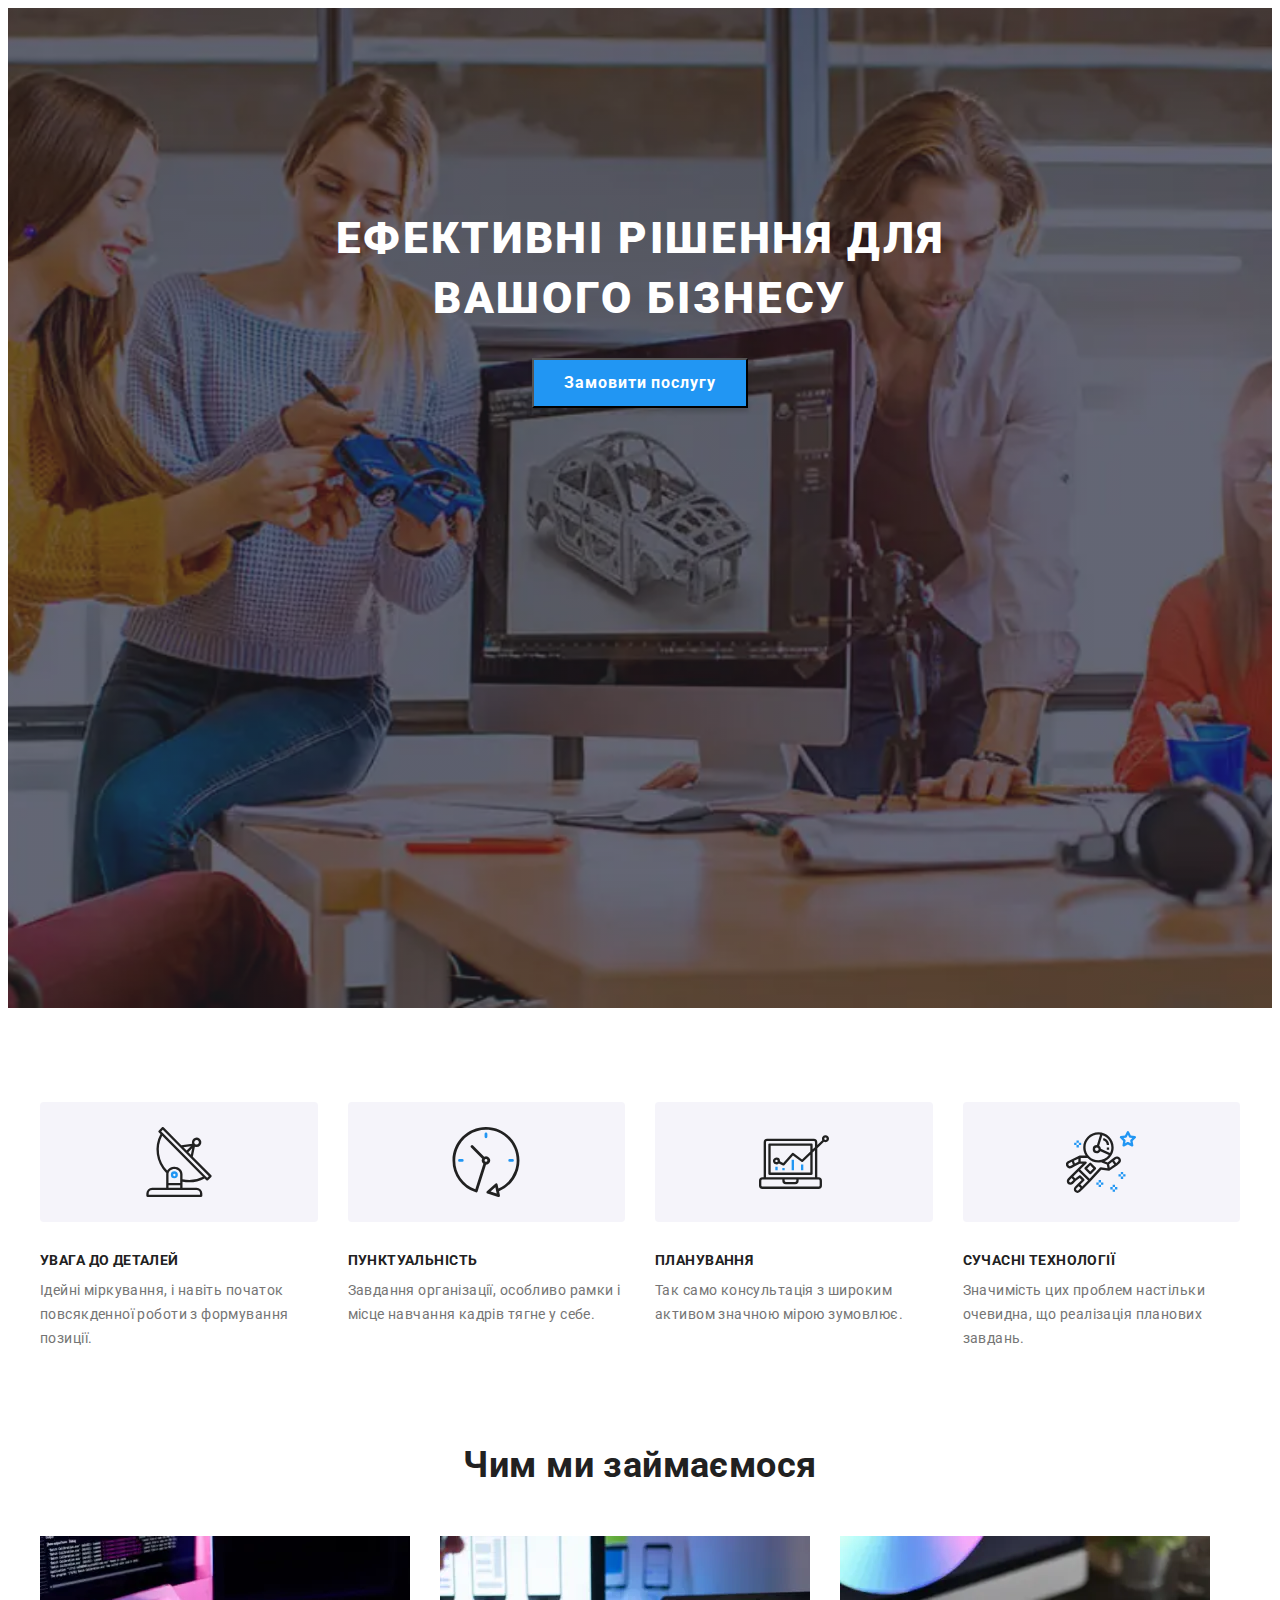
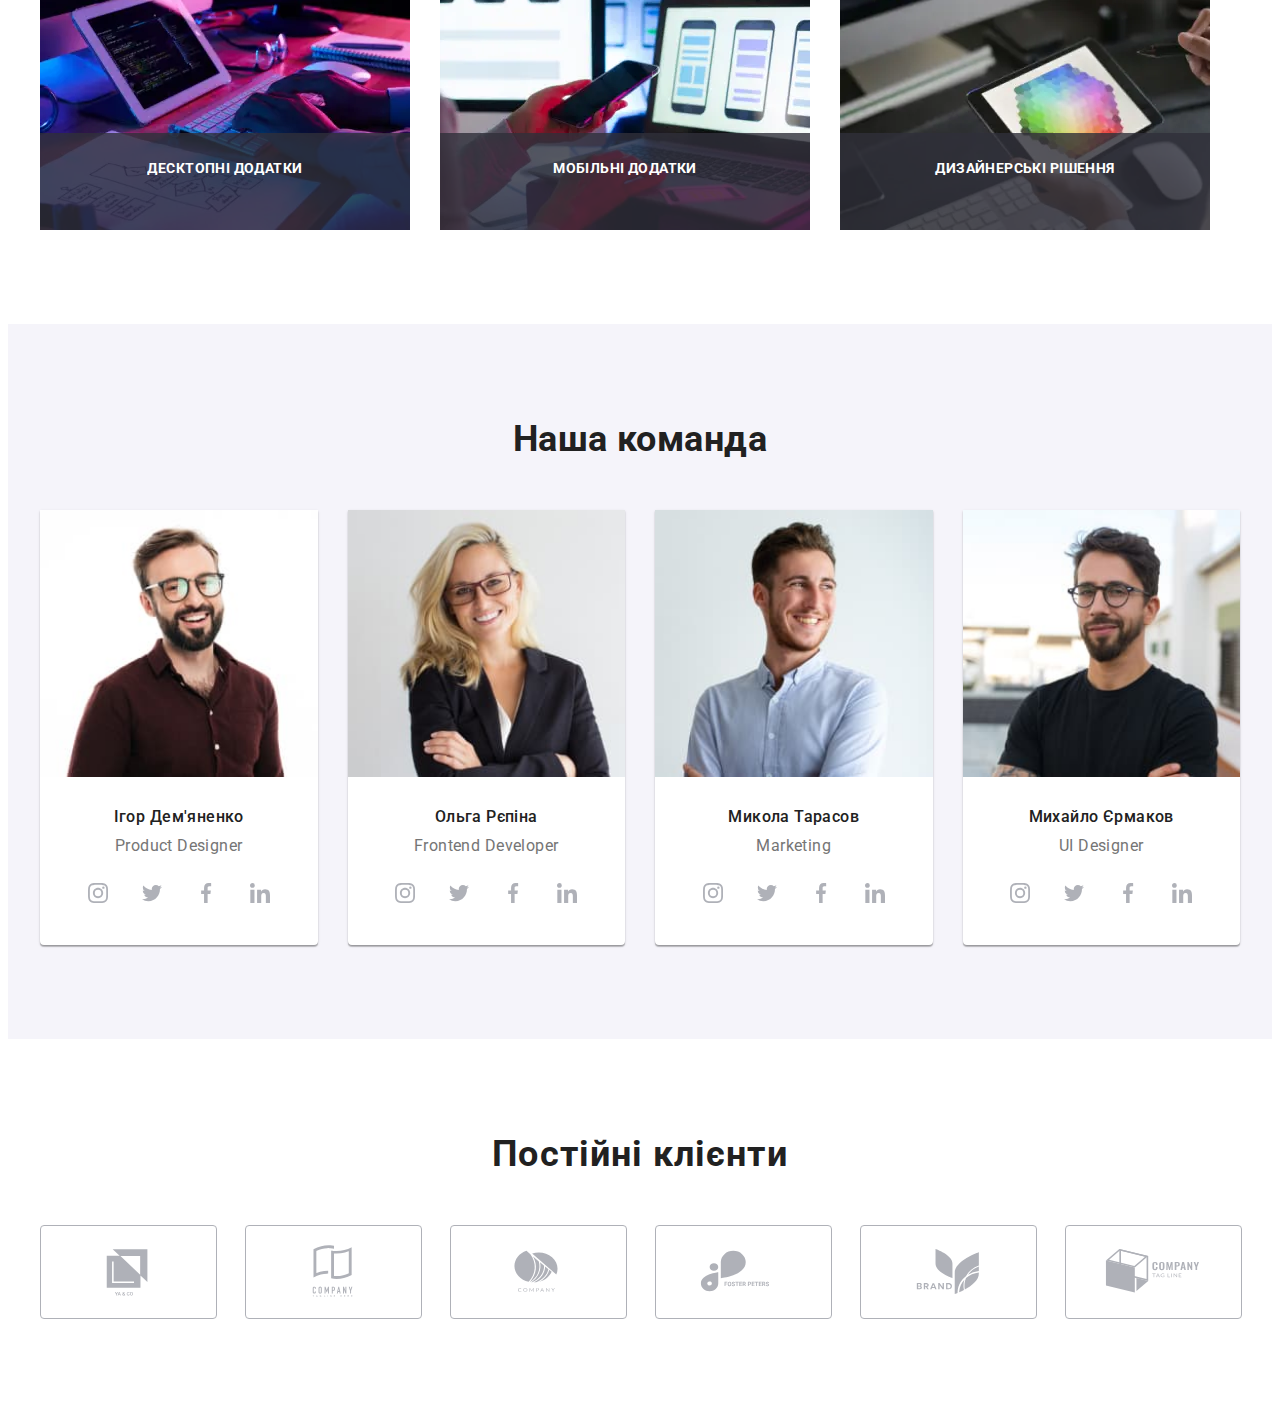
==== index.html @ 81ecdebb "3" ====
<!DOCTYPE html>
<html lang="uk">

<head>
  <meta charset="UTF-8">
  <meta http-equiv="X-UA-Compatible" content="IE=edge">
  <meta name="viewport" content="width=device-width, initial-scale=1.0">
  <meta name="description" content="Рішення для бізнесу в Інтернет">
  <title>Web Studio</title>
  <link rel="preconnect" href="https://fonts.googleapis.com">
  <link rel="preconnect" href="https://fonts.gstatic.com" crossorigin>
  <link href="https://fonts.googleapis.com/css2?family=Raleway:wght@700&family=Roboto:wght@400;500;700;900&display=swap"
    rel="stylesheet">
  <link rel="stylesheet" href="https://cdnjs.cloudflare.com/ajax/libs/modern-normalize/1.1.0/modern-normalize.min.css"
    integrity="sha512-wpPYUAdjBVSE4KJnH1VR1HeZfpl1ub8YT/NKx4PuQ5NmX2tKuGu6U/JRp5y+Y8XG2tV+wKQpNHVUX03MfMFn9Q=="
    crossorigin="anonymous" referrerpolicy="no-referrer">
  <!-- <link rel="stylesheet" href="./css/main.css"> -->
  <link rel="stylesheet" href="./css/main.min.css">
</head>

<body>
  <!--   <header class="hdr"> TODO -->
  <main>
    <!-- hero section -->
    <section class="hero">
      <div class="container">
        <h1 class="hero__title">Ефективні рішення для<br> вашого бізнесу</h1>
        <button type="button" class="btn hero__btn" data-modal-open>
          Замовити послугу</button>
      </div>
    </section>

    <!-- Особливості - profile section -->
    <section class="profile">
      <div class="container">
        <h2 class="visually-hidden">Особливості</h2>
        <ul class="profile-list">
          <li class="attention profile__item">
            <h3 class="profile__title">УВАГА ДО ДЕТАЛЕЙ</h3>
            <p class="profile__description">
              Ідейні міркування, і навіть початок повсякденної роботи з
              формування позиції.
            </p>
          </li>
          <li class="punctuality profile__item">
            <h3 class="profile__title">ПУНКТУАЛЬНІСТЬ</h3>
            <p class="profile__description">
              Завдання організації, особливо рамки і місце навчання кадрів тягне
              у себе.
            </p>
          </li>
          <li class="planning profile__item">
            <h3 class="profile__title">ПЛАНУВАННЯ</h3>
            <p class="profile__description">
              Так само консультація з широким активом значною мірою зумовлює.
            </p>
          </li>
          <li class="technology profile__item">
            <h3 class="profile__title">СУЧАСНІ ТЕХНОЛОГІЇ</h3>
            <p class="profile__description">
              Значимість цих проблем настільки очевидна, що реалізація планових
              завдань.
            </p>
          </li>
        </ul>
      </div>
    </section>

    <!-- Чим ми займаємося - competence section -displayed on desktop only -->
    <section class="competence">
      <div class="container">
        <h2 class="section-title">Чим ми займаємося</h2>
        <ul class="section-list">
          <li class="competence__item">
            <picture>
              <source srcset="./images/competence/desktop370x294.webp 1x,
                ./images/competence/desktop370x294@2x.webp 2x" type="image/webp">
              <source srcset="./images/competence/desktop370x294.jpg 1x,
                ./images/competence/desktop370x294@2x.jpg 2x" type="image/jpeg">
              <img src="./images/competence/desktop370x294.jpg" alt="Розробка десктопного додатку" width="370">
            </picture>
            <h3 class="competence__title">Десктопні додатки</h3>
          </li>

          <li class="competence__item">
            <picture>
              <source srcset="./images/competence/mobile370x294.webp 1x,
                      ./images/competence/mobile370x294@2x.webp 2x" type="image/webp">
              <source srcset="./images/competence/mobile370x294.jpg 1x,
                      ./images/competence/mobile370x294@2x.jpg 2x" type="image/jpeg">
              <img src="./images/competence/mobile370x294.jpg" alt="Тестування мобільного додатку" width="370">
            </picture>
            <h3 class="competence__title">Мобільні додатки</h3>
          </li>

          <li class="competence__item">
            <!-- TODO picture? -->
            <picture>
              <source srcset="./images/competence/design370x294.webp 1x,
                                  ./images/competence/design370x294@2x.webp 2x" type="image/webp">
              <source srcset="./images/competence/design370x294.jpg 1x,
                                  ./images/competence/design370x294@2x.jpg 2x" type="image/jpeg">
              <img src="./images/competence/design370x294.jpg" alt="Розробка дизайну" width="370">
            </picture>
            <h3 class="competence__title">Дизайнерські рішення</h3>
          </li>
        </ul>
      </div>
    </section>

    <!-- Наша команда - team section -->
    <section class="team">
      <div class="container">
        <h2 class="section-title">Наша команда</h2>
        <ul class="section-list">
          <li class="team__card">
            <picture>
              <source srcset="./images/team/team1-270x260.jpg 1x,
                        ./images/team/team1-270x260@2x.jpg 2x" media="(min-width: 1200px)">
              <source srcset="./images/team/team1-354x374.jpg 1x,
                        ./images/team/team1-354x374@2x.jpg 2x" media="(min-width:768px)">
              <source srcset="./images/team/team1-450x460.jpgx,
                        ./images/team/team1-450x460@2x.jpg 2x" media="(max-width:767px)">
              <img src="./images/team/team1-450x460@2x.jpg" width=450 alt="член команди 1">
            </picture>

            <p class="team__name">Ігор Дем'яненко</p>
            <p lang="en" class="team__position">Product Designer</p>
            <ul class="soc-list soc-list--centered">
              <li class="soc-list__item">
                <a class="soc-list__link" href="#">
                  <svg class="soc-list__icon" width="20" height="20">
                    <use href="./images/icons.svg#icon-instagram"></use>
                  </svg>
                </a>
              </li>
              <li class="soc-list__item">
                <a class="soc-list__link" href="#"><svg class="soc-list__icon" width="20" height="20">
                    <use href="./images/icons.svg#icon-twitter"></use>
                  </svg></a>
              </li>
              <li class="soc-list__item">
                <a class="soc-list__link" href="#"><svg class="soc-list__icon" width="20" height="20">
                    <use href="./images/icons.svg#icon-facebook"></use>
                  </svg></a>
              </li>
              <li class="soc-list__item">
                <a class="soc-list__link" href="#"><svg class="soc-list__icon" width="20" height="20">
                    <use href="./images/icons.svg#icon-linkedin"></use>
                  </svg></a>
              </li>
            </ul>
          </li>

          <li class="team__card">
            <picture>
              <source srcset="./images/team/team2-270x260.jpg 1x,
                        ./images/team/team2-270x260@2x.jpg2x" media="(min-width: 1200px)">
              <source srcset="./images/team/team2-354x374.jpg1x,
                        ./images/team/team2-354x374@2x.jpgia=" (min-width:768px)">
              <source srcset="./images/team/team2-450x460.jpg 1x,
                        ./images/team/team2-450x460@2x.jpg 2x" media="(max-width:767px)">
              <img src="./images/team/team2-450x460@2x.jpg" width=450 alt="член команди 2">
            </picture>

            <p class="team__name">Ольга Рєпіна</p>
            <p lang="en" class="team__position">Frontend Developer</p>
            <ul class="soc-list soc-list--centered">
              <li class="soc-list__item">
                <a class="soc-list__link" href="#">
                  <svg class="soc-list__icon" width="20" height="20">
                    <use href="./images/icons.svg#icon-instagram"></use>
                  </svg>
                </a>
              </li>
              <li class="soc-list__item">
                <a class="soc-list__link" href="#"><svg class="soc-list__icon" width="20" height="20">
                    <use href="./images/icons.svg#icon-twitter"></use>
                  </svg></a>
              </li>
              <li class="soc-list__item">
                <a class="soc-list__link" href="#"><svg class="soc-list__icon" width="20" height="20">
                    <use href="./images/icons.svg#icon-facebook"></use>
                  </svg></a>
              </li>
              <li class="soc-list__item">
                <a class="soc-list__link" href="#"><svg class="soc-list__icon" width="20" height="20">
                    <use href="./images/icons.svg#icon-linkedin"></use>
                  </svg></a>
              </li>
            </ul>
          </li>

          <li class="team__card">
            <picture>
              <source srcset="./images/team/team3-270x260.jpg,
                        ./images/team/team3-270x260@2x.jpg 2x" media="(min-width: 1200px)">
              <source srcset="./images/team/team3-354x374.jpg 1x,
                        ./images/team/team3-354x374@2x.jpg 2x" media="(min-width:768px)">
              <source srcset="./images/team/team3-450x460.jpg 1x,
                        ./images/team/team3-450x460@2x.jpg 2x" media="(max-width:767px)">
              <img src="./images/team/team3-450x460@2x.jpg" width=450 alt="член команди 3">
            </picture>

            <p class="team__name">Микола Тарасов</p>
            <p lang="en" class="team__position">Marketing</p>
            <ul class="soc-list soc-list--centered">
              <li class="soc-list__item">
                <a class="soc-list__link" href="#">
                  <svg class="soc-list__icon" width="20" height="20">
                    <use href="./images/icons.svg#icon-instagram"></use>
                  </svg>
                </a>
              </li>
              <li class="soc-list__item">
                <a class="soc-list__link" href="#"><svg class="soc-list__icon" width="20" height="20">
                    <use href="./images/icons.svg#icon-twitter"></use>
                  </svg></a>
              </li>
              <li class="soc-list__item">
                <a class="soc-list__link" href="#"><svg class="soc-list__icon" width="20" height="20">
                    <use href="./images/icons.svg#icon-facebook"></use>
                  </svg></a>
              </li>
              <li class="soc-list__item">
                <a class="soc-list__link" href="#"><svg class="soc-list__icon" width="20" height="20">
                    <use href="./images/icons.svg#icon-linkedin"></use>
                  </svg></a>
              </li>
            </ul>
          </li>

            <li class="team__card">
              <picture>
                <source srcset="./images/team/team4-270x260.jpg,
                                    ./images/team/team4-270x260@2x.jpg 2x" media="(min-width: 1200px)">
                <source srcset="./images/team/team4-354x374.jpg 1x,
                                    ./images/team/team4-354x374@2x.jpg 2x" media="(min-width:768px)">
                <source srcset="./images/team/team4-450x460.jpg 1x,
                                    ./images/team/team4-450x460@2x.jpg 2x" media="(max-width:767px)">
                <img src="./images/team/team4-450x460@2x.jpg" width=450 alt="член команди 4">
              </picture>

            <p class="team__name">Михайло Єрмаков</p>
            <p lang="en" class="team__position">UI Designer</p>
            <ul class="soc-list soc-list--centered">
              <li class="soc-list__item">
                <a class="soc-list__link" href="#">
                  <svg class="soc-list__icon" width="20" height="20">
                    <use href="./images/icons.svg#icon-instagram"></use>
                  </svg>
                </a>
              </li>
              <li class="soc-list__item">
                <a class="soc-list__link" href="#"><svg class="soc-list__icon" width="20" height="20">
                    <use href="./images/icons.svg#icon-twitter"></use>
                  </svg></a>
              </li>
              <li class="soc-list__item">
                <a class="soc-list__link" href="#"><svg class="soc-list__icon" width="20" height="20">
                    <use href="./images/icons.svg#icon-facebook"></use>
                  </svg></a>
              </li>
              <li class="soc-list__item">
                <a class="soc-list__link" href="#"><svg class="soc-list__icon" width="20" height="20">
                    <use href="./images/icons.svg#icon-linkedin"></use>
                  </svg></a>
              </li>
            </ul>
          </li>
        </ul>
      </div>
    </section>

    <!-- Постійні клієнти - client section -->
    <section class="clients">
      <div class="container">
        <h2 class="clients__title">Постійні клієнти</h2>
        <ul class="clients__list">
          <li class="clients__item"><a class="clients__link" href="#">
              <svg class="clients__icon">
                <use href="./images/icons.svg#icon-logo-1"></use>
              </svg></a></li>
          <li class="clients__item"><a class="clients__link" href="#">
              <svg class="clients__icon">
                <use href="./images/icons.svg#icon-logo-2"></use>
              </svg></a></li>
          <li class="clients__item"><a class="clients__link" href="#">
              <svg class="clients__icon">
                <use href="./images/icons.svg#icon-logo-3"></use>
              </svg></a></li>
          <li class="clients__item"><a class="clients__link" href="#">
              <svg class="clients__icon">
                <use href="./images/icons.svg#icon-logo-4"></use>
              </svg></a></li>
          <li class="clients__item"><a class="clients__link" href="#">
              <svg class="clients__icon">
                <use href="./images/icons.svg#icon-logo-5"></use>
              </svg></a></li>
          <li class="clients__item"><a class="clients__link" href="#">
              <svg class="clients__icon">
                <use href="./images/icons.svg#icon-logo-6"></use>
              </svg></a></li>
        </ul>
      </div>
    </section>

  </main>
</body>

</html>
---- css/main.css ----
@charset "UTF-8";
h1,
h2,
h3,
h4,
h5,
h6,
p {
  margin: 0;
}

img {
  display: block;
  max-width: 100%;
  height: auto;
}

ul {
  list-style: none;
  margin: 0;
  padding: 0;
}

a {
  text-decoration: none;
}

button {
  font-family: inherit;
  cursor: pointer;
  display: block;
  margin: 0 auto;
}

body {
  background-color: var(--color-white);
  color: var(--color-primary);
  font-family: Roboto, sans-serif;
  font-size: 14px;
  line-height: 1.7142857143;
  letter-spacing: 0.03em;
}

.section-title {
  color: var(--color-secondary);
  text-align: center;
  margin-bottom: 30px;
  font-size: 28px;
  line-height: 1.1717857143;
}
@media screen and (min-width: 768px) {
  .section-title {
    font-size: 36px;
    line-height: 1.1666666667;
    margin-bottom: 50px;
  }
}

.section-list {
  display: flex;
  gap: 30px;
  flex-direction: column;
}
@media screen and (min-width: 768px) {
  .section-list {
    flex-direction: row;
    flex-wrap: wrap;
  }
}

:root {
  --hero-grad: linear-gradient(
      rgba(47, 48, 58, 0.4),
      rgba(47, 48, 58, 0.4)
    );
  --width-phone: 480px;
  --width-tablet:768px;
  --width-desktop:1200px;
  --color-primary: #757575;
  --color-secondary: #212121;
  --color-accent: #2196f3;
  --color-white: #ffffff;
  --color-black: #000000;
  --color-ftr-text: rgba(255, 255, 255, 0.6);
  --color-background: #f5f5f5;
  --color-background-secondary: #f5f4fa; /*btns */
  --color-background-black: #2f303a;
  --color-border: #eeeeee;
  --color-fill-inactive: #afb1b8;
  --border-request-form__field: 1px solid rgba(33, 33, 33, 0.2);
  --border-email-input: 1px solid #ffffff4d;
  --shadow-static-triple: 0px 2px 1px 0px #00000033, 0px 1px 1px 0px #00000024,
    0px 1px 3px 0px #0000001f;
  --card-shadow: 1px 4px 6px 0px #00000029, 0px 4px 4px 0px #0000000f,
    0px 1px 1px 0px #0000001f;
  --shadow-btn-triple: 0px 2px 2px 0px #0000001f, 0px 1px 2px 0px #00000014,
    0px 3px 1px 0px #0000001a;
  --btn-shadow: 0px 4px 4px 0px #00000026;
  --btn-shadow-test: 0px 40px 4px 0px #ff000026;
  /* net values */
  --card-columns: 3;
  --card-gap: 30px;
  /* animation */
  --anim-timing: 250ms cubic-bezier(0.4, 0, 0.2, 1) 0ms;
  --anim-timing-test: 2050ms cubic-bezier(0.4, 0, 0.2, 1) 1000ms;
}

.visually-hidden {
  position: absolute;
  width: 1px;
  height: 1px;
  margin: -1px;
  border: 0;
  padding: 0;
  white-space: nowrap;
  -webkit-clip-path: inset(100%);
          clip-path: inset(100%);
  clip: rect(0 0 0 0);
  overflow: hidden;
}

/*
Спочатку модальне вікно і бекдроп приховані за допомогою класу is-hidden на бекдропі, в
селекторі якого використовуються властивості visibility, opacity і pointer-events.
*/
.is-hidden {
  visibility: hidden;
  opacity: 0;
  pointer-events: none;
}

.container {
  width: 100%;
  min-width: 320px;
  padding: 0 15px;
  margin: 0 auto;
}
@media screen and (min-width: 480px) {
  .container {
    width: 480px;
  }
}
@media screen and (min-width: 768px) {
  .container {
    width: 768px;
  }
}
@media screen and (min-width: 1200px) {
  .container {
    width: 1200px;
  }
}

.competence {
  display: none;
}
@media screen and (min-width: 1200px) {
  .competence {
    display: block;
    padding-bottom: 94px;
  }
}

.competence__item {
  width: 370px;
  position: relative;
}

/* = В секції Чим ми займаємось текст з фоном спозиційований
поверх зображення. */
.competence__title {
  position: absolute;
  width: inherit;
  height: 70px;
  padding-top: 27px;
  bottom: 0px;
  background-color: rgba(47, 48, 58, 0.8);
  font-size: 14px;
  line-height: 1.1721428571;
  color: #ffffff;
  text-align: center;
  text-transform: uppercase;
}

.card {
  height: 404px;
  width: 370px;
  transition: box-shadow var(--anim-timing);
}
.card:hover {
  box-shadow: var(--card-shadow);
}

/* =   Синій оверлей з текстом на картках сторінки Портфоліо з'являється
при ховері в будь-якому місці картки. оверлей  виїжджає знизу */
.card__wrap {
  position: relative;
  overflow: hidden;
}

.card__overlay {
  width: 100%;
  height: 100%;
  padding: 63px 24px;
  background-color: rgba(33, 150, 243, 0.9);
  color: #ffffff;
  font-weight: 400;
  font-size: 18px;
  line-height: 1.5555555556;
  position: absolute;
  top: 100%;
  transition: top var(--anim-timing);
}
.card:hover .card__overlay {
  top: 0px;
}

.card__description {
  padding: 20px 24px 19px;
  border-bottom: 1px solid var(--color-border);
  border-left: 1px solid var(--color-border);
  border-right: 1px solid var(--color-border);
}

.card__title {
  font-weight: 700;
  font-size: 18px;
  line-height: 2;
  letter-spacing: 0.06;
  color: var(--color-secondary);
  margin-bottom: 4px;
}

.card__subtitle {
  font-size: 16px;
  line-height: 1.875;
  color: var(--color-primary);
}

.cardset {
  display: flex;
  flex-wrap: wrap;
  margin-top: calc(-1 * var(--card-gap));
  margin-left: calc(-1 * var(--card-gap));
}

.cardset__item {
  margin-left: var(--card-gap);
  margin-top: var(--card-gap);
  flex-basis: calc(100% / var(--card-columns) - var(--card-gap) * (var(--card-columns) - 1));
}

.soc-list {
  display: flex;
  gap: 10px;
}
.soc-list--centered {
  justify-content: center;
}
.soc-list__item {
  width: 44px;
  height: 44px;
}
.soc-list__link {
  width: 100%;
  height: 100%;
  border-radius: 50%;
  display: flex;
  align-items: center;
  justify-content: center;
  gap: 10px;
  background-color: transparent;
  transition: background-color var(--anim-timing);
}
.soc-list__link--bkg-dark {
  background-color: rgba(255, 255, 255, 0.1);
}
.soc-list__link:focus, .soc-list__link:hover {
  background-color: var(--color-accent);
}
.soc-list__icon {
  fill: var(--color-fill-inactive);
  transition: fill var(--anim-timing);
}
.soc-list__link:focus .soc-list__icon, .soc-list__link:hover .soc-list__icon {
  fill: #fff;
}

/* фон - Велике зображення з ефектом затемнення (під хедером).
не розтягується ширше свого оригінального розміру 1600рх.
Затемнення - багатошаровий фон з градієнтом  */
.hero {
  width: 100%;
  height: 400px;
  min-width: 320px;
  padding: 118px 0;
  margin: 0 auto;
  background-repeat: no-repeat;
  background-position: center;
  background-size: cover;
  background-image: var(--hero-grad), url("../images/hero/Hero480.jpg");
  background-image: var(--hero-grad), url("../images/hero/Hero480.webp");
}
@media (min-device-pixel-ratio: 2), (-webkit-min-device-pixel-ratio: 2), (min-resolution: 192dpi), (min-resolution: 2dppx) {
  .hero {
    background-image: var(--hero-grad), url("../images/hero/Hero480@2x.jpg");
    background-image: var(--hero-grad), url("../images/hero/Hero480@2x.webp");
  }
}
@media screen and (min-width: 480px) {
  .hero {
    background-image: var(--hero-grad), url("../images/hero/Hero768.jpg");
    background-image: var(--hero-grad), url("../images/hero/Hero768.webp");
  }
}
@media screen and (min-width: 480px) and (min-device-pixel-ratio: 2), screen and (min-width: 480px) and (-webkit-min-device-pixel-ratio: 2), screen and (min-width: 480px) and (min-resolution: 192dpi), screen and (min-width: 480px) and (min-resolution: 2dppx) {
  .hero {
    background-image: var(--hero-grad), url("../images/hero/Hero768@2x.jpg");
    background-image: var(--hero-grad), url("../images/hero/Hero768@2x.webp");
  }
}
@media screen and (min-width: 768px) {
  .hero {
    background-image: var(--hero-grad), url("../images/hero/Hero1600.jpg");
    background-image: var(--hero-grad), url("../images/hero/Hero1600.webp");
  }
}
@media screen and (min-width: 768px) and (min-device-pixel-ratio: 2), screen and (min-width: 768px) and (-webkit-min-device-pixel-ratio: 2), screen and (min-width: 768px) and (min-resolution: 192dpi), screen and (min-width: 768px) and (min-resolution: 2dppx) {
  .hero {
    background-image: var(--hero-grad), url("../images/hero/Hero1600@2x.jpg");
    background-image: var(--hero-grad), url("../images/hero/Hero1600@2x.webp");
  }
}
@media screen and (min-width: 1200px) {
  .hero {
    padding: 200px 0;
    max-width: 1600px;
    height: 600px;
  }
}

.hero__title {
  font-weight: 900;
  font-size: 26px;
  line-height: 1.6153846154;
  letter-spacing: 0.06em;
  color: var(--color-white);
  text-transform: uppercase;
  text-align: center;
  margin-bottom: 30px;
}
@media screen and (min-width: 1200px) {
  .hero__title {
    font-weight: 900;
    font-size: 44px;
    line-height: 1.3636363636;
    letter-spacing: 0.06em;
  }
}

.hero__btn {
  width: 216px;
  height: 50px;
  color: var(--color-white);
  background-color: var(--color-accent);
  box-shadow: var(--btn-shadow);
  font-weight: 700;
  font-size: 16px;
  line-height: 1.875;
  letter-spacing: 0.06em;
}

.profile {
  padding: 60px 0;
}
@media screen and (min-width: 1200px) {
  .profile {
    padding: 94px 0;
  }
}

.profile-list {
  display: flex;
  gap: 30px;
  flex-direction: column;
}
@media screen and (min-width: 768px) {
  .profile-list {
    flex-direction: row;
    flex-wrap: wrap;
  }
}

.profile__item {
  width: 100%;
}
.profile__item::before {
  display: block;
  content: "";
  height: 120px;
  width: 100%;
  margin-bottom: 30px;
  border-radius: 4px;
  background-color: var(--color-background-secondary);
  background-repeat: no-repeat;
  background-position: center;
}
@media screen and (min-width: 768px) {
  .profile__item {
    flex-basis: calc((100% - 30px) / 2);
  }
  .profile__item:nth-last-child(-n+2) > .profile__description {
    min-height: 50px;
  }
}
@media screen and (min-width: 1200px) {
  .profile__item {
    flex-basis: calc((100% - 90px) / 4);
  }
}

.profile__title {
  font-size: 14px;
  line-height: 1.1428571429;
  text-transform: uppercase;
  margin-bottom: 10px;
  color: var(--color-secondary);
}
@media screen and (max-width: 767px) {
  .profile__title {
    text-align: center;
  }
}

@media screen and (max-width: 767px) {
  .profile__description {
    min-height: 50px;
  }
}

.attention.profile__item::before {
  background-image: url("../images/profile/antenna.svg");
}

.punctuality.profile__item::before {
  background-image: url("../images/profile/clock.svg");
}

.planning.profile__item::before {
  background-image: url("../images/profile/diagram.svg");
}

.technology.profile__item::before {
  background-image: url("../images/profile/astronaut.svg");
}

.team {
  background-color: var(--color-background-secondary);
  padding: 60px 0;
}
@media screen and (min-width: 1200px) {
  .team {
    padding: 94px 0;
  }
}

.team__card {
  background-color: var(--color-white);
  font-size: 16px;
  line-height: 1.1875;
  text-align: center;
  padding-bottom: 30px;
  border-radius: 0px 0px 4px 4px;
  box-shadow: var(--shadow-static-triple);
}
@media screen and (min-width: 768px) {
  .team__card {
    flex-basis: calc((100% - 30px) / 2);
  }
}
@media screen and (min-width: 1200px) {
  .team__card {
    flex-basis: calc((100% - 90px) / 4);
  }
}

.team__name {
  color: var(--color-secondary);
  font-weight: 500;
  margin-bottom: 10px;
  margin-top: 30px;
}

.team__position {
  margin-bottom: 16px;
}

.clients {
  padding: 60px 0;
}
@media screen and (min-width: 1200px) {
  .clients {
    padding: 94px 0;
  }
}

.clients__title {
  color: var(--color-secondary);
  text-align: center;
  font-size: 28px;
  line-height: 1.1717857143;
  letter-spacing: 0.03em;
  margin-bottom: 30px;
}
@media screen and (min-width: 1200px) {
  .clients__title {
    font-size: 36px;
    line-height: 1.1666666667;
    letter-spacing: 0.03em;
    margin-bottom: 50px;
  }
}

.clients__list {
  display: flex;
  gap: 30px;
  flex-wrap: wrap;
}

.clients__item {
  flex-basis: calc((100% - 30px) / 2);
}
@media screen and (min-width: 768px) {
  .clients__item {
    flex-basis: calc((100% - 60px) / 3);
  }
}
@media screen and (min-width: 1200px) {
  .clients__item {
    flex-basis: calc((100% - 150px) / 6);
  }
}

.clients__link {
  width: 100%;
  height: 92px;
  display: flex;
  align-items: center;
  justify-content: center;
  border-radius: 4px;
  border: 1px solid var(--color-fill-inactive);
  transition: border-color var(--anim-timing);
}
.clients__link:focus, .clients__link:hover {
  border-color: var(--color-accent);
}

.clients__icon {
  height: 60px;
  width: 106px;
  fill: var(--color-fill-inactive);
  transition: fill var(--anim-timing);
}
.client__link:focus .clients__icon, .client__link:hover .clients__icon {
  fill: var(--color-accent);
}
---- css/main.min.css ----
h1,h2,h3,h4,h5,h6,p{margin:0}img{display:block;max-width:100%;height:auto}ul{list-style:none;margin:0;padding:0}a{text-decoration:none}button{font-family:inherit;cursor:pointer;display:block;margin:0 auto}body{background-color:var(--color-white);color:var(--color-primary);font-family:Roboto,sans-serif;font-size:14px;line-height:1.7142857143;letter-spacing:.03em}.section-title{color:var(--color-secondary);text-align:center;margin-bottom:30px;font-size:28px;line-height:1.1717857143}@media screen and (min-width: 768px){.section-title{font-size:36px;line-height:1.1666666667;margin-bottom:50px}}.section-list{display:flex;gap:30px;flex-direction:column}@media screen and (min-width: 768px){.section-list{flex-direction:row;flex-wrap:wrap}}:root{--hero-grad: linear-gradient( rgba(47, 48, 58, 0.4), rgba(47, 48, 58, 0.4) );--width-phone: 480px;--width-tablet:768px;--width-desktop:1200px;--color-primary: #757575;--color-secondary: #212121;--color-accent: #2196f3;--color-white: #ffffff;--color-black: #000000;--color-ftr-text: rgba(255, 255, 255, 0.6);--color-background: #f5f5f5;--color-background-secondary: #f5f4fa;--color-background-black: #2f303a;--color-border: #eeeeee;--color-fill-inactive: #afb1b8;--border-request-form__field: 1px solid rgba(33, 33, 33, 0.2);--border-email-input: 1px solid #ffffff4d;--shadow-static-triple: 0px 2px 1px 0px #00000033, 0px 1px 1px 0px #00000024, 0px 1px 3px 0px #0000001f;--card-shadow: 1px 4px 6px 0px #00000029, 0px 4px 4px 0px #0000000f, 0px 1px 1px 0px #0000001f;--shadow-btn-triple: 0px 2px 2px 0px #0000001f, 0px 1px 2px 0px #00000014, 0px 3px 1px 0px #0000001a;--btn-shadow: 0px 4px 4px 0px #00000026;--btn-shadow-test: 0px 40px 4px 0px #ff000026;--card-columns: 3;--card-gap: 30px;--anim-timing: 250ms cubic-bezier(0.4, 0, 0.2, 1) 0ms;--anim-timing-test: 2050ms cubic-bezier(0.4, 0, 0.2, 1) 1000ms}.visually-hidden{position:absolute;width:1px;height:1px;margin:-1px;border:0;padding:0;white-space:nowrap;-webkit-clip-path:inset(100%);clip-path:inset(100%);clip:rect(0 0 0 0);overflow:hidden}.is-hidden{visibility:hidden;opacity:0;pointer-events:none}.container{width:100%;min-width:320px;padding:0 15px;margin:0 auto}@media screen and (min-width: 480px){.container{width:480px}}@media screen and (min-width: 768px){.container{width:768px}}@media screen and (min-width: 1200px){.container{width:1200px}}.competence{display:none}@media screen and (min-width: 1200px){.competence{display:block;padding-bottom:94px}}.competence__item{width:370px;position:relative}.competence__title{position:absolute;width:inherit;height:70px;padding-top:27px;bottom:0px;background-color:rgba(47,48,58,.8);font-size:14px;line-height:1.1721428571;color:#fff;text-align:center;text-transform:uppercase}.card{height:404px;width:370px;transition:box-shadow var(--anim-timing)}.card:hover{box-shadow:var(--card-shadow)}.card__wrap{position:relative;overflow:hidden}.card__overlay{width:100%;height:100%;padding:63px 24px;background-color:rgba(33,150,243,.9);color:#fff;font-weight:400;font-size:18px;line-height:1.5555555556;position:absolute;top:100%;transition:top var(--anim-timing)}.card:hover .card__overlay{top:0px}.card__description{padding:20px 24px 19px;border-bottom:1px solid var(--color-border);border-left:1px solid var(--color-border);border-right:1px solid var(--color-border)}.card__title{font-weight:700;font-size:18px;line-height:2;letter-spacing:.06;color:var(--color-secondary);margin-bottom:4px}.card__subtitle{font-size:16px;line-height:1.875;color:var(--color-primary)}.cardset{display:flex;flex-wrap:wrap;margin-top:calc(-1*var(--card-gap));margin-left:calc(-1*var(--card-gap))}.cardset__item{margin-left:var(--card-gap);margin-top:var(--card-gap);flex-basis:calc(100%/var(--card-columns) - var(--card-gap)*(var(--card-columns) - 1))}.soc-list{display:flex;gap:10px}.soc-list--centered{justify-content:center}.soc-list__item{width:44px;height:44px}.soc-list__link{width:100%;height:100%;border-radius:50%;display:flex;align-items:center;justify-content:center;gap:10px;background-color:rgba(0,0,0,0);transition:background-color var(--anim-timing)}.soc-list__link--bkg-dark{background-color:rgba(255,255,255,.1)}.soc-list__link:focus,.soc-list__link:hover{background-color:var(--color-accent)}.soc-list__icon{fill:var(--color-fill-inactive);transition:fill var(--anim-timing)}.soc-list__link:focus .soc-list__icon,.soc-list__link:hover .soc-list__icon{fill:#fff}.hero{width:100%;height:400px;min-width:320px;padding:118px 0;margin:0 auto;background-repeat:no-repeat;background-position:center;background-size:cover;background-image:var(--hero-grad),url("../images/hero/Hero480.jpg");background-image:var(--hero-grad),url("../images/hero/Hero480.webp")}@media(min-device-pixel-ratio: 2),(-webkit-min-device-pixel-ratio: 2),(min-resolution: 192dpi),(min-resolution: 2dppx){.hero{background-image:var(--hero-grad),url("../images/hero/Hero480@2x.jpg");background-image:var(--hero-grad),url("../images/hero/Hero480@2x.webp")}}@media screen and (min-width: 480px){.hero{background-image:var(--hero-grad),url("../images/hero/Hero768.jpg");background-image:var(--hero-grad),url("../images/hero/Hero768.webp")}}@media screen and (min-width: 480px)and (min-device-pixel-ratio: 2),screen and (min-width: 480px)and (-webkit-min-device-pixel-ratio: 2),screen and (min-width: 480px)and (min-resolution: 192dpi),screen and (min-width: 480px)and (min-resolution: 2dppx){.hero{background-image:var(--hero-grad),url("../images/hero/Hero768@2x.jpg");background-image:var(--hero-grad),url("../images/hero/Hero768@2x.webp")}}@media screen and (min-width: 768px){.hero{background-image:var(--hero-grad),url("../images/hero/Hero1600.jpg");background-image:var(--hero-grad),url("../images/hero/Hero1600.webp")}}@media screen and (min-width: 768px)and (min-device-pixel-ratio: 2),screen and (min-width: 768px)and (-webkit-min-device-pixel-ratio: 2),screen and (min-width: 768px)and (min-resolution: 192dpi),screen and (min-width: 768px)and (min-resolution: 2dppx){.hero{background-image:var(--hero-grad),url("../images/hero/Hero1600@2x.jpg");background-image:var(--hero-grad),url("../images/hero/Hero1600@2x.webp")}}@media screen and (min-width: 1200px){.hero{padding:200px 0;max-width:1600px;height:600px}}.hero__title{font-weight:900;font-size:26px;line-height:1.6153846154;letter-spacing:.06em;color:var(--color-white);text-transform:uppercase;text-align:center;margin-bottom:30px}@media screen and (min-width: 1200px){.hero__title{font-weight:900;font-size:44px;line-height:1.3636363636;letter-spacing:.06em}}.hero__btn{width:216px;height:50px;color:var(--color-white);background-color:var(--color-accent);box-shadow:var(--btn-shadow);font-weight:700;font-size:16px;line-height:1.875;letter-spacing:.06em}.profile{padding:60px 0}@media screen and (min-width: 1200px){.profile{padding:94px 0}}.profile-list{display:flex;gap:30px;flex-direction:column}@media screen and (min-width: 768px){.profile-list{flex-direction:row;flex-wrap:wrap}}.profile__item{width:100%}.profile__item::before{display:block;content:"";height:120px;width:100%;margin-bottom:30px;border-radius:4px;background-color:var(--color-background-secondary);background-repeat:no-repeat;background-position:center}@media screen and (min-width: 768px){.profile__item{flex-basis:calc((100% - 30px)/2)}.profile__item:nth-last-child(-n+2)>.profile__description{min-height:50px}}@media screen and (min-width: 1200px){.profile__item{flex-basis:calc((100% - 90px)/4)}}.profile__title{font-size:14px;line-height:1.1428571429;text-transform:uppercase;margin-bottom:10px;color:var(--color-secondary)}@media screen and (max-width: 767px){.profile__title{text-align:center}}@media screen and (max-width: 767px){.profile__description{min-height:50px}}.attention.profile__item::before{background-image:url("../images/profile/antenna.svg")}.punctuality.profile__item::before{background-image:url("../images/profile/clock.svg")}.planning.profile__item::before{background-image:url("../images/profile/diagram.svg")}.technology.profile__item::before{background-image:url("../images/profile/astronaut.svg")}.team{background-color:var(--color-background-secondary);padding:60px 0}@media screen and (min-width: 1200px){.team{padding:94px 0}}.team__card{background-color:var(--color-white);font-size:16px;line-height:1.1875;text-align:center;padding-bottom:30px;border-radius:0px 0px 4px 4px;box-shadow:var(--shadow-static-triple)}@media screen and (min-width: 768px){.team__card{flex-basis:calc((100% - 30px)/2)}}@media screen and (min-width: 1200px){.team__card{flex-basis:calc((100% - 90px)/4)}}.team__name{color:var(--color-secondary);font-weight:500;margin-bottom:10px;margin-top:30px}.team__position{margin-bottom:16px}.clients{padding:60px 0}@media screen and (min-width: 1200px){.clients{padding:94px 0}}.clients__title{color:var(--color-secondary);text-align:center;font-size:28px;line-height:1.1717857143;letter-spacing:.03em;margin-bottom:30px}@media screen and (min-width: 1200px){.clients__title{font-size:36px;line-height:1.1666666667;letter-spacing:.03em;margin-bottom:50px}}.clients__list{display:flex;gap:30px;flex-wrap:wrap}.clients__item{flex-basis:calc((100% - 30px)/2)}@media screen and (min-width: 768px){.clients__item{flex-basis:calc((100% - 60px)/3)}}@media screen and (min-width: 1200px){.clients__item{flex-basis:calc((100% - 150px)/6)}}.clients__link{width:100%;height:92px;display:flex;align-items:center;justify-content:center;border-radius:4px;border:1px solid var(--color-fill-inactive);transition:border-color var(--anim-timing)}.clients__link:focus,.clients__link:hover{border-color:var(--color-accent)}.clients__icon{height:60px;width:106px;fill:var(--color-fill-inactive);transition:fill var(--anim-timing)}.client__link:focus .clients__icon,.client__link:hover .clients__icon{fill:var(--color-accent)}
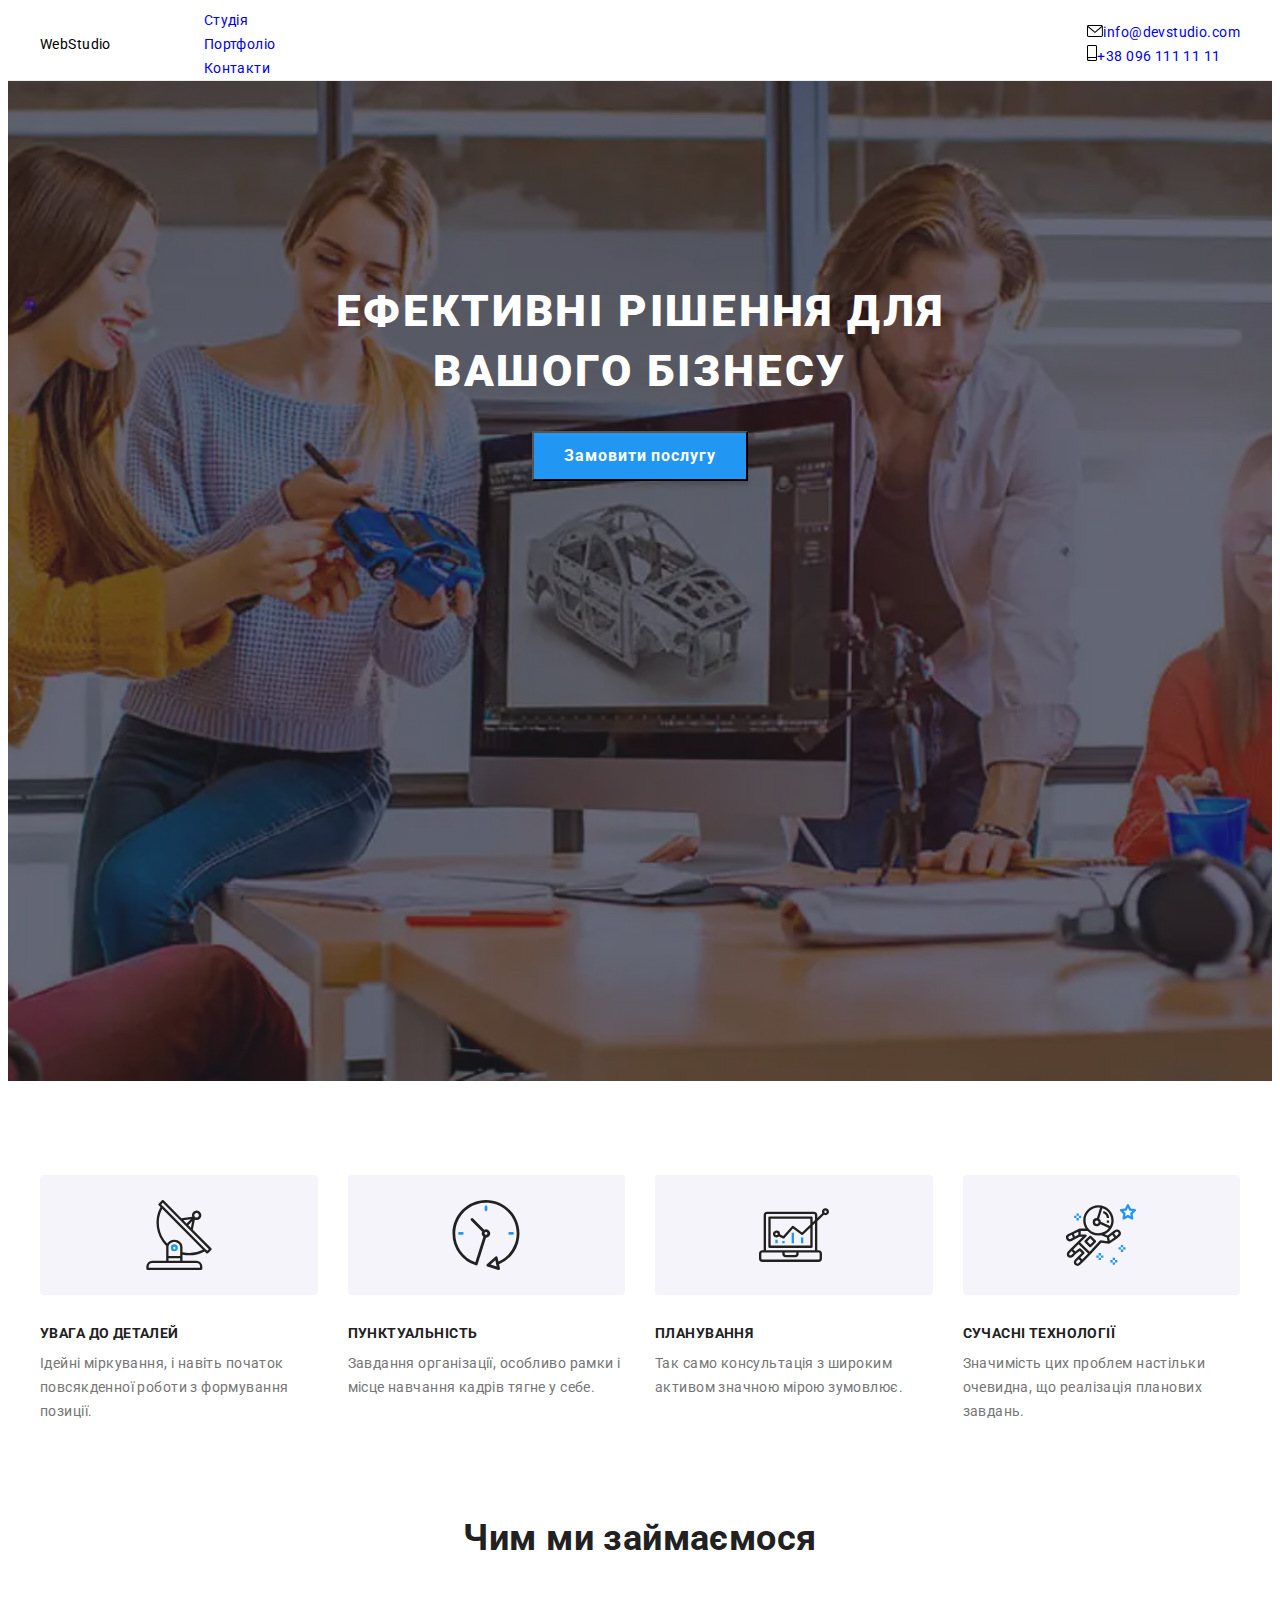
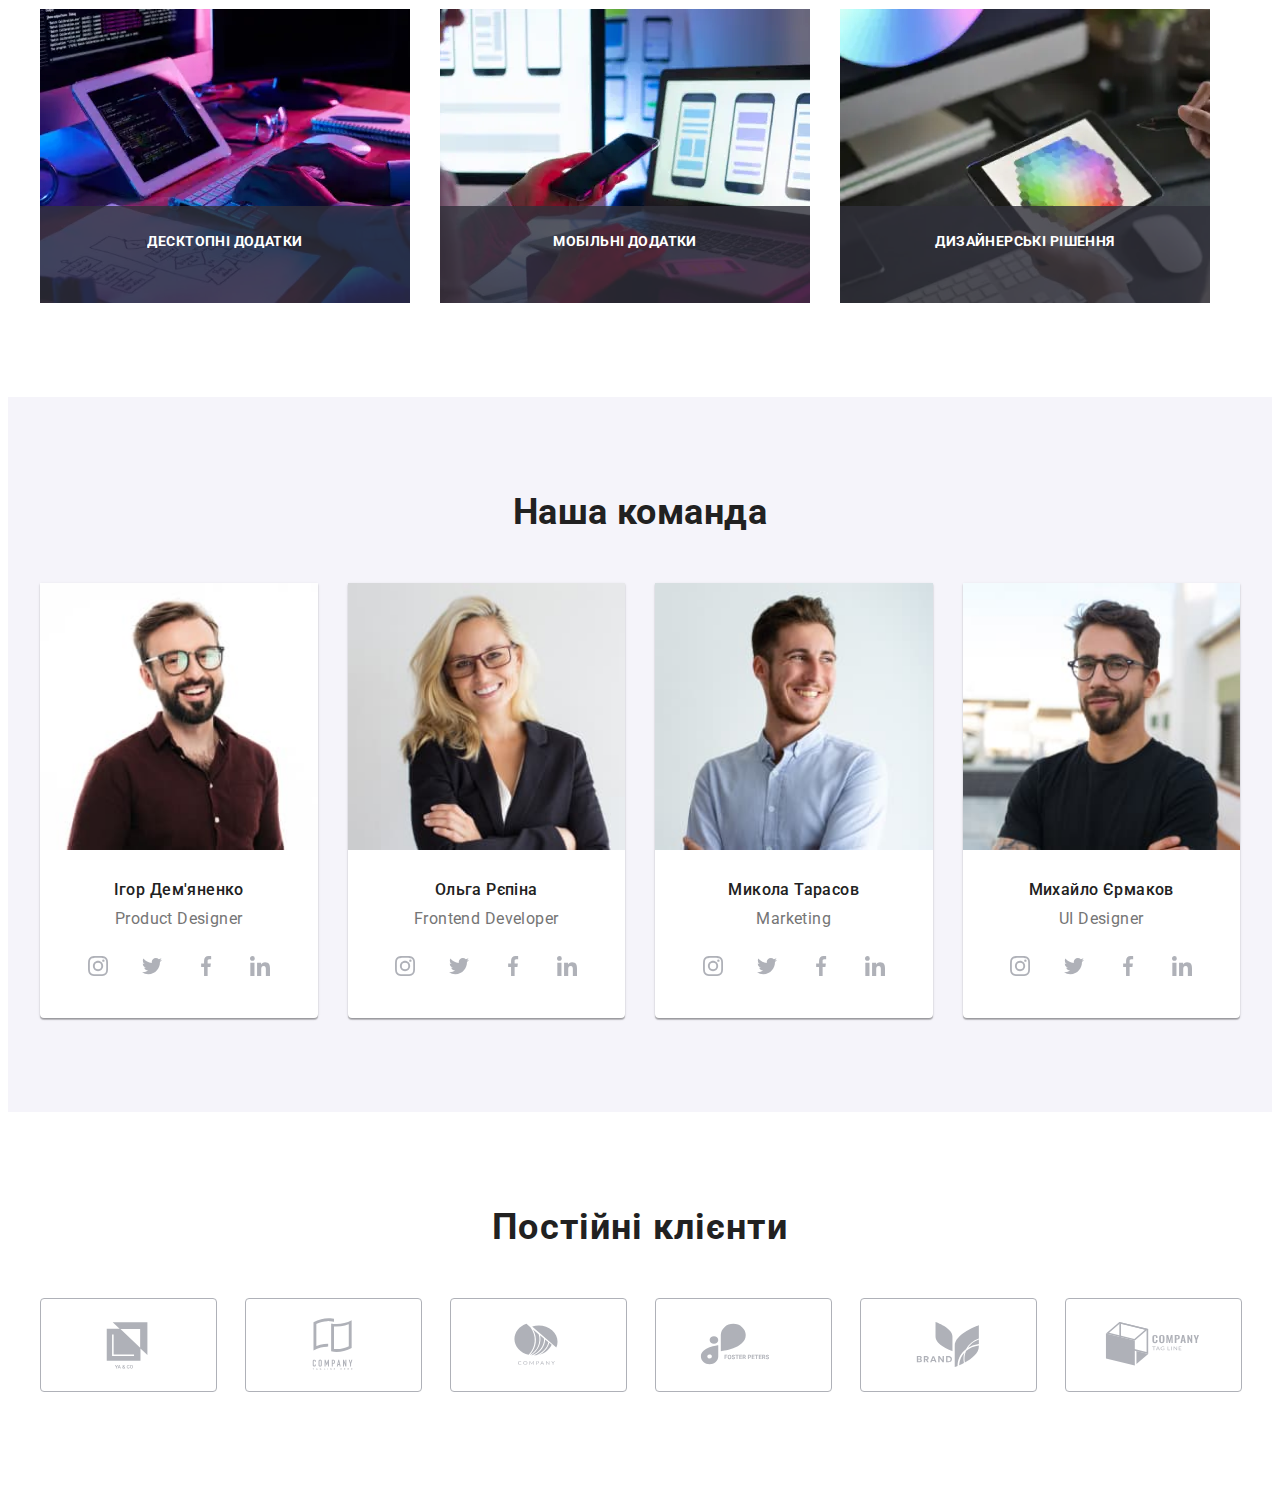
==== commit d65aef23: "4" ====
--- a/index.html
+++ b/index.html
@@ -20,6 +20,41 @@
 
 <body>
   <!--   <header class="hdr"> TODO -->
+  <header class="hdr">
+    <div class="container hdr__container">
+      <a class="logo hdr__logo" href="/"><span class="logo__accent">Web</span>Studio</a>
+
+      <nav class="navigation hdr__navigation">
+        <ul class="navigation__list">
+          <li class="navigation__item">
+            <a class="navigation__link navigation__link--current" href="./index.html">Студія</a>
+          </li>
+          <li class="navigation__item">
+            <a class="navigation__link navigation__link--active" href="./portfolio.html">Портфоліо</a>
+          </li>
+          <li class="navigation__item">
+            <a class="navigation__link navigation__link--active" href="#">Контакти</a>
+          </li>
+        </ul>
+      </nav>
+
+      <ul class="contacts hdr__contacts">
+        <li class="contacts__item">
+          <a class="contacts__link" href="mailto:info@devstudio.com">
+            <svg width="16" height="12" class="contacts__svg">
+              <use href="./images/icons.svg#icon-envelope"></use>
+            </svg>info@devstudio.com</a>
+        </li>
+        <li class="contacts__item">
+          <a class="contacts__link" href="tel:+380961111111">
+            <svg width="10" height="16" class="contacts__svg">
+              <use href="./images/icons.svg#icon-smartphone"></use>
+            </svg>+38 096 111 11 11</a>
+        </li>
+      </ul>
+    </div>
+  </header>
+
   <main>
     <!-- hero section -->
     <section class="hero">
@@ -119,7 +154,7 @@
                         ./images/team/team1-270x260@2x.jpg 2x" media="(min-width: 1200px)">
               <source srcset="./images/team/team1-354x374.jpg 1x,
                         ./images/team/team1-354x374@2x.jpg 2x" media="(min-width:768px)">
-              <source srcset="./images/team/team1-450x460.jpgx,
+              <source srcset="./images/team/team1-450x460.jpg 1x,
                         ./images/team/team1-450x460@2x.jpg 2x" media="(max-width:767px)">
               <img src="./images/team/team1-450x460@2x.jpg" width=450 alt="член команди 1">
             </picture>
@@ -155,11 +190,11 @@
           <li class="team__card">
             <picture>
               <source srcset="./images/team/team2-270x260.jpg 1x,
-                        ./images/team/team2-270x260@2x.jpg2x" media="(min-width: 1200px)">
-              <source srcset="./images/team/team2-354x374.jpg1x,
-                        ./images/team/team2-354x374@2x.jpgia=" (min-width:768px)">
+                        ./images/team/team2-270x260@2x.jpg 2x" media="(min-width: 1200px)">
+              <source srcset="./images/team/team2-354x374.jpg 1x,
+                        ./images/team/team2-354x374@2x.jpg 2x" media="(min-width: 768px)">
               <source srcset="./images/team/team2-450x460.jpg 1x,
-                        ./images/team/team2-450x460@2x.jpg 2x" media="(max-width:767px)">
+                        ./images/team/team2-450x460@2x.jpg 2x" media="(max-width: 767px)">
               <img src="./images/team/team2-450x460@2x.jpg" width=450 alt="член команди 2">
             </picture>
 
@@ -193,12 +228,12 @@
 
           <li class="team__card">
             <picture>
-              <source srcset="./images/team/team3-270x260.jpg,
+              <source srcset="./images/team/team3-270x260.jpg 1x,
                         ./images/team/team3-270x260@2x.jpg 2x" media="(min-width: 1200px)">
               <source srcset="./images/team/team3-354x374.jpg 1x,
-                        ./images/team/team3-354x374@2x.jpg 2x" media="(min-width:768px)">
+                        ./images/team/team3-354x374@2x.jpg 2x" media="(min-width: 768px)">
               <source srcset="./images/team/team3-450x460.jpg 1x,
-                        ./images/team/team3-450x460@2x.jpg 2x" media="(max-width:767px)">
+                        ./images/team/team3-450x460@2x.jpg 2x" media="(max-width: 767px)">
               <img src="./images/team/team3-450x460@2x.jpg" width=450 alt="член команди 3">
             </picture>
 
@@ -230,16 +265,16 @@
             </ul>
           </li>
 
-            <li class="team__card">
-              <picture>
-                <source srcset="./images/team/team4-270x260.jpg,
+          <li class="team__card">
+            <picture>
+              <source srcset="./images/team/team4-270x260.jpg 1x,
                                     ./images/team/team4-270x260@2x.jpg 2x" media="(min-width: 1200px)">
-                <source srcset="./images/team/team4-354x374.jpg 1x,
-                                    ./images/team/team4-354x374@2x.jpg 2x" media="(min-width:768px)">
-                <source srcset="./images/team/team4-450x460.jpg 1x,
-                                    ./images/team/team4-450x460@2x.jpg 2x" media="(max-width:767px)">
-                <img src="./images/team/team4-450x460@2x.jpg" width=450 alt="член команди 4">
-              </picture>
+              <source srcset="./images/team/team4-354x374.jpg 1x,
+                                    ./images/team/team4-354x374@2x.jpg 2x" media="(min-width: 768px)">
+              <source srcset="./images/team/team4-450x460.jpg 1x,
+                                    ./images/team/team4-450x460@2x.jpg 2x" media="(max-width: 767px)">
+              <img src="./images/team/team4-450x460@2x.jpg" width=450 alt="член команди 4">
+            </picture>
 
             <p class="team__name">Михайло Єрмаков</p>
             <p lang="en" class="team__position">UI Designer</p>
--- a/css/main.css
+++ b/css/main.css
@@ -286,6 +286,24 @@
   fill: #fff;
 }
 
+.hdr {
+  border-bottom: 1px solid #ececec;
+}
+.hdr__container {
+  display: flex;
+  align-items: center;
+  /*   display: flex;
+    align-items: center; */
+}
+.hdr__logo {
+  color: var(--color-black);
+  padding: 24px 0;
+  margin-right: 93px;
+}
+.hdr__navigation {
+  margin-right: auto;
+}
+
 /* фон - Велике зображення з ефектом затемнення (під хедером).
 не розтягується ширше свого оригінального розміру 1600рх.
 Затемнення - багатошаровий фон з градієнтом  */
--- a/css/main.min.css
+++ b/css/main.min.css
@@ -1 +1 @@
-h1,h2,h3,h4,h5,h6,p{margin:0}img{display:block;max-width:100%;height:auto}ul{list-style:none;margin:0;padding:0}a{text-decoration:none}button{font-family:inherit;cursor:pointer;display:block;margin:0 auto}body{background-color:var(--color-white);color:var(--color-primary);font-family:Roboto,sans-serif;font-size:14px;line-height:1.7142857143;letter-spacing:.03em}.section-title{color:var(--color-secondary);text-align:center;margin-bottom:30px;font-size:28px;line-height:1.1717857143}@media screen and (min-width: 768px){.section-title{font-size:36px;line-height:1.1666666667;margin-bottom:50px}}.section-list{display:flex;gap:30px;flex-direction:column}@media screen and (min-width: 768px){.section-list{flex-direction:row;flex-wrap:wrap}}:root{--hero-grad: linear-gradient( rgba(47, 48, 58, 0.4), rgba(47, 48, 58, 0.4) );--width-phone: 480px;--width-tablet:768px;--width-desktop:1200px;--color-primary: #757575;--color-secondary: #212121;--color-accent: #2196f3;--color-white: #ffffff;--color-black: #000000;--color-ftr-text: rgba(255, 255, 255, 0.6);--color-background: #f5f5f5;--color-background-secondary: #f5f4fa;--color-background-black: #2f303a;--color-border: #eeeeee;--color-fill-inactive: #afb1b8;--border-request-form__field: 1px solid rgba(33, 33, 33, 0.2);--border-email-input: 1px solid #ffffff4d;--shadow-static-triple: 0px 2px 1px 0px #00000033, 0px 1px 1px 0px #00000024, 0px 1px 3px 0px #0000001f;--card-shadow: 1px 4px 6px 0px #00000029, 0px 4px 4px 0px #0000000f, 0px 1px 1px 0px #0000001f;--shadow-btn-triple: 0px 2px 2px 0px #0000001f, 0px 1px 2px 0px #00000014, 0px 3px 1px 0px #0000001a;--btn-shadow: 0px 4px 4px 0px #00000026;--btn-shadow-test: 0px 40px 4px 0px #ff000026;--card-columns: 3;--card-gap: 30px;--anim-timing: 250ms cubic-bezier(0.4, 0, 0.2, 1) 0ms;--anim-timing-test: 2050ms cubic-bezier(0.4, 0, 0.2, 1) 1000ms}.visually-hidden{position:absolute;width:1px;height:1px;margin:-1px;border:0;padding:0;white-space:nowrap;-webkit-clip-path:inset(100%);clip-path:inset(100%);clip:rect(0 0 0 0);overflow:hidden}.is-hidden{visibility:hidden;opacity:0;pointer-events:none}.container{width:100%;min-width:320px;padding:0 15px;margin:0 auto}@media screen and (min-width: 480px){.container{width:480px}}@media screen and (min-width: 768px){.container{width:768px}}@media screen and (min-width: 1200px){.container{width:1200px}}.competence{display:none}@media screen and (min-width: 1200px){.competence{display:block;padding-bottom:94px}}.competence__item{width:370px;position:relative}.competence__title{position:absolute;width:inherit;height:70px;padding-top:27px;bottom:0px;background-color:rgba(47,48,58,.8);font-size:14px;line-height:1.1721428571;color:#fff;text-align:center;text-transform:uppercase}.card{height:404px;width:370px;transition:box-shadow var(--anim-timing)}.card:hover{box-shadow:var(--card-shadow)}.card__wrap{position:relative;overflow:hidden}.card__overlay{width:100%;height:100%;padding:63px 24px;background-color:rgba(33,150,243,.9);color:#fff;font-weight:400;font-size:18px;line-height:1.5555555556;position:absolute;top:100%;transition:top var(--anim-timing)}.card:hover .card__overlay{top:0px}.card__description{padding:20px 24px 19px;border-bottom:1px solid var(--color-border);border-left:1px solid var(--color-border);border-right:1px solid var(--color-border)}.card__title{font-weight:700;font-size:18px;line-height:2;letter-spacing:.06;color:var(--color-secondary);margin-bottom:4px}.card__subtitle{font-size:16px;line-height:1.875;color:var(--color-primary)}.cardset{display:flex;flex-wrap:wrap;margin-top:calc(-1*var(--card-gap));margin-left:calc(-1*var(--card-gap))}.cardset__item{margin-left:var(--card-gap);margin-top:var(--card-gap);flex-basis:calc(100%/var(--card-columns) - var(--card-gap)*(var(--card-columns) - 1))}.soc-list{display:flex;gap:10px}.soc-list--centered{justify-content:center}.soc-list__item{width:44px;height:44px}.soc-list__link{width:100%;height:100%;border-radius:50%;display:flex;align-items:center;justify-content:center;gap:10px;background-color:rgba(0,0,0,0);transition:background-color var(--anim-timing)}.soc-list__link--bkg-dark{background-color:rgba(255,255,255,.1)}.soc-list__link:focus,.soc-list__link:hover{background-color:var(--color-accent)}.soc-list__icon{fill:var(--color-fill-inactive);transition:fill var(--anim-timing)}.soc-list__link:focus .soc-list__icon,.soc-list__link:hover .soc-list__icon{fill:#fff}.hero{width:100%;height:400px;min-width:320px;padding:118px 0;margin:0 auto;background-repeat:no-repeat;background-position:center;background-size:cover;background-image:var(--hero-grad),url("../images/hero/Hero480.jpg");background-image:var(--hero-grad),url("../images/hero/Hero480.webp")}@media(min-device-pixel-ratio: 2),(-webkit-min-device-pixel-ratio: 2),(min-resolution: 192dpi),(min-resolution: 2dppx){.hero{background-image:var(--hero-grad),url("../images/hero/Hero480@2x.jpg");background-image:var(--hero-grad),url("../images/hero/Hero480@2x.webp")}}@media screen and (min-width: 480px){.hero{background-image:var(--hero-grad),url("../images/hero/Hero768.jpg");background-image:var(--hero-grad),url("../images/hero/Hero768.webp")}}@media screen and (min-width: 480px)and (min-device-pixel-ratio: 2),screen and (min-width: 480px)and (-webkit-min-device-pixel-ratio: 2),screen and (min-width: 480px)and (min-resolution: 192dpi),screen and (min-width: 480px)and (min-resolution: 2dppx){.hero{background-image:var(--hero-grad),url("../images/hero/Hero768@2x.jpg");background-image:var(--hero-grad),url("../images/hero/Hero768@2x.webp")}}@media screen and (min-width: 768px){.hero{background-image:var(--hero-grad),url("../images/hero/Hero1600.jpg");background-image:var(--hero-grad),url("../images/hero/Hero1600.webp")}}@media screen and (min-width: 768px)and (min-device-pixel-ratio: 2),screen and (min-width: 768px)and (-webkit-min-device-pixel-ratio: 2),screen and (min-width: 768px)and (min-resolution: 192dpi),screen and (min-width: 768px)and (min-resolution: 2dppx){.hero{background-image:var(--hero-grad),url("../images/hero/Hero1600@2x.jpg");background-image:var(--hero-grad),url("../images/hero/Hero1600@2x.webp")}}@media screen and (min-width: 1200px){.hero{padding:200px 0;max-width:1600px;height:600px}}.hero__title{font-weight:900;font-size:26px;line-height:1.6153846154;letter-spacing:.06em;color:var(--color-white);text-transform:uppercase;text-align:center;margin-bottom:30px}@media screen and (min-width: 1200px){.hero__title{font-weight:900;font-size:44px;line-height:1.3636363636;letter-spacing:.06em}}.hero__btn{width:216px;height:50px;color:var(--color-white);background-color:var(--color-accent);box-shadow:var(--btn-shadow);font-weight:700;font-size:16px;line-height:1.875;letter-spacing:.06em}.profile{padding:60px 0}@media screen and (min-width: 1200px){.profile{padding:94px 0}}.profile-list{display:flex;gap:30px;flex-direction:column}@media screen and (min-width: 768px){.profile-list{flex-direction:row;flex-wrap:wrap}}.profile__item{width:100%}.profile__item::before{display:block;content:"";height:120px;width:100%;margin-bottom:30px;border-radius:4px;background-color:var(--color-background-secondary);background-repeat:no-repeat;background-position:center}@media screen and (min-width: 768px){.profile__item{flex-basis:calc((100% - 30px)/2)}.profile__item:nth-last-child(-n+2)>.profile__description{min-height:50px}}@media screen and (min-width: 1200px){.profile__item{flex-basis:calc((100% - 90px)/4)}}.profile__title{font-size:14px;line-height:1.1428571429;text-transform:uppercase;margin-bottom:10px;color:var(--color-secondary)}@media screen and (max-width: 767px){.profile__title{text-align:center}}@media screen and (max-width: 767px){.profile__description{min-height:50px}}.attention.profile__item::before{background-image:url("../images/profile/antenna.svg")}.punctuality.profile__item::before{background-image:url("../images/profile/clock.svg")}.planning.profile__item::before{background-image:url("../images/profile/diagram.svg")}.technology.profile__item::before{background-image:url("../images/profile/astronaut.svg")}.team{background-color:var(--color-background-secondary);padding:60px 0}@media screen and (min-width: 1200px){.team{padding:94px 0}}.team__card{background-color:var(--color-white);font-size:16px;line-height:1.1875;text-align:center;padding-bottom:30px;border-radius:0px 0px 4px 4px;box-shadow:var(--shadow-static-triple)}@media screen and (min-width: 768px){.team__card{flex-basis:calc((100% - 30px)/2)}}@media screen and (min-width: 1200px){.team__card{flex-basis:calc((100% - 90px)/4)}}.team__name{color:var(--color-secondary);font-weight:500;margin-bottom:10px;margin-top:30px}.team__position{margin-bottom:16px}.clients{padding:60px 0}@media screen and (min-width: 1200px){.clients{padding:94px 0}}.clients__title{color:var(--color-secondary);text-align:center;font-size:28px;line-height:1.1717857143;letter-spacing:.03em;margin-bottom:30px}@media screen and (min-width: 1200px){.clients__title{font-size:36px;line-height:1.1666666667;letter-spacing:.03em;margin-bottom:50px}}.clients__list{display:flex;gap:30px;flex-wrap:wrap}.clients__item{flex-basis:calc((100% - 30px)/2)}@media screen and (min-width: 768px){.clients__item{flex-basis:calc((100% - 60px)/3)}}@media screen and (min-width: 1200px){.clients__item{flex-basis:calc((100% - 150px)/6)}}.clients__link{width:100%;height:92px;display:flex;align-items:center;justify-content:center;border-radius:4px;border:1px solid var(--color-fill-inactive);transition:border-color var(--anim-timing)}.clients__link:focus,.clients__link:hover{border-color:var(--color-accent)}.clients__icon{height:60px;width:106px;fill:var(--color-fill-inactive);transition:fill var(--anim-timing)}.client__link:focus .clients__icon,.client__link:hover .clients__icon{fill:var(--color-accent)}+h1,h2,h3,h4,h5,h6,p{margin:0}img{display:block;max-width:100%;height:auto}ul{list-style:none;margin:0;padding:0}a{text-decoration:none}button{font-family:inherit;cursor:pointer;display:block;margin:0 auto}body{background-color:var(--color-white);color:var(--color-primary);font-family:Roboto,sans-serif;font-size:14px;line-height:1.7142857143;letter-spacing:.03em}.section-title{color:var(--color-secondary);text-align:center;margin-bottom:30px;font-size:28px;line-height:1.1717857143}@media screen and (min-width: 768px){.section-title{font-size:36px;line-height:1.1666666667;margin-bottom:50px}}.section-list{display:flex;gap:30px;flex-direction:column}@media screen and (min-width: 768px){.section-list{flex-direction:row;flex-wrap:wrap}}:root{--hero-grad: linear-gradient( rgba(47, 48, 58, 0.4), rgba(47, 48, 58, 0.4) );--width-phone: 480px;--width-tablet:768px;--width-desktop:1200px;--color-primary: #757575;--color-secondary: #212121;--color-accent: #2196f3;--color-white: #ffffff;--color-black: #000000;--color-ftr-text: rgba(255, 255, 255, 0.6);--color-background: #f5f5f5;--color-background-secondary: #f5f4fa;--color-background-black: #2f303a;--color-border: #eeeeee;--color-fill-inactive: #afb1b8;--border-request-form__field: 1px solid rgba(33, 33, 33, 0.2);--border-email-input: 1px solid #ffffff4d;--shadow-static-triple: 0px 2px 1px 0px #00000033, 0px 1px 1px 0px #00000024, 0px 1px 3px 0px #0000001f;--card-shadow: 1px 4px 6px 0px #00000029, 0px 4px 4px 0px #0000000f, 0px 1px 1px 0px #0000001f;--shadow-btn-triple: 0px 2px 2px 0px #0000001f, 0px 1px 2px 0px #00000014, 0px 3px 1px 0px #0000001a;--btn-shadow: 0px 4px 4px 0px #00000026;--btn-shadow-test: 0px 40px 4px 0px #ff000026;--card-columns: 3;--card-gap: 30px;--anim-timing: 250ms cubic-bezier(0.4, 0, 0.2, 1) 0ms;--anim-timing-test: 2050ms cubic-bezier(0.4, 0, 0.2, 1) 1000ms}.visually-hidden{position:absolute;width:1px;height:1px;margin:-1px;border:0;padding:0;white-space:nowrap;-webkit-clip-path:inset(100%);clip-path:inset(100%);clip:rect(0 0 0 0);overflow:hidden}.is-hidden{visibility:hidden;opacity:0;pointer-events:none}.container{width:100%;min-width:320px;padding:0 15px;margin:0 auto}@media screen and (min-width: 480px){.container{width:480px}}@media screen and (min-width: 768px){.container{width:768px}}@media screen and (min-width: 1200px){.container{width:1200px}}.competence{display:none}@media screen and (min-width: 1200px){.competence{display:block;padding-bottom:94px}}.competence__item{width:370px;position:relative}.competence__title{position:absolute;width:inherit;height:70px;padding-top:27px;bottom:0px;background-color:rgba(47,48,58,.8);font-size:14px;line-height:1.1721428571;color:#fff;text-align:center;text-transform:uppercase}.card{height:404px;width:370px;transition:box-shadow var(--anim-timing)}.card:hover{box-shadow:var(--card-shadow)}.card__wrap{position:relative;overflow:hidden}.card__overlay{width:100%;height:100%;padding:63px 24px;background-color:rgba(33,150,243,.9);color:#fff;font-weight:400;font-size:18px;line-height:1.5555555556;position:absolute;top:100%;transition:top var(--anim-timing)}.card:hover .card__overlay{top:0px}.card__description{padding:20px 24px 19px;border-bottom:1px solid var(--color-border);border-left:1px solid var(--color-border);border-right:1px solid var(--color-border)}.card__title{font-weight:700;font-size:18px;line-height:2;letter-spacing:.06;color:var(--color-secondary);margin-bottom:4px}.card__subtitle{font-size:16px;line-height:1.875;color:var(--color-primary)}.cardset{display:flex;flex-wrap:wrap;margin-top:calc(-1*var(--card-gap));margin-left:calc(-1*var(--card-gap))}.cardset__item{margin-left:var(--card-gap);margin-top:var(--card-gap);flex-basis:calc(100%/var(--card-columns) - var(--card-gap)*(var(--card-columns) - 1))}.soc-list{display:flex;gap:10px}.soc-list--centered{justify-content:center}.soc-list__item{width:44px;height:44px}.soc-list__link{width:100%;height:100%;border-radius:50%;display:flex;align-items:center;justify-content:center;gap:10px;background-color:rgba(0,0,0,0);transition:background-color var(--anim-timing)}.soc-list__link--bkg-dark{background-color:rgba(255,255,255,.1)}.soc-list__link:focus,.soc-list__link:hover{background-color:var(--color-accent)}.soc-list__icon{fill:var(--color-fill-inactive);transition:fill var(--anim-timing)}.soc-list__link:focus .soc-list__icon,.soc-list__link:hover .soc-list__icon{fill:#fff}.hdr{border-bottom:1px solid #ececec}.hdr__container{display:flex;align-items:center}.hdr__logo{color:var(--color-black);padding:24px 0;margin-right:93px}.hdr__navigation{margin-right:auto}.hero{width:100%;height:400px;min-width:320px;padding:118px 0;margin:0 auto;background-repeat:no-repeat;background-position:center;background-size:cover;background-image:var(--hero-grad),url("../images/hero/Hero480.jpg");background-image:var(--hero-grad),url("../images/hero/Hero480.webp")}@media(min-device-pixel-ratio: 2),(-webkit-min-device-pixel-ratio: 2),(min-resolution: 192dpi),(min-resolution: 2dppx){.hero{background-image:var(--hero-grad),url("../images/hero/Hero480@2x.jpg");background-image:var(--hero-grad),url("../images/hero/Hero480@2x.webp")}}@media screen and (min-width: 480px){.hero{background-image:var(--hero-grad),url("../images/hero/Hero768.jpg");background-image:var(--hero-grad),url("../images/hero/Hero768.webp")}}@media screen and (min-width: 480px)and (min-device-pixel-ratio: 2),screen and (min-width: 480px)and (-webkit-min-device-pixel-ratio: 2),screen and (min-width: 480px)and (min-resolution: 192dpi),screen and (min-width: 480px)and (min-resolution: 2dppx){.hero{background-image:var(--hero-grad),url("../images/hero/Hero768@2x.jpg");background-image:var(--hero-grad),url("../images/hero/Hero768@2x.webp")}}@media screen and (min-width: 768px){.hero{background-image:var(--hero-grad),url("../images/hero/Hero1600.jpg");background-image:var(--hero-grad),url("../images/hero/Hero1600.webp")}}@media screen and (min-width: 768px)and (min-device-pixel-ratio: 2),screen and (min-width: 768px)and (-webkit-min-device-pixel-ratio: 2),screen and (min-width: 768px)and (min-resolution: 192dpi),screen and (min-width: 768px)and (min-resolution: 2dppx){.hero{background-image:var(--hero-grad),url("../images/hero/Hero1600@2x.jpg");background-image:var(--hero-grad),url("../images/hero/Hero1600@2x.webp")}}@media screen and (min-width: 1200px){.hero{padding:200px 0;max-width:1600px;height:600px}}.hero__title{font-weight:900;font-size:26px;line-height:1.6153846154;letter-spacing:.06em;color:var(--color-white);text-transform:uppercase;text-align:center;margin-bottom:30px}@media screen and (min-width: 1200px){.hero__title{font-weight:900;font-size:44px;line-height:1.3636363636;letter-spacing:.06em}}.hero__btn{width:216px;height:50px;color:var(--color-white);background-color:var(--color-accent);box-shadow:var(--btn-shadow);font-weight:700;font-size:16px;line-height:1.875;letter-spacing:.06em}.profile{padding:60px 0}@media screen and (min-width: 1200px){.profile{padding:94px 0}}.profile-list{display:flex;gap:30px;flex-direction:column}@media screen and (min-width: 768px){.profile-list{flex-direction:row;flex-wrap:wrap}}.profile__item{width:100%}.profile__item::before{display:block;content:"";height:120px;width:100%;margin-bottom:30px;border-radius:4px;background-color:var(--color-background-secondary);background-repeat:no-repeat;background-position:center}@media screen and (min-width: 768px){.profile__item{flex-basis:calc((100% - 30px)/2)}.profile__item:nth-last-child(-n+2)>.profile__description{min-height:50px}}@media screen and (min-width: 1200px){.profile__item{flex-basis:calc((100% - 90px)/4)}}.profile__title{font-size:14px;line-height:1.1428571429;text-transform:uppercase;margin-bottom:10px;color:var(--color-secondary)}@media screen and (max-width: 767px){.profile__title{text-align:center}}@media screen and (max-width: 767px){.profile__description{min-height:50px}}.attention.profile__item::before{background-image:url("../images/profile/antenna.svg")}.punctuality.profile__item::before{background-image:url("../images/profile/clock.svg")}.planning.profile__item::before{background-image:url("../images/profile/diagram.svg")}.technology.profile__item::before{background-image:url("../images/profile/astronaut.svg")}.team{background-color:var(--color-background-secondary);padding:60px 0}@media screen and (min-width: 1200px){.team{padding:94px 0}}.team__card{background-color:var(--color-white);font-size:16px;line-height:1.1875;text-align:center;padding-bottom:30px;border-radius:0px 0px 4px 4px;box-shadow:var(--shadow-static-triple)}@media screen and (min-width: 768px){.team__card{flex-basis:calc((100% - 30px)/2)}}@media screen and (min-width: 1200px){.team__card{flex-basis:calc((100% - 90px)/4)}}.team__name{color:var(--color-secondary);font-weight:500;margin-bottom:10px;margin-top:30px}.team__position{margin-bottom:16px}.clients{padding:60px 0}@media screen and (min-width: 1200px){.clients{padding:94px 0}}.clients__title{color:var(--color-secondary);text-align:center;font-size:28px;line-height:1.1717857143;letter-spacing:.03em;margin-bottom:30px}@media screen and (min-width: 1200px){.clients__title{font-size:36px;line-height:1.1666666667;letter-spacing:.03em;margin-bottom:50px}}.clients__list{display:flex;gap:30px;flex-wrap:wrap}.clients__item{flex-basis:calc((100% - 30px)/2)}@media screen and (min-width: 768px){.clients__item{flex-basis:calc((100% - 60px)/3)}}@media screen and (min-width: 1200px){.clients__item{flex-basis:calc((100% - 150px)/6)}}.clients__link{width:100%;height:92px;display:flex;align-items:center;justify-content:center;border-radius:4px;border:1px solid var(--color-fill-inactive);transition:border-color var(--anim-timing)}.clients__link:focus,.clients__link:hover{border-color:var(--color-accent)}.clients__icon{height:60px;width:106px;fill:var(--color-fill-inactive);transition:fill var(--anim-timing)}.client__link:focus .clients__icon,.client__link:hover .clients__icon{fill:var(--color-accent)}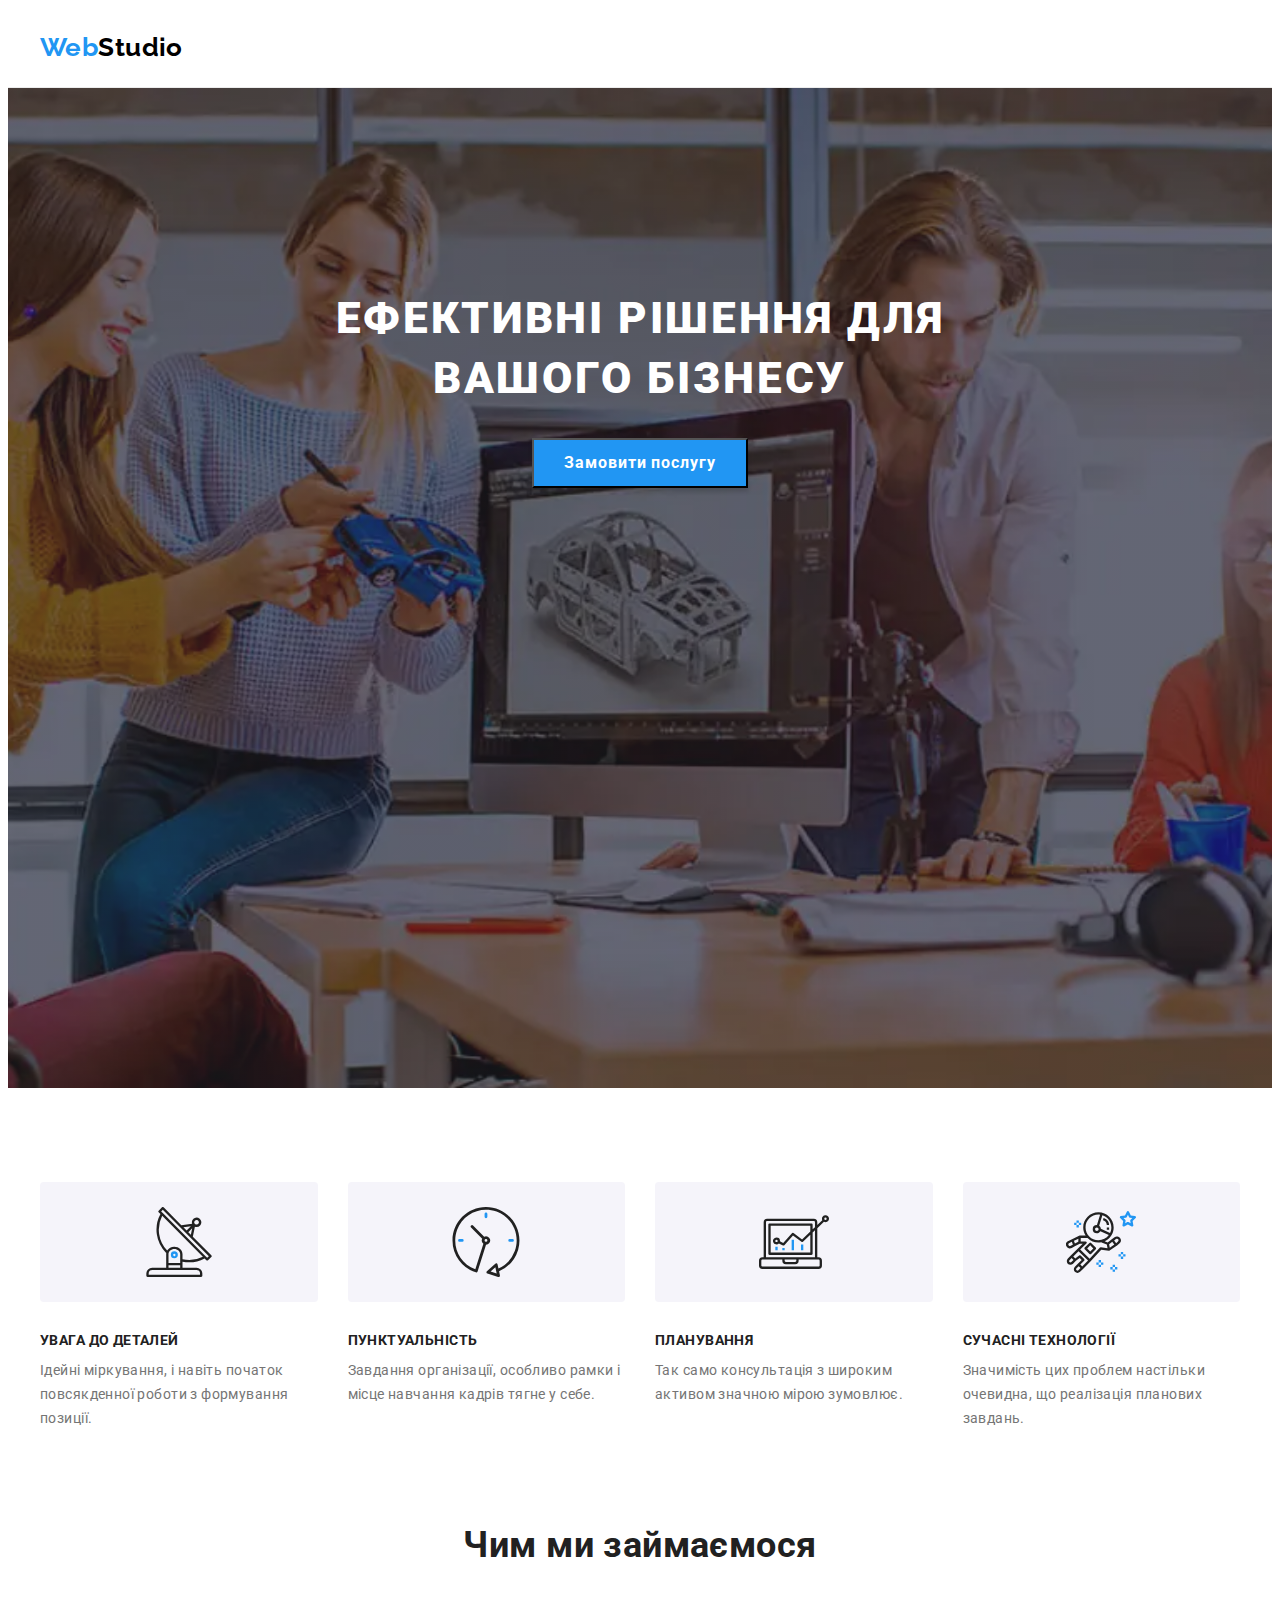
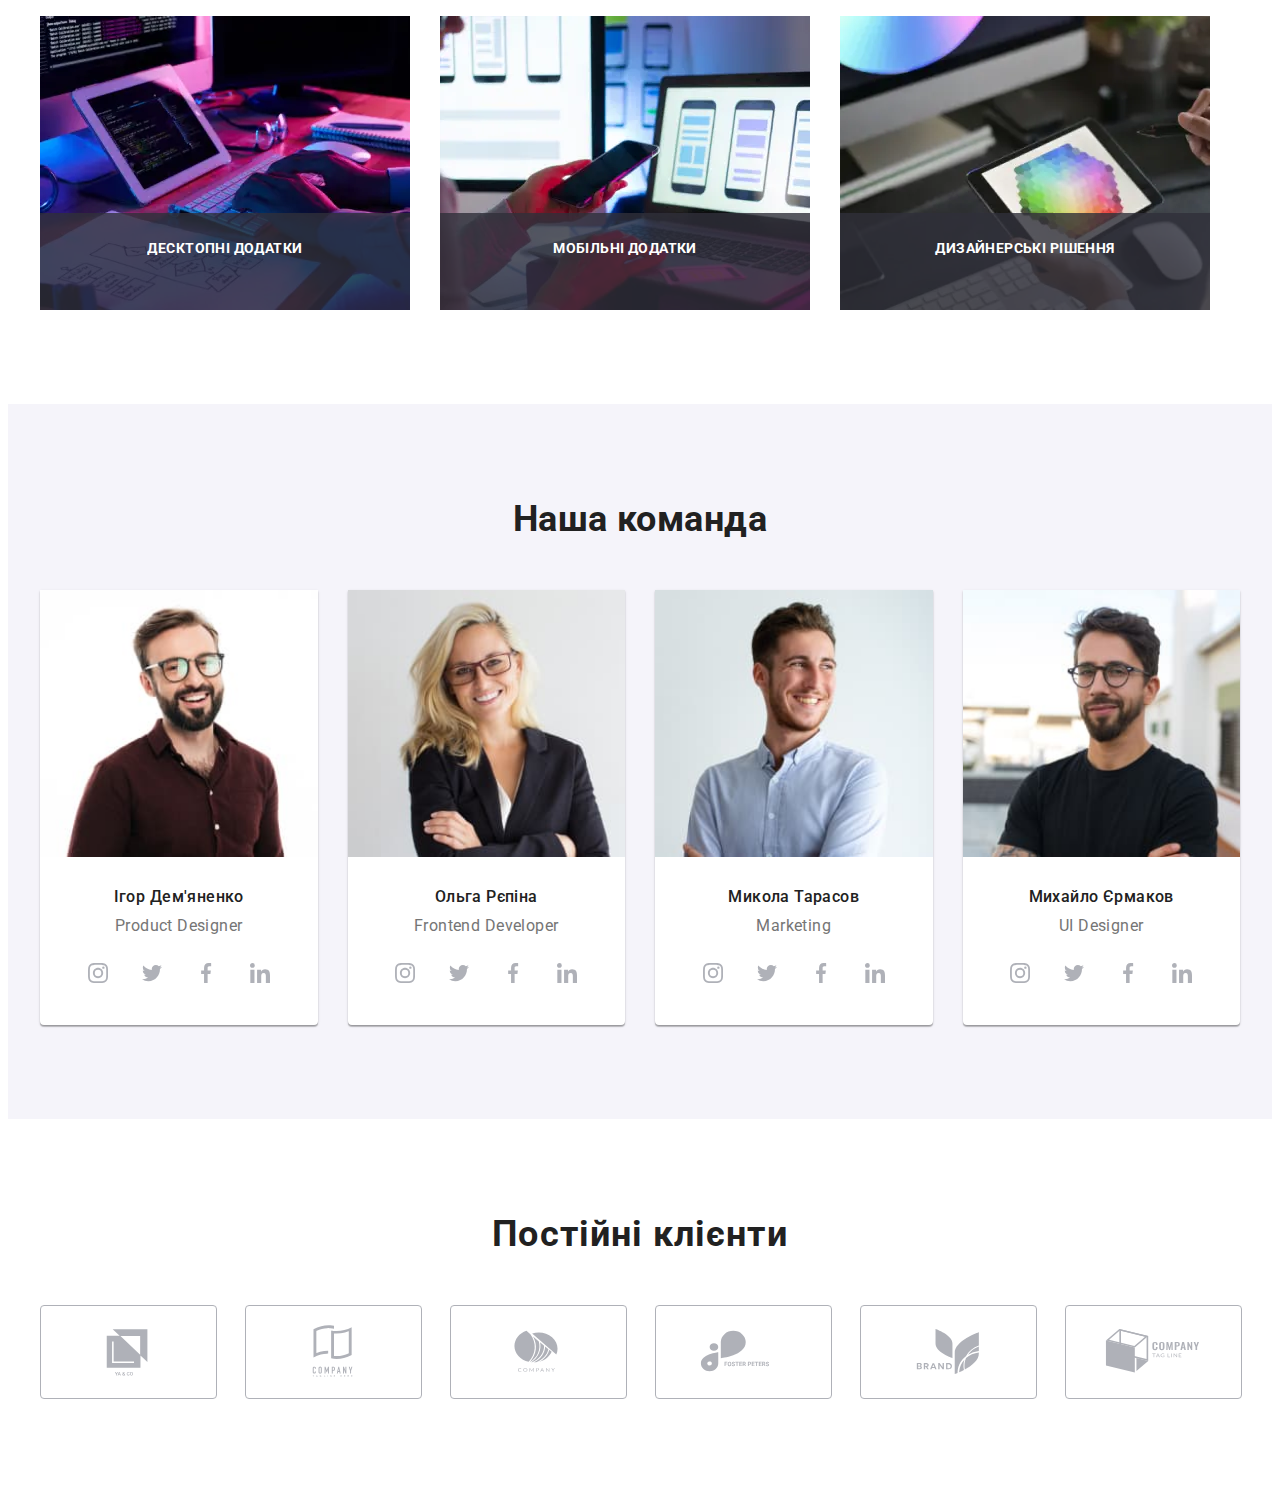
==== commit 943b6a4d: "5" ====
--- a/index.html
+++ b/index.html
@@ -22,9 +22,11 @@
   <!--   <header class="hdr"> TODO -->
   <header class="hdr">
     <div class="container hdr__container">
-      <a class="logo hdr__logo" href="/"><span class="logo__accent">Web</span>Studio</a>
-
-      <nav class="navigation hdr__navigation">
+      <a class="logo hdr__logo" href="/">
+        <span class="logo--accent">Web</span>Studio
+      </a>
+
+      <!-- <nav class="navigation hdr__navigation">
         <ul class="navigation__list">
           <li class="navigation__item">
             <a class="navigation__link navigation__link--current" href="./index.html">Студія</a>
@@ -36,9 +38,9 @@
             <a class="navigation__link navigation__link--active" href="#">Контакти</a>
           </li>
         </ul>
-      </nav>
-
-      <ul class="contacts hdr__contacts">
+      </nav> -->
+
+      <!-- <ul class="contacts hdr__contacts">
         <li class="contacts__item">
           <a class="contacts__link" href="mailto:info@devstudio.com">
             <svg width="16" height="12" class="contacts__svg">
@@ -51,7 +53,7 @@
               <use href="./images/icons.svg#icon-smartphone"></use>
             </svg>+38 096 111 11 11</a>
         </li>
-      </ul>
+      </ul> -->
     </div>
   </header>
 
--- a/css/main.css
+++ b/css/main.css
@@ -1,4 +1,12 @@
 @charset "UTF-8";
+.navigation__list, .contacts {
+  display: flex;
+  padding: auto 0;
+}
+.navigation__list > li:not(:last-child), .contacts > li:not(:last-child) {
+  margin-right: 50px;
+}
+
 h1,
 h2,
 h3,
@@ -66,6 +74,17 @@
     flex-direction: row;
     flex-wrap: wrap;
   }
+}
+
+.logo {
+  font-weight: 700;
+  font-size: 26px;
+  line-height: 1.1923076923;
+  font-family: Raleway;
+  display: inline-block;
+}
+.logo--accent {
+  color: var(--color-accent);
 }
 
 :root {
@@ -182,6 +201,54 @@
   text-transform: uppercase;
 }
 
+/* line height increased to extende link active zone */
+.contacts {
+  font-weight: 500;
+  line-height: 3;
+}
+.contacts__link {
+  color: var(--color-primary);
+  display: flex;
+  align-items: center;
+  justify-content: center;
+  gap: 10px;
+  fill: var(--color-primary);
+  transition: color var(--anim-timing), fill var(--anim-timing);
+}
+.contacts__link:hover, .contacts__link:focus {
+  color: var(--color-accent);
+  fill: var(--color-accent);
+}
+
+.navigation__list {
+  font-weight: 500;
+  line-height: 3;
+  letter-spacing: 0.02em;
+}
+.navigation__link {
+  display: inline-block;
+  color: var(--color-secondary);
+  text-align: center;
+  transition: color var(--anim-timing);
+}
+.navigation__link--current {
+  position: relative;
+  color: var(--color-accent);
+}
+.navigation__link--current::after {
+  content: "";
+  height: 4px;
+  width: 100%;
+  background-color: var(--color-accent);
+  display: block;
+  position: absolute;
+  bottom: -20px;
+}
+.navigation__link--active:hover, .navigation__link--active:focus {
+  color: var(--color-accent);
+  fill: var(--color-accent);
+}
+
 .card {
   height: 404px;
   width: 370px;
@@ -293,7 +360,7 @@
   display: flex;
   align-items: center;
   /*   display: flex;
-    align-items: center; */
+  align-items: center; */
 }
 .hdr__logo {
   color: var(--color-black);
@@ -301,7 +368,12 @@
   margin-right: 93px;
 }
 .hdr__navigation {
+  display: none;
   margin-right: auto;
+}
+
+.contacts.hdr__contacts {
+  display: none;
 }
 
 /* фон - Велике зображення з ефектом затемнення (під хедером).
--- a/css/main.min.css
+++ b/css/main.min.css
@@ -1 +1 @@
-h1,h2,h3,h4,h5,h6,p{margin:0}img{display:block;max-width:100%;height:auto}ul{list-style:none;margin:0;padding:0}a{text-decoration:none}button{font-family:inherit;cursor:pointer;display:block;margin:0 auto}body{background-color:var(--color-white);color:var(--color-primary);font-family:Roboto,sans-serif;font-size:14px;line-height:1.7142857143;letter-spacing:.03em}.section-title{color:var(--color-secondary);text-align:center;margin-bottom:30px;font-size:28px;line-height:1.1717857143}@media screen and (min-width: 768px){.section-title{font-size:36px;line-height:1.1666666667;margin-bottom:50px}}.section-list{display:flex;gap:30px;flex-direction:column}@media screen and (min-width: 768px){.section-list{flex-direction:row;flex-wrap:wrap}}:root{--hero-grad: linear-gradient( rgba(47, 48, 58, 0.4), rgba(47, 48, 58, 0.4) );--width-phone: 480px;--width-tablet:768px;--width-desktop:1200px;--color-primary: #757575;--color-secondary: #212121;--color-accent: #2196f3;--color-white: #ffffff;--color-black: #000000;--color-ftr-text: rgba(255, 255, 255, 0.6);--color-background: #f5f5f5;--color-background-secondary: #f5f4fa;--color-background-black: #2f303a;--color-border: #eeeeee;--color-fill-inactive: #afb1b8;--border-request-form__field: 1px solid rgba(33, 33, 33, 0.2);--border-email-input: 1px solid #ffffff4d;--shadow-static-triple: 0px 2px 1px 0px #00000033, 0px 1px 1px 0px #00000024, 0px 1px 3px 0px #0000001f;--card-shadow: 1px 4px 6px 0px #00000029, 0px 4px 4px 0px #0000000f, 0px 1px 1px 0px #0000001f;--shadow-btn-triple: 0px 2px 2px 0px #0000001f, 0px 1px 2px 0px #00000014, 0px 3px 1px 0px #0000001a;--btn-shadow: 0px 4px 4px 0px #00000026;--btn-shadow-test: 0px 40px 4px 0px #ff000026;--card-columns: 3;--card-gap: 30px;--anim-timing: 250ms cubic-bezier(0.4, 0, 0.2, 1) 0ms;--anim-timing-test: 2050ms cubic-bezier(0.4, 0, 0.2, 1) 1000ms}.visually-hidden{position:absolute;width:1px;height:1px;margin:-1px;border:0;padding:0;white-space:nowrap;-webkit-clip-path:inset(100%);clip-path:inset(100%);clip:rect(0 0 0 0);overflow:hidden}.is-hidden{visibility:hidden;opacity:0;pointer-events:none}.container{width:100%;min-width:320px;padding:0 15px;margin:0 auto}@media screen and (min-width: 480px){.container{width:480px}}@media screen and (min-width: 768px){.container{width:768px}}@media screen and (min-width: 1200px){.container{width:1200px}}.competence{display:none}@media screen and (min-width: 1200px){.competence{display:block;padding-bottom:94px}}.competence__item{width:370px;position:relative}.competence__title{position:absolute;width:inherit;height:70px;padding-top:27px;bottom:0px;background-color:rgba(47,48,58,.8);font-size:14px;line-height:1.1721428571;color:#fff;text-align:center;text-transform:uppercase}.card{height:404px;width:370px;transition:box-shadow var(--anim-timing)}.card:hover{box-shadow:var(--card-shadow)}.card__wrap{position:relative;overflow:hidden}.card__overlay{width:100%;height:100%;padding:63px 24px;background-color:rgba(33,150,243,.9);color:#fff;font-weight:400;font-size:18px;line-height:1.5555555556;position:absolute;top:100%;transition:top var(--anim-timing)}.card:hover .card__overlay{top:0px}.card__description{padding:20px 24px 19px;border-bottom:1px solid var(--color-border);border-left:1px solid var(--color-border);border-right:1px solid var(--color-border)}.card__title{font-weight:700;font-size:18px;line-height:2;letter-spacing:.06;color:var(--color-secondary);margin-bottom:4px}.card__subtitle{font-size:16px;line-height:1.875;color:var(--color-primary)}.cardset{display:flex;flex-wrap:wrap;margin-top:calc(-1*var(--card-gap));margin-left:calc(-1*var(--card-gap))}.cardset__item{margin-left:var(--card-gap);margin-top:var(--card-gap);flex-basis:calc(100%/var(--card-columns) - var(--card-gap)*(var(--card-columns) - 1))}.soc-list{display:flex;gap:10px}.soc-list--centered{justify-content:center}.soc-list__item{width:44px;height:44px}.soc-list__link{width:100%;height:100%;border-radius:50%;display:flex;align-items:center;justify-content:center;gap:10px;background-color:rgba(0,0,0,0);transition:background-color var(--anim-timing)}.soc-list__link--bkg-dark{background-color:rgba(255,255,255,.1)}.soc-list__link:focus,.soc-list__link:hover{background-color:var(--color-accent)}.soc-list__icon{fill:var(--color-fill-inactive);transition:fill var(--anim-timing)}.soc-list__link:focus .soc-list__icon,.soc-list__link:hover .soc-list__icon{fill:#fff}.hdr{border-bottom:1px solid #ececec}.hdr__container{display:flex;align-items:center}.hdr__logo{color:var(--color-black);padding:24px 0;margin-right:93px}.hdr__navigation{margin-right:auto}.hero{width:100%;height:400px;min-width:320px;padding:118px 0;margin:0 auto;background-repeat:no-repeat;background-position:center;background-size:cover;background-image:var(--hero-grad),url("../images/hero/Hero480.jpg");background-image:var(--hero-grad),url("../images/hero/Hero480.webp")}@media(min-device-pixel-ratio: 2),(-webkit-min-device-pixel-ratio: 2),(min-resolution: 192dpi),(min-resolution: 2dppx){.hero{background-image:var(--hero-grad),url("../images/hero/Hero480@2x.jpg");background-image:var(--hero-grad),url("../images/hero/Hero480@2x.webp")}}@media screen and (min-width: 480px){.hero{background-image:var(--hero-grad),url("../images/hero/Hero768.jpg");background-image:var(--hero-grad),url("../images/hero/Hero768.webp")}}@media screen and (min-width: 480px)and (min-device-pixel-ratio: 2),screen and (min-width: 480px)and (-webkit-min-device-pixel-ratio: 2),screen and (min-width: 480px)and (min-resolution: 192dpi),screen and (min-width: 480px)and (min-resolution: 2dppx){.hero{background-image:var(--hero-grad),url("../images/hero/Hero768@2x.jpg");background-image:var(--hero-grad),url("../images/hero/Hero768@2x.webp")}}@media screen and (min-width: 768px){.hero{background-image:var(--hero-grad),url("../images/hero/Hero1600.jpg");background-image:var(--hero-grad),url("../images/hero/Hero1600.webp")}}@media screen and (min-width: 768px)and (min-device-pixel-ratio: 2),screen and (min-width: 768px)and (-webkit-min-device-pixel-ratio: 2),screen and (min-width: 768px)and (min-resolution: 192dpi),screen and (min-width: 768px)and (min-resolution: 2dppx){.hero{background-image:var(--hero-grad),url("../images/hero/Hero1600@2x.jpg");background-image:var(--hero-grad),url("../images/hero/Hero1600@2x.webp")}}@media screen and (min-width: 1200px){.hero{padding:200px 0;max-width:1600px;height:600px}}.hero__title{font-weight:900;font-size:26px;line-height:1.6153846154;letter-spacing:.06em;color:var(--color-white);text-transform:uppercase;text-align:center;margin-bottom:30px}@media screen and (min-width: 1200px){.hero__title{font-weight:900;font-size:44px;line-height:1.3636363636;letter-spacing:.06em}}.hero__btn{width:216px;height:50px;color:var(--color-white);background-color:var(--color-accent);box-shadow:var(--btn-shadow);font-weight:700;font-size:16px;line-height:1.875;letter-spacing:.06em}.profile{padding:60px 0}@media screen and (min-width: 1200px){.profile{padding:94px 0}}.profile-list{display:flex;gap:30px;flex-direction:column}@media screen and (min-width: 768px){.profile-list{flex-direction:row;flex-wrap:wrap}}.profile__item{width:100%}.profile__item::before{display:block;content:"";height:120px;width:100%;margin-bottom:30px;border-radius:4px;background-color:var(--color-background-secondary);background-repeat:no-repeat;background-position:center}@media screen and (min-width: 768px){.profile__item{flex-basis:calc((100% - 30px)/2)}.profile__item:nth-last-child(-n+2)>.profile__description{min-height:50px}}@media screen and (min-width: 1200px){.profile__item{flex-basis:calc((100% - 90px)/4)}}.profile__title{font-size:14px;line-height:1.1428571429;text-transform:uppercase;margin-bottom:10px;color:var(--color-secondary)}@media screen and (max-width: 767px){.profile__title{text-align:center}}@media screen and (max-width: 767px){.profile__description{min-height:50px}}.attention.profile__item::before{background-image:url("../images/profile/antenna.svg")}.punctuality.profile__item::before{background-image:url("../images/profile/clock.svg")}.planning.profile__item::before{background-image:url("../images/profile/diagram.svg")}.technology.profile__item::before{background-image:url("../images/profile/astronaut.svg")}.team{background-color:var(--color-background-secondary);padding:60px 0}@media screen and (min-width: 1200px){.team{padding:94px 0}}.team__card{background-color:var(--color-white);font-size:16px;line-height:1.1875;text-align:center;padding-bottom:30px;border-radius:0px 0px 4px 4px;box-shadow:var(--shadow-static-triple)}@media screen and (min-width: 768px){.team__card{flex-basis:calc((100% - 30px)/2)}}@media screen and (min-width: 1200px){.team__card{flex-basis:calc((100% - 90px)/4)}}.team__name{color:var(--color-secondary);font-weight:500;margin-bottom:10px;margin-top:30px}.team__position{margin-bottom:16px}.clients{padding:60px 0}@media screen and (min-width: 1200px){.clients{padding:94px 0}}.clients__title{color:var(--color-secondary);text-align:center;font-size:28px;line-height:1.1717857143;letter-spacing:.03em;margin-bottom:30px}@media screen and (min-width: 1200px){.clients__title{font-size:36px;line-height:1.1666666667;letter-spacing:.03em;margin-bottom:50px}}.clients__list{display:flex;gap:30px;flex-wrap:wrap}.clients__item{flex-basis:calc((100% - 30px)/2)}@media screen and (min-width: 768px){.clients__item{flex-basis:calc((100% - 60px)/3)}}@media screen and (min-width: 1200px){.clients__item{flex-basis:calc((100% - 150px)/6)}}.clients__link{width:100%;height:92px;display:flex;align-items:center;justify-content:center;border-radius:4px;border:1px solid var(--color-fill-inactive);transition:border-color var(--anim-timing)}.clients__link:focus,.clients__link:hover{border-color:var(--color-accent)}.clients__icon{height:60px;width:106px;fill:var(--color-fill-inactive);transition:fill var(--anim-timing)}.client__link:focus .clients__icon,.client__link:hover .clients__icon{fill:var(--color-accent)}+.navigation__list,.contacts{display:flex;padding:auto 0}.navigation__list>li:not(:last-child),.contacts>li:not(:last-child){margin-right:50px}h1,h2,h3,h4,h5,h6,p{margin:0}img{display:block;max-width:100%;height:auto}ul{list-style:none;margin:0;padding:0}a{text-decoration:none}button{font-family:inherit;cursor:pointer;display:block;margin:0 auto}body{background-color:var(--color-white);color:var(--color-primary);font-family:Roboto,sans-serif;font-size:14px;line-height:1.7142857143;letter-spacing:.03em}.section-title{color:var(--color-secondary);text-align:center;margin-bottom:30px;font-size:28px;line-height:1.1717857143}@media screen and (min-width: 768px){.section-title{font-size:36px;line-height:1.1666666667;margin-bottom:50px}}.section-list{display:flex;gap:30px;flex-direction:column}@media screen and (min-width: 768px){.section-list{flex-direction:row;flex-wrap:wrap}}.logo{font-weight:700;font-size:26px;line-height:1.1923076923;font-family:Raleway;display:inline-block}.logo--accent{color:var(--color-accent)}:root{--hero-grad: linear-gradient( rgba(47, 48, 58, 0.4), rgba(47, 48, 58, 0.4) );--width-phone: 480px;--width-tablet:768px;--width-desktop:1200px;--color-primary: #757575;--color-secondary: #212121;--color-accent: #2196f3;--color-white: #ffffff;--color-black: #000000;--color-ftr-text: rgba(255, 255, 255, 0.6);--color-background: #f5f5f5;--color-background-secondary: #f5f4fa;--color-background-black: #2f303a;--color-border: #eeeeee;--color-fill-inactive: #afb1b8;--border-request-form__field: 1px solid rgba(33, 33, 33, 0.2);--border-email-input: 1px solid #ffffff4d;--shadow-static-triple: 0px 2px 1px 0px #00000033, 0px 1px 1px 0px #00000024, 0px 1px 3px 0px #0000001f;--card-shadow: 1px 4px 6px 0px #00000029, 0px 4px 4px 0px #0000000f, 0px 1px 1px 0px #0000001f;--shadow-btn-triple: 0px 2px 2px 0px #0000001f, 0px 1px 2px 0px #00000014, 0px 3px 1px 0px #0000001a;--btn-shadow: 0px 4px 4px 0px #00000026;--btn-shadow-test: 0px 40px 4px 0px #ff000026;--card-columns: 3;--card-gap: 30px;--anim-timing: 250ms cubic-bezier(0.4, 0, 0.2, 1) 0ms;--anim-timing-test: 2050ms cubic-bezier(0.4, 0, 0.2, 1) 1000ms}.visually-hidden{position:absolute;width:1px;height:1px;margin:-1px;border:0;padding:0;white-space:nowrap;-webkit-clip-path:inset(100%);clip-path:inset(100%);clip:rect(0 0 0 0);overflow:hidden}.is-hidden{visibility:hidden;opacity:0;pointer-events:none}.container{width:100%;min-width:320px;padding:0 15px;margin:0 auto}@media screen and (min-width: 480px){.container{width:480px}}@media screen and (min-width: 768px){.container{width:768px}}@media screen and (min-width: 1200px){.container{width:1200px}}.competence{display:none}@media screen and (min-width: 1200px){.competence{display:block;padding-bottom:94px}}.competence__item{width:370px;position:relative}.competence__title{position:absolute;width:inherit;height:70px;padding-top:27px;bottom:0px;background-color:rgba(47,48,58,.8);font-size:14px;line-height:1.1721428571;color:#fff;text-align:center;text-transform:uppercase}.contacts{font-weight:500;line-height:3}.contacts__link{color:var(--color-primary);display:flex;align-items:center;justify-content:center;gap:10px;fill:var(--color-primary);transition:color var(--anim-timing),fill var(--anim-timing)}.contacts__link:hover,.contacts__link:focus{color:var(--color-accent);fill:var(--color-accent)}.navigation__list{font-weight:500;line-height:3;letter-spacing:.02em}.navigation__link{display:inline-block;color:var(--color-secondary);text-align:center;transition:color var(--anim-timing)}.navigation__link--current{position:relative;color:var(--color-accent)}.navigation__link--current::after{content:"";height:4px;width:100%;background-color:var(--color-accent);display:block;position:absolute;bottom:-20px}.navigation__link--active:hover,.navigation__link--active:focus{color:var(--color-accent);fill:var(--color-accent)}.card{height:404px;width:370px;transition:box-shadow var(--anim-timing)}.card:hover{box-shadow:var(--card-shadow)}.card__wrap{position:relative;overflow:hidden}.card__overlay{width:100%;height:100%;padding:63px 24px;background-color:rgba(33,150,243,.9);color:#fff;font-weight:400;font-size:18px;line-height:1.5555555556;position:absolute;top:100%;transition:top var(--anim-timing)}.card:hover .card__overlay{top:0px}.card__description{padding:20px 24px 19px;border-bottom:1px solid var(--color-border);border-left:1px solid var(--color-border);border-right:1px solid var(--color-border)}.card__title{font-weight:700;font-size:18px;line-height:2;letter-spacing:.06;color:var(--color-secondary);margin-bottom:4px}.card__subtitle{font-size:16px;line-height:1.875;color:var(--color-primary)}.cardset{display:flex;flex-wrap:wrap;margin-top:calc(-1*var(--card-gap));margin-left:calc(-1*var(--card-gap))}.cardset__item{margin-left:var(--card-gap);margin-top:var(--card-gap);flex-basis:calc(100%/var(--card-columns) - var(--card-gap)*(var(--card-columns) - 1))}.soc-list{display:flex;gap:10px}.soc-list--centered{justify-content:center}.soc-list__item{width:44px;height:44px}.soc-list__link{width:100%;height:100%;border-radius:50%;display:flex;align-items:center;justify-content:center;gap:10px;background-color:rgba(0,0,0,0);transition:background-color var(--anim-timing)}.soc-list__link--bkg-dark{background-color:rgba(255,255,255,.1)}.soc-list__link:focus,.soc-list__link:hover{background-color:var(--color-accent)}.soc-list__icon{fill:var(--color-fill-inactive);transition:fill var(--anim-timing)}.soc-list__link:focus .soc-list__icon,.soc-list__link:hover .soc-list__icon{fill:#fff}.hdr{border-bottom:1px solid #ececec}.hdr__container{display:flex;align-items:center}.hdr__logo{color:var(--color-black);padding:24px 0;margin-right:93px}.hdr__navigation{display:none;margin-right:auto}.contacts.hdr__contacts{display:none}.hero{width:100%;height:400px;min-width:320px;padding:118px 0;margin:0 auto;background-repeat:no-repeat;background-position:center;background-size:cover;background-image:var(--hero-grad),url("../images/hero/Hero480.jpg");background-image:var(--hero-grad),url("../images/hero/Hero480.webp")}@media(min-device-pixel-ratio: 2),(-webkit-min-device-pixel-ratio: 2),(min-resolution: 192dpi),(min-resolution: 2dppx){.hero{background-image:var(--hero-grad),url("../images/hero/Hero480@2x.jpg");background-image:var(--hero-grad),url("../images/hero/Hero480@2x.webp")}}@media screen and (min-width: 480px){.hero{background-image:var(--hero-grad),url("../images/hero/Hero768.jpg");background-image:var(--hero-grad),url("../images/hero/Hero768.webp")}}@media screen and (min-width: 480px)and (min-device-pixel-ratio: 2),screen and (min-width: 480px)and (-webkit-min-device-pixel-ratio: 2),screen and (min-width: 480px)and (min-resolution: 192dpi),screen and (min-width: 480px)and (min-resolution: 2dppx){.hero{background-image:var(--hero-grad),url("../images/hero/Hero768@2x.jpg");background-image:var(--hero-grad),url("../images/hero/Hero768@2x.webp")}}@media screen and (min-width: 768px){.hero{background-image:var(--hero-grad),url("../images/hero/Hero1600.jpg");background-image:var(--hero-grad),url("../images/hero/Hero1600.webp")}}@media screen and (min-width: 768px)and (min-device-pixel-ratio: 2),screen and (min-width: 768px)and (-webkit-min-device-pixel-ratio: 2),screen and (min-width: 768px)and (min-resolution: 192dpi),screen and (min-width: 768px)and (min-resolution: 2dppx){.hero{background-image:var(--hero-grad),url("../images/hero/Hero1600@2x.jpg");background-image:var(--hero-grad),url("../images/hero/Hero1600@2x.webp")}}@media screen and (min-width: 1200px){.hero{padding:200px 0;max-width:1600px;height:600px}}.hero__title{font-weight:900;font-size:26px;line-height:1.6153846154;letter-spacing:.06em;color:var(--color-white);text-transform:uppercase;text-align:center;margin-bottom:30px}@media screen and (min-width: 1200px){.hero__title{font-weight:900;font-size:44px;line-height:1.3636363636;letter-spacing:.06em}}.hero__btn{width:216px;height:50px;color:var(--color-white);background-color:var(--color-accent);box-shadow:var(--btn-shadow);font-weight:700;font-size:16px;line-height:1.875;letter-spacing:.06em}.profile{padding:60px 0}@media screen and (min-width: 1200px){.profile{padding:94px 0}}.profile-list{display:flex;gap:30px;flex-direction:column}@media screen and (min-width: 768px){.profile-list{flex-direction:row;flex-wrap:wrap}}.profile__item{width:100%}.profile__item::before{display:block;content:"";height:120px;width:100%;margin-bottom:30px;border-radius:4px;background-color:var(--color-background-secondary);background-repeat:no-repeat;background-position:center}@media screen and (min-width: 768px){.profile__item{flex-basis:calc((100% - 30px)/2)}.profile__item:nth-last-child(-n+2)>.profile__description{min-height:50px}}@media screen and (min-width: 1200px){.profile__item{flex-basis:calc((100% - 90px)/4)}}.profile__title{font-size:14px;line-height:1.1428571429;text-transform:uppercase;margin-bottom:10px;color:var(--color-secondary)}@media screen and (max-width: 767px){.profile__title{text-align:center}}@media screen and (max-width: 767px){.profile__description{min-height:50px}}.attention.profile__item::before{background-image:url("../images/profile/antenna.svg")}.punctuality.profile__item::before{background-image:url("../images/profile/clock.svg")}.planning.profile__item::before{background-image:url("../images/profile/diagram.svg")}.technology.profile__item::before{background-image:url("../images/profile/astronaut.svg")}.team{background-color:var(--color-background-secondary);padding:60px 0}@media screen and (min-width: 1200px){.team{padding:94px 0}}.team__card{background-color:var(--color-white);font-size:16px;line-height:1.1875;text-align:center;padding-bottom:30px;border-radius:0px 0px 4px 4px;box-shadow:var(--shadow-static-triple)}@media screen and (min-width: 768px){.team__card{flex-basis:calc((100% - 30px)/2)}}@media screen and (min-width: 1200px){.team__card{flex-basis:calc((100% - 90px)/4)}}.team__name{color:var(--color-secondary);font-weight:500;margin-bottom:10px;margin-top:30px}.team__position{margin-bottom:16px}.clients{padding:60px 0}@media screen and (min-width: 1200px){.clients{padding:94px 0}}.clients__title{color:var(--color-secondary);text-align:center;font-size:28px;line-height:1.1717857143;letter-spacing:.03em;margin-bottom:30px}@media screen and (min-width: 1200px){.clients__title{font-size:36px;line-height:1.1666666667;letter-spacing:.03em;margin-bottom:50px}}.clients__list{display:flex;gap:30px;flex-wrap:wrap}.clients__item{flex-basis:calc((100% - 30px)/2)}@media screen and (min-width: 768px){.clients__item{flex-basis:calc((100% - 60px)/3)}}@media screen and (min-width: 1200px){.clients__item{flex-basis:calc((100% - 150px)/6)}}.clients__link{width:100%;height:92px;display:flex;align-items:center;justify-content:center;border-radius:4px;border:1px solid var(--color-fill-inactive);transition:border-color var(--anim-timing)}.clients__link:focus,.clients__link:hover{border-color:var(--color-accent)}.clients__icon{height:60px;width:106px;fill:var(--color-fill-inactive);transition:fill var(--anim-timing)}.client__link:focus .clients__icon,.client__link:hover .clients__icon{fill:var(--color-accent)}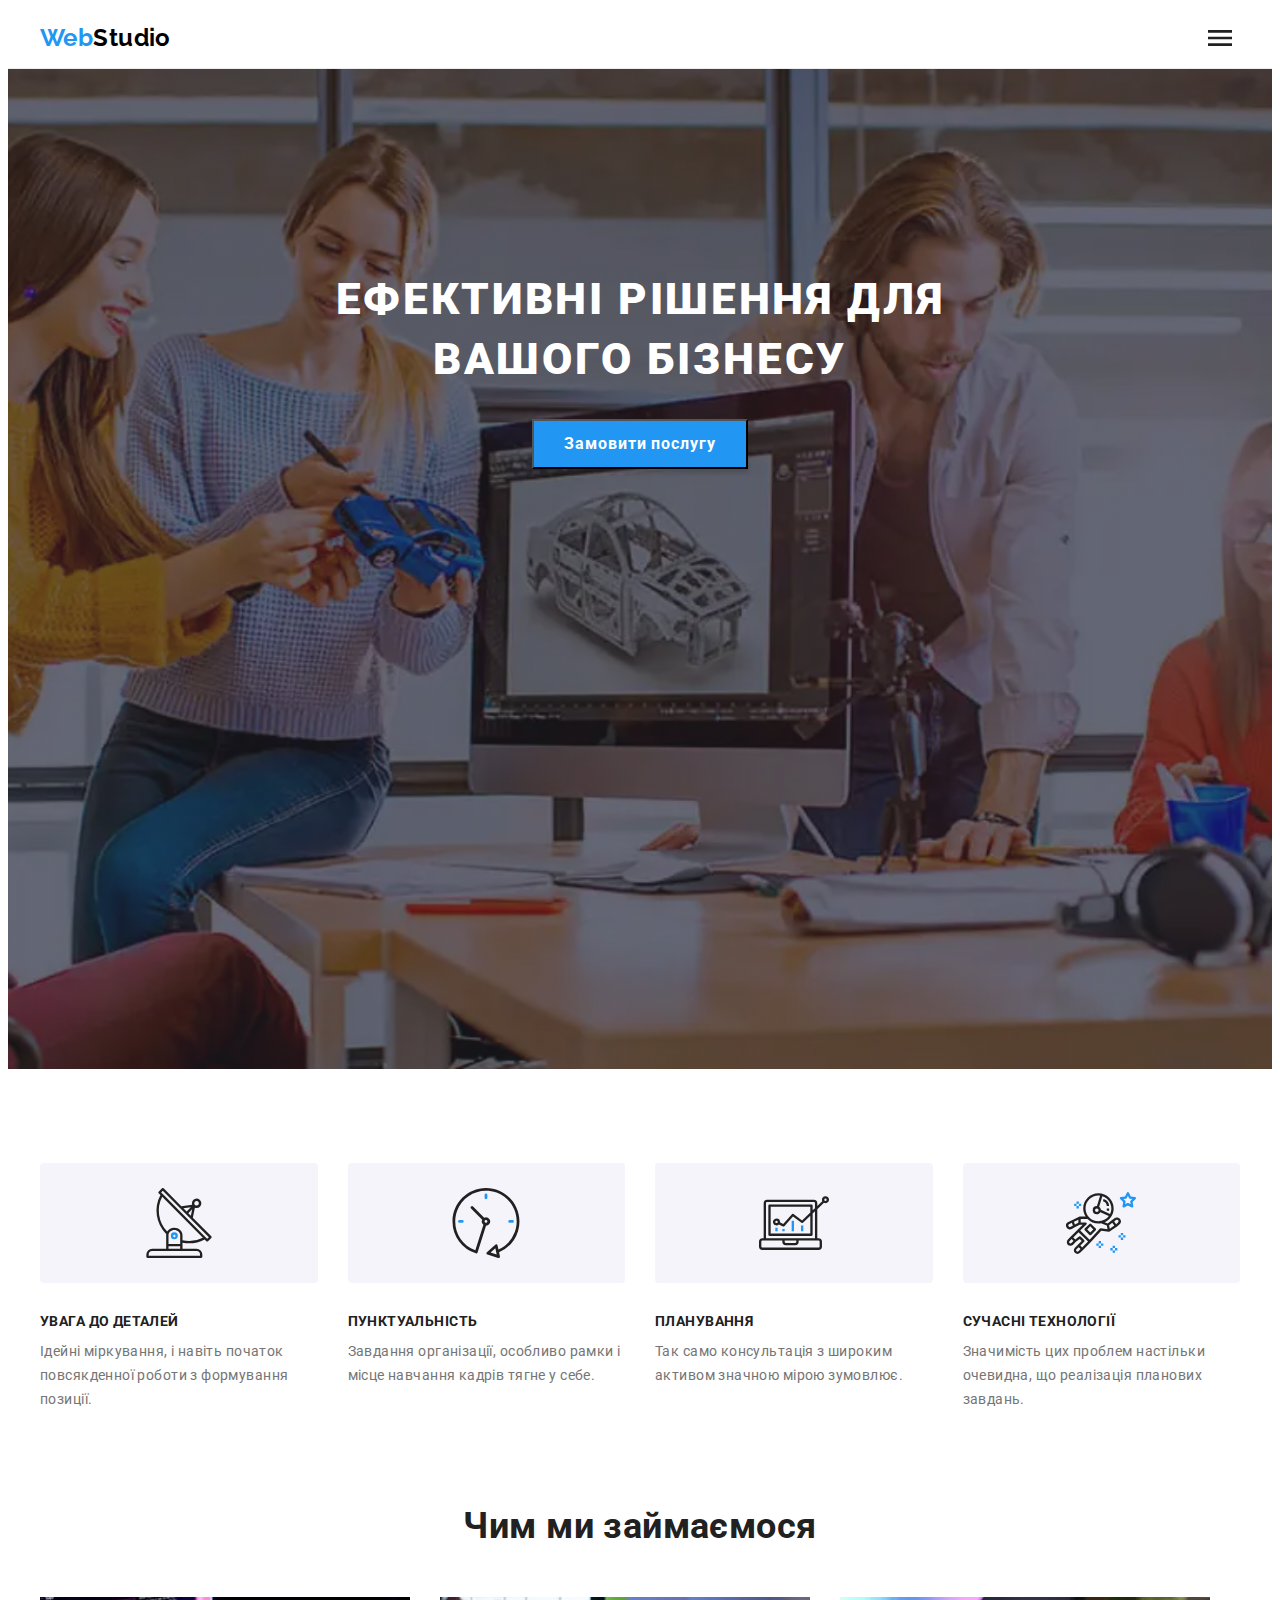
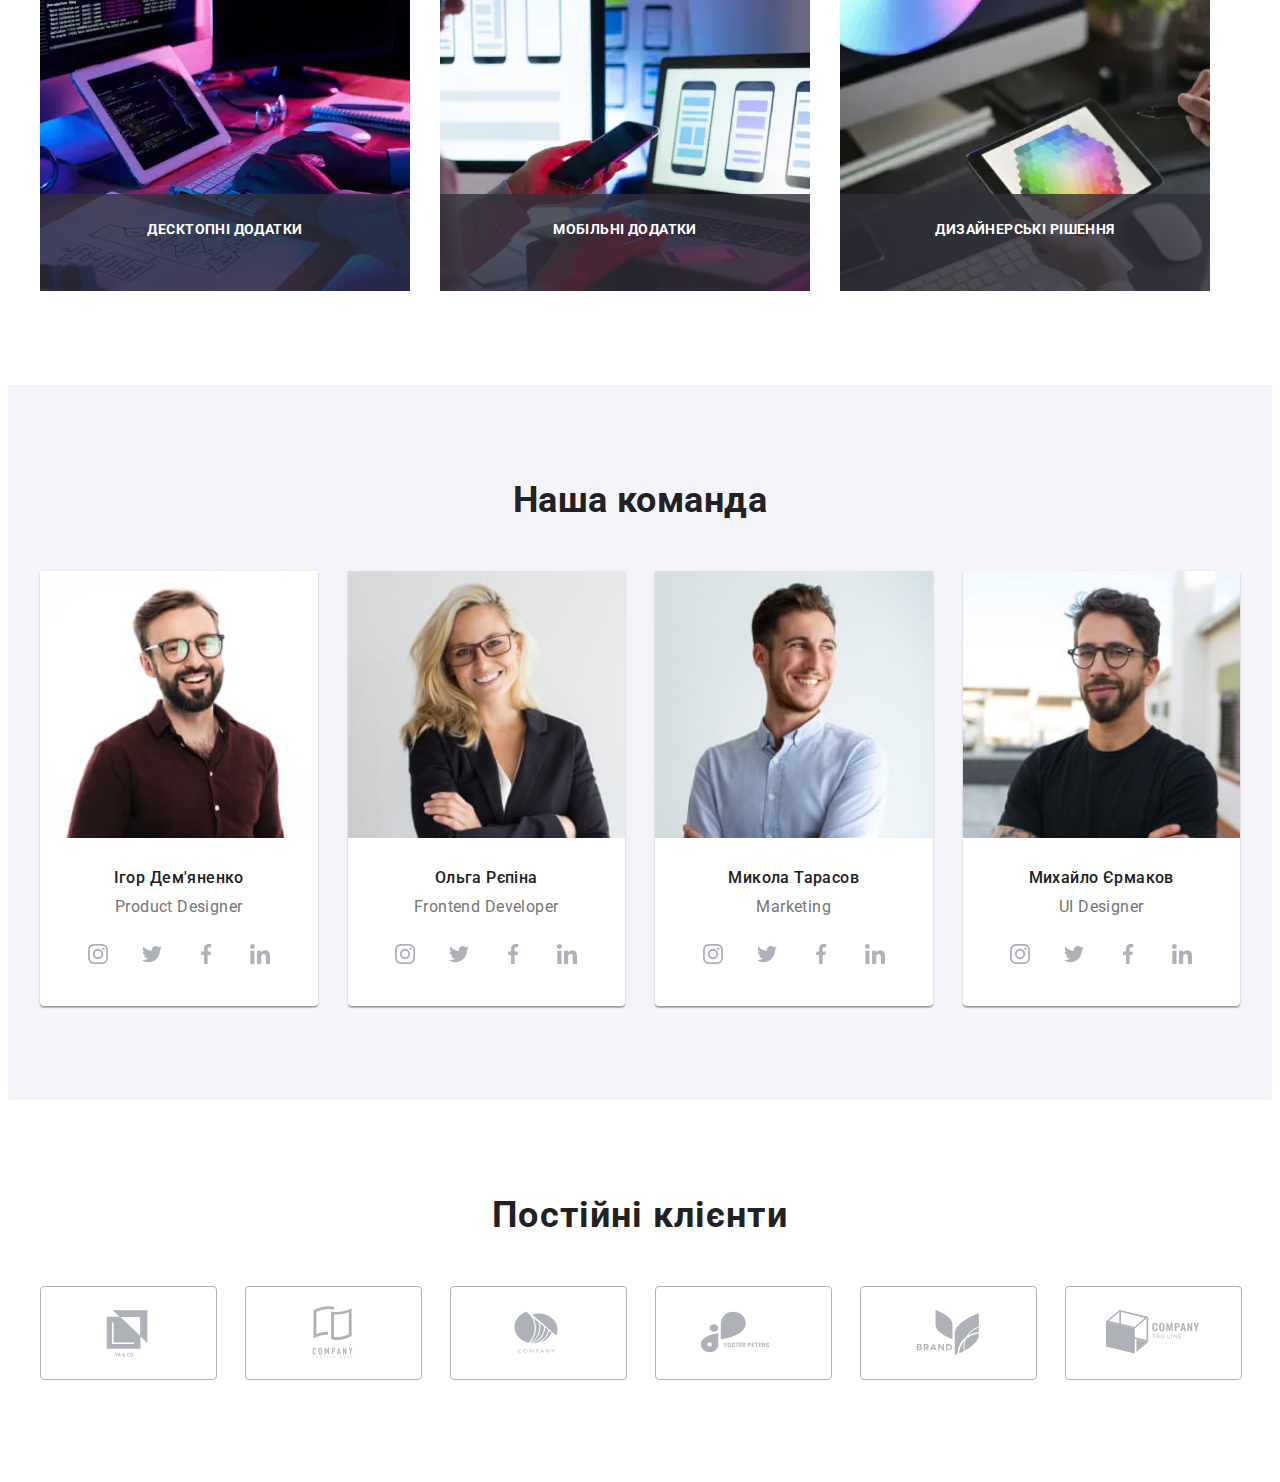
==== commit 2b9c152f: "6" ====
--- a/index.html
+++ b/index.html
@@ -25,8 +25,15 @@
       <a class="logo hdr__logo" href="/">
         <span class="logo--accent">Web</span>Studio
       </a>
-
-      <!-- <nav class="navigation hdr__navigation">
+      <!--  class="contacts__svg" TODO-->
+
+      <button type="button" class="hdr__menu-btn">
+        <svg width="40" height="40" class="hdr__menu-icon">
+          <use href="./images/icons.svg#icon-menu"></use>
+        </svg>
+      </button>
+
+      <nav class="navigation hdr__navigation">
         <ul class="navigation__list">
           <li class="navigation__item">
             <a class="navigation__link navigation__link--current" href="./index.html">Студія</a>
@@ -38,22 +45,23 @@
             <a class="navigation__link navigation__link--active" href="#">Контакти</a>
           </li>
         </ul>
-      </nav> -->
-
-      <!-- <ul class="contacts hdr__contacts">
+      </nav>
+
+      <ul class="contacts hdr__contacts">
         <li class="contacts__item">
           <a class="contacts__link" href="mailto:info@devstudio.com">
             <svg width="16" height="12" class="contacts__svg">
               <use href="./images/icons.svg#icon-envelope"></use>
             </svg>info@devstudio.com</a>
         </li>
+        
         <li class="contacts__item">
           <a class="contacts__link" href="tel:+380961111111">
             <svg width="10" height="16" class="contacts__svg">
               <use href="./images/icons.svg#icon-smartphone"></use>
             </svg>+38 096 111 11 11</a>
         </li>
-      </ul> -->
+      </ul>
     </div>
   </header>
 
--- a/css/main.css
+++ b/css/main.css
@@ -78,8 +78,8 @@
 
 .logo {
   font-weight: 700;
-  font-size: 26px;
-  line-height: 1.1923076923;
+  font-size: 24px;
+  line-height: 1.1741666667;
   font-family: Raleway;
   display: inline-block;
 }
@@ -357,15 +357,13 @@
   border-bottom: 1px solid #ececec;
 }
 .hdr__container {
+  padding: 10px 15px;
   display: flex;
   align-items: center;
-  /*   display: flex;
-  align-items: center; */
+  justify-content: space-between;
 }
 .hdr__logo {
   color: var(--color-black);
-  padding: 24px 0;
-  margin-right: 93px;
 }
 .hdr__navigation {
   display: none;
@@ -374,6 +372,22 @@
 
 .contacts.hdr__contacts {
   display: none;
+}
+
+.hdr__menu-icon {
+  fill: var(--color-secondary);
+  transition: fill var(--anim-timing);
+  display: block;
+}
+.hdr__menu-btn:focus .hdr__menu-icon, .hdr__menu-btn:hover .hdr__menu-icon {
+  fill: var(--color-accent);
+}
+
+.hdr__menu-btn {
+  background-color: #fff;
+  border-style: none;
+  margin: 0;
+  padding: 0;
 }
 
 /* фон - Велике зображення з ефектом затемнення (під хедером).
--- a/css/main.min.css
+++ b/css/main.min.css
@@ -1 +1 @@
-.navigation__list,.contacts{display:flex;padding:auto 0}.navigation__list>li:not(:last-child),.contacts>li:not(:last-child){margin-right:50px}h1,h2,h3,h4,h5,h6,p{margin:0}img{display:block;max-width:100%;height:auto}ul{list-style:none;margin:0;padding:0}a{text-decoration:none}button{font-family:inherit;cursor:pointer;display:block;margin:0 auto}body{background-color:var(--color-white);color:var(--color-primary);font-family:Roboto,sans-serif;font-size:14px;line-height:1.7142857143;letter-spacing:.03em}.section-title{color:var(--color-secondary);text-align:center;margin-bottom:30px;font-size:28px;line-height:1.1717857143}@media screen and (min-width: 768px){.section-title{font-size:36px;line-height:1.1666666667;margin-bottom:50px}}.section-list{display:flex;gap:30px;flex-direction:column}@media screen and (min-width: 768px){.section-list{flex-direction:row;flex-wrap:wrap}}.logo{font-weight:700;font-size:26px;line-height:1.1923076923;font-family:Raleway;display:inline-block}.logo--accent{color:var(--color-accent)}:root{--hero-grad: linear-gradient( rgba(47, 48, 58, 0.4), rgba(47, 48, 58, 0.4) );--width-phone: 480px;--width-tablet:768px;--width-desktop:1200px;--color-primary: #757575;--color-secondary: #212121;--color-accent: #2196f3;--color-white: #ffffff;--color-black: #000000;--color-ftr-text: rgba(255, 255, 255, 0.6);--color-background: #f5f5f5;--color-background-secondary: #f5f4fa;--color-background-black: #2f303a;--color-border: #eeeeee;--color-fill-inactive: #afb1b8;--border-request-form__field: 1px solid rgba(33, 33, 33, 0.2);--border-email-input: 1px solid #ffffff4d;--shadow-static-triple: 0px 2px 1px 0px #00000033, 0px 1px 1px 0px #00000024, 0px 1px 3px 0px #0000001f;--card-shadow: 1px 4px 6px 0px #00000029, 0px 4px 4px 0px #0000000f, 0px 1px 1px 0px #0000001f;--shadow-btn-triple: 0px 2px 2px 0px #0000001f, 0px 1px 2px 0px #00000014, 0px 3px 1px 0px #0000001a;--btn-shadow: 0px 4px 4px 0px #00000026;--btn-shadow-test: 0px 40px 4px 0px #ff000026;--card-columns: 3;--card-gap: 30px;--anim-timing: 250ms cubic-bezier(0.4, 0, 0.2, 1) 0ms;--anim-timing-test: 2050ms cubic-bezier(0.4, 0, 0.2, 1) 1000ms}.visually-hidden{position:absolute;width:1px;height:1px;margin:-1px;border:0;padding:0;white-space:nowrap;-webkit-clip-path:inset(100%);clip-path:inset(100%);clip:rect(0 0 0 0);overflow:hidden}.is-hidden{visibility:hidden;opacity:0;pointer-events:none}.container{width:100%;min-width:320px;padding:0 15px;margin:0 auto}@media screen and (min-width: 480px){.container{width:480px}}@media screen and (min-width: 768px){.container{width:768px}}@media screen and (min-width: 1200px){.container{width:1200px}}.competence{display:none}@media screen and (min-width: 1200px){.competence{display:block;padding-bottom:94px}}.competence__item{width:370px;position:relative}.competence__title{position:absolute;width:inherit;height:70px;padding-top:27px;bottom:0px;background-color:rgba(47,48,58,.8);font-size:14px;line-height:1.1721428571;color:#fff;text-align:center;text-transform:uppercase}.contacts{font-weight:500;line-height:3}.contacts__link{color:var(--color-primary);display:flex;align-items:center;justify-content:center;gap:10px;fill:var(--color-primary);transition:color var(--anim-timing),fill var(--anim-timing)}.contacts__link:hover,.contacts__link:focus{color:var(--color-accent);fill:var(--color-accent)}.navigation__list{font-weight:500;line-height:3;letter-spacing:.02em}.navigation__link{display:inline-block;color:var(--color-secondary);text-align:center;transition:color var(--anim-timing)}.navigation__link--current{position:relative;color:var(--color-accent)}.navigation__link--current::after{content:"";height:4px;width:100%;background-color:var(--color-accent);display:block;position:absolute;bottom:-20px}.navigation__link--active:hover,.navigation__link--active:focus{color:var(--color-accent);fill:var(--color-accent)}.card{height:404px;width:370px;transition:box-shadow var(--anim-timing)}.card:hover{box-shadow:var(--card-shadow)}.card__wrap{position:relative;overflow:hidden}.card__overlay{width:100%;height:100%;padding:63px 24px;background-color:rgba(33,150,243,.9);color:#fff;font-weight:400;font-size:18px;line-height:1.5555555556;position:absolute;top:100%;transition:top var(--anim-timing)}.card:hover .card__overlay{top:0px}.card__description{padding:20px 24px 19px;border-bottom:1px solid var(--color-border);border-left:1px solid var(--color-border);border-right:1px solid var(--color-border)}.card__title{font-weight:700;font-size:18px;line-height:2;letter-spacing:.06;color:var(--color-secondary);margin-bottom:4px}.card__subtitle{font-size:16px;line-height:1.875;color:var(--color-primary)}.cardset{display:flex;flex-wrap:wrap;margin-top:calc(-1*var(--card-gap));margin-left:calc(-1*var(--card-gap))}.cardset__item{margin-left:var(--card-gap);margin-top:var(--card-gap);flex-basis:calc(100%/var(--card-columns) - var(--card-gap)*(var(--card-columns) - 1))}.soc-list{display:flex;gap:10px}.soc-list--centered{justify-content:center}.soc-list__item{width:44px;height:44px}.soc-list__link{width:100%;height:100%;border-radius:50%;display:flex;align-items:center;justify-content:center;gap:10px;background-color:rgba(0,0,0,0);transition:background-color var(--anim-timing)}.soc-list__link--bkg-dark{background-color:rgba(255,255,255,.1)}.soc-list__link:focus,.soc-list__link:hover{background-color:var(--color-accent)}.soc-list__icon{fill:var(--color-fill-inactive);transition:fill var(--anim-timing)}.soc-list__link:focus .soc-list__icon,.soc-list__link:hover .soc-list__icon{fill:#fff}.hdr{border-bottom:1px solid #ececec}.hdr__container{display:flex;align-items:center}.hdr__logo{color:var(--color-black);padding:24px 0;margin-right:93px}.hdr__navigation{display:none;margin-right:auto}.contacts.hdr__contacts{display:none}.hero{width:100%;height:400px;min-width:320px;padding:118px 0;margin:0 auto;background-repeat:no-repeat;background-position:center;background-size:cover;background-image:var(--hero-grad),url("../images/hero/Hero480.jpg");background-image:var(--hero-grad),url("../images/hero/Hero480.webp")}@media(min-device-pixel-ratio: 2),(-webkit-min-device-pixel-ratio: 2),(min-resolution: 192dpi),(min-resolution: 2dppx){.hero{background-image:var(--hero-grad),url("../images/hero/Hero480@2x.jpg");background-image:var(--hero-grad),url("../images/hero/Hero480@2x.webp")}}@media screen and (min-width: 480px){.hero{background-image:var(--hero-grad),url("../images/hero/Hero768.jpg");background-image:var(--hero-grad),url("../images/hero/Hero768.webp")}}@media screen and (min-width: 480px)and (min-device-pixel-ratio: 2),screen and (min-width: 480px)and (-webkit-min-device-pixel-ratio: 2),screen and (min-width: 480px)and (min-resolution: 192dpi),screen and (min-width: 480px)and (min-resolution: 2dppx){.hero{background-image:var(--hero-grad),url("../images/hero/Hero768@2x.jpg");background-image:var(--hero-grad),url("../images/hero/Hero768@2x.webp")}}@media screen and (min-width: 768px){.hero{background-image:var(--hero-grad),url("../images/hero/Hero1600.jpg");background-image:var(--hero-grad),url("../images/hero/Hero1600.webp")}}@media screen and (min-width: 768px)and (min-device-pixel-ratio: 2),screen and (min-width: 768px)and (-webkit-min-device-pixel-ratio: 2),screen and (min-width: 768px)and (min-resolution: 192dpi),screen and (min-width: 768px)and (min-resolution: 2dppx){.hero{background-image:var(--hero-grad),url("../images/hero/Hero1600@2x.jpg");background-image:var(--hero-grad),url("../images/hero/Hero1600@2x.webp")}}@media screen and (min-width: 1200px){.hero{padding:200px 0;max-width:1600px;height:600px}}.hero__title{font-weight:900;font-size:26px;line-height:1.6153846154;letter-spacing:.06em;color:var(--color-white);text-transform:uppercase;text-align:center;margin-bottom:30px}@media screen and (min-width: 1200px){.hero__title{font-weight:900;font-size:44px;line-height:1.3636363636;letter-spacing:.06em}}.hero__btn{width:216px;height:50px;color:var(--color-white);background-color:var(--color-accent);box-shadow:var(--btn-shadow);font-weight:700;font-size:16px;line-height:1.875;letter-spacing:.06em}.profile{padding:60px 0}@media screen and (min-width: 1200px){.profile{padding:94px 0}}.profile-list{display:flex;gap:30px;flex-direction:column}@media screen and (min-width: 768px){.profile-list{flex-direction:row;flex-wrap:wrap}}.profile__item{width:100%}.profile__item::before{display:block;content:"";height:120px;width:100%;margin-bottom:30px;border-radius:4px;background-color:var(--color-background-secondary);background-repeat:no-repeat;background-position:center}@media screen and (min-width: 768px){.profile__item{flex-basis:calc((100% - 30px)/2)}.profile__item:nth-last-child(-n+2)>.profile__description{min-height:50px}}@media screen and (min-width: 1200px){.profile__item{flex-basis:calc((100% - 90px)/4)}}.profile__title{font-size:14px;line-height:1.1428571429;text-transform:uppercase;margin-bottom:10px;color:var(--color-secondary)}@media screen and (max-width: 767px){.profile__title{text-align:center}}@media screen and (max-width: 767px){.profile__description{min-height:50px}}.attention.profile__item::before{background-image:url("../images/profile/antenna.svg")}.punctuality.profile__item::before{background-image:url("../images/profile/clock.svg")}.planning.profile__item::before{background-image:url("../images/profile/diagram.svg")}.technology.profile__item::before{background-image:url("../images/profile/astronaut.svg")}.team{background-color:var(--color-background-secondary);padding:60px 0}@media screen and (min-width: 1200px){.team{padding:94px 0}}.team__card{background-color:var(--color-white);font-size:16px;line-height:1.1875;text-align:center;padding-bottom:30px;border-radius:0px 0px 4px 4px;box-shadow:var(--shadow-static-triple)}@media screen and (min-width: 768px){.team__card{flex-basis:calc((100% - 30px)/2)}}@media screen and (min-width: 1200px){.team__card{flex-basis:calc((100% - 90px)/4)}}.team__name{color:var(--color-secondary);font-weight:500;margin-bottom:10px;margin-top:30px}.team__position{margin-bottom:16px}.clients{padding:60px 0}@media screen and (min-width: 1200px){.clients{padding:94px 0}}.clients__title{color:var(--color-secondary);text-align:center;font-size:28px;line-height:1.1717857143;letter-spacing:.03em;margin-bottom:30px}@media screen and (min-width: 1200px){.clients__title{font-size:36px;line-height:1.1666666667;letter-spacing:.03em;margin-bottom:50px}}.clients__list{display:flex;gap:30px;flex-wrap:wrap}.clients__item{flex-basis:calc((100% - 30px)/2)}@media screen and (min-width: 768px){.clients__item{flex-basis:calc((100% - 60px)/3)}}@media screen and (min-width: 1200px){.clients__item{flex-basis:calc((100% - 150px)/6)}}.clients__link{width:100%;height:92px;display:flex;align-items:center;justify-content:center;border-radius:4px;border:1px solid var(--color-fill-inactive);transition:border-color var(--anim-timing)}.clients__link:focus,.clients__link:hover{border-color:var(--color-accent)}.clients__icon{height:60px;width:106px;fill:var(--color-fill-inactive);transition:fill var(--anim-timing)}.client__link:focus .clients__icon,.client__link:hover .clients__icon{fill:var(--color-accent)}+.navigation__list,.contacts{display:flex;padding:auto 0}.navigation__list>li:not(:last-child),.contacts>li:not(:last-child){margin-right:50px}h1,h2,h3,h4,h5,h6,p{margin:0}img{display:block;max-width:100%;height:auto}ul{list-style:none;margin:0;padding:0}a{text-decoration:none}button{font-family:inherit;cursor:pointer;display:block;margin:0 auto}body{background-color:var(--color-white);color:var(--color-primary);font-family:Roboto,sans-serif;font-size:14px;line-height:1.7142857143;letter-spacing:.03em}.section-title{color:var(--color-secondary);text-align:center;margin-bottom:30px;font-size:28px;line-height:1.1717857143}@media screen and (min-width: 768px){.section-title{font-size:36px;line-height:1.1666666667;margin-bottom:50px}}.section-list{display:flex;gap:30px;flex-direction:column}@media screen and (min-width: 768px){.section-list{flex-direction:row;flex-wrap:wrap}}.logo{font-weight:700;font-size:24px;line-height:1.1741666667;font-family:Raleway;display:inline-block}.logo--accent{color:var(--color-accent)}:root{--hero-grad: linear-gradient( rgba(47, 48, 58, 0.4), rgba(47, 48, 58, 0.4) );--width-phone: 480px;--width-tablet:768px;--width-desktop:1200px;--color-primary: #757575;--color-secondary: #212121;--color-accent: #2196f3;--color-white: #ffffff;--color-black: #000000;--color-ftr-text: rgba(255, 255, 255, 0.6);--color-background: #f5f5f5;--color-background-secondary: #f5f4fa;--color-background-black: #2f303a;--color-border: #eeeeee;--color-fill-inactive: #afb1b8;--border-request-form__field: 1px solid rgba(33, 33, 33, 0.2);--border-email-input: 1px solid #ffffff4d;--shadow-static-triple: 0px 2px 1px 0px #00000033, 0px 1px 1px 0px #00000024, 0px 1px 3px 0px #0000001f;--card-shadow: 1px 4px 6px 0px #00000029, 0px 4px 4px 0px #0000000f, 0px 1px 1px 0px #0000001f;--shadow-btn-triple: 0px 2px 2px 0px #0000001f, 0px 1px 2px 0px #00000014, 0px 3px 1px 0px #0000001a;--btn-shadow: 0px 4px 4px 0px #00000026;--btn-shadow-test: 0px 40px 4px 0px #ff000026;--card-columns: 3;--card-gap: 30px;--anim-timing: 250ms cubic-bezier(0.4, 0, 0.2, 1) 0ms;--anim-timing-test: 2050ms cubic-bezier(0.4, 0, 0.2, 1) 1000ms}.visually-hidden{position:absolute;width:1px;height:1px;margin:-1px;border:0;padding:0;white-space:nowrap;-webkit-clip-path:inset(100%);clip-path:inset(100%);clip:rect(0 0 0 0);overflow:hidden}.is-hidden{visibility:hidden;opacity:0;pointer-events:none}.container{width:100%;min-width:320px;padding:0 15px;margin:0 auto}@media screen and (min-width: 480px){.container{width:480px}}@media screen and (min-width: 768px){.container{width:768px}}@media screen and (min-width: 1200px){.container{width:1200px}}.competence{display:none}@media screen and (min-width: 1200px){.competence{display:block;padding-bottom:94px}}.competence__item{width:370px;position:relative}.competence__title{position:absolute;width:inherit;height:70px;padding-top:27px;bottom:0px;background-color:rgba(47,48,58,.8);font-size:14px;line-height:1.1721428571;color:#fff;text-align:center;text-transform:uppercase}.contacts{font-weight:500;line-height:3}.contacts__link{color:var(--color-primary);display:flex;align-items:center;justify-content:center;gap:10px;fill:var(--color-primary);transition:color var(--anim-timing),fill var(--anim-timing)}.contacts__link:hover,.contacts__link:focus{color:var(--color-accent);fill:var(--color-accent)}.navigation__list{font-weight:500;line-height:3;letter-spacing:.02em}.navigation__link{display:inline-block;color:var(--color-secondary);text-align:center;transition:color var(--anim-timing)}.navigation__link--current{position:relative;color:var(--color-accent)}.navigation__link--current::after{content:"";height:4px;width:100%;background-color:var(--color-accent);display:block;position:absolute;bottom:-20px}.navigation__link--active:hover,.navigation__link--active:focus{color:var(--color-accent);fill:var(--color-accent)}.card{height:404px;width:370px;transition:box-shadow var(--anim-timing)}.card:hover{box-shadow:var(--card-shadow)}.card__wrap{position:relative;overflow:hidden}.card__overlay{width:100%;height:100%;padding:63px 24px;background-color:rgba(33,150,243,.9);color:#fff;font-weight:400;font-size:18px;line-height:1.5555555556;position:absolute;top:100%;transition:top var(--anim-timing)}.card:hover .card__overlay{top:0px}.card__description{padding:20px 24px 19px;border-bottom:1px solid var(--color-border);border-left:1px solid var(--color-border);border-right:1px solid var(--color-border)}.card__title{font-weight:700;font-size:18px;line-height:2;letter-spacing:.06;color:var(--color-secondary);margin-bottom:4px}.card__subtitle{font-size:16px;line-height:1.875;color:var(--color-primary)}.cardset{display:flex;flex-wrap:wrap;margin-top:calc(-1*var(--card-gap));margin-left:calc(-1*var(--card-gap))}.cardset__item{margin-left:var(--card-gap);margin-top:var(--card-gap);flex-basis:calc(100%/var(--card-columns) - var(--card-gap)*(var(--card-columns) - 1))}.soc-list{display:flex;gap:10px}.soc-list--centered{justify-content:center}.soc-list__item{width:44px;height:44px}.soc-list__link{width:100%;height:100%;border-radius:50%;display:flex;align-items:center;justify-content:center;gap:10px;background-color:rgba(0,0,0,0);transition:background-color var(--anim-timing)}.soc-list__link--bkg-dark{background-color:rgba(255,255,255,.1)}.soc-list__link:focus,.soc-list__link:hover{background-color:var(--color-accent)}.soc-list__icon{fill:var(--color-fill-inactive);transition:fill var(--anim-timing)}.soc-list__link:focus .soc-list__icon,.soc-list__link:hover .soc-list__icon{fill:#fff}.hdr{border-bottom:1px solid #ececec}.hdr__container{padding:10px 15px;display:flex;align-items:center;justify-content:space-between}.hdr__logo{color:var(--color-black)}.hdr__navigation{display:none;margin-right:auto}.contacts.hdr__contacts{display:none}.hdr__menu-icon{fill:var(--color-secondary);transition:fill var(--anim-timing);display:block}.hdr__menu-btn:focus .hdr__menu-icon,.hdr__menu-btn:hover .hdr__menu-icon{fill:var(--color-accent)}.hdr__menu-btn{background-color:#fff;border-style:none;margin:0;padding:0}.hero{width:100%;height:400px;min-width:320px;padding:118px 0;margin:0 auto;background-repeat:no-repeat;background-position:center;background-size:cover;background-image:var(--hero-grad),url("../images/hero/Hero480.jpg");background-image:var(--hero-grad),url("../images/hero/Hero480.webp")}@media(min-device-pixel-ratio: 2),(-webkit-min-device-pixel-ratio: 2),(min-resolution: 192dpi),(min-resolution: 2dppx){.hero{background-image:var(--hero-grad),url("../images/hero/Hero480@2x.jpg");background-image:var(--hero-grad),url("../images/hero/Hero480@2x.webp")}}@media screen and (min-width: 480px){.hero{background-image:var(--hero-grad),url("../images/hero/Hero768.jpg");background-image:var(--hero-grad),url("../images/hero/Hero768.webp")}}@media screen and (min-width: 480px)and (min-device-pixel-ratio: 2),screen and (min-width: 480px)and (-webkit-min-device-pixel-ratio: 2),screen and (min-width: 480px)and (min-resolution: 192dpi),screen and (min-width: 480px)and (min-resolution: 2dppx){.hero{background-image:var(--hero-grad),url("../images/hero/Hero768@2x.jpg");background-image:var(--hero-grad),url("../images/hero/Hero768@2x.webp")}}@media screen and (min-width: 768px){.hero{background-image:var(--hero-grad),url("../images/hero/Hero1600.jpg");background-image:var(--hero-grad),url("../images/hero/Hero1600.webp")}}@media screen and (min-width: 768px)and (min-device-pixel-ratio: 2),screen and (min-width: 768px)and (-webkit-min-device-pixel-ratio: 2),screen and (min-width: 768px)and (min-resolution: 192dpi),screen and (min-width: 768px)and (min-resolution: 2dppx){.hero{background-image:var(--hero-grad),url("../images/hero/Hero1600@2x.jpg");background-image:var(--hero-grad),url("../images/hero/Hero1600@2x.webp")}}@media screen and (min-width: 1200px){.hero{padding:200px 0;max-width:1600px;height:600px}}.hero__title{font-weight:900;font-size:26px;line-height:1.6153846154;letter-spacing:.06em;color:var(--color-white);text-transform:uppercase;text-align:center;margin-bottom:30px}@media screen and (min-width: 1200px){.hero__title{font-weight:900;font-size:44px;line-height:1.3636363636;letter-spacing:.06em}}.hero__btn{width:216px;height:50px;color:var(--color-white);background-color:var(--color-accent);box-shadow:var(--btn-shadow);font-weight:700;font-size:16px;line-height:1.875;letter-spacing:.06em}.profile{padding:60px 0}@media screen and (min-width: 1200px){.profile{padding:94px 0}}.profile-list{display:flex;gap:30px;flex-direction:column}@media screen and (min-width: 768px){.profile-list{flex-direction:row;flex-wrap:wrap}}.profile__item{width:100%}.profile__item::before{display:block;content:"";height:120px;width:100%;margin-bottom:30px;border-radius:4px;background-color:var(--color-background-secondary);background-repeat:no-repeat;background-position:center}@media screen and (min-width: 768px){.profile__item{flex-basis:calc((100% - 30px)/2)}.profile__item:nth-last-child(-n+2)>.profile__description{min-height:50px}}@media screen and (min-width: 1200px){.profile__item{flex-basis:calc((100% - 90px)/4)}}.profile__title{font-size:14px;line-height:1.1428571429;text-transform:uppercase;margin-bottom:10px;color:var(--color-secondary)}@media screen and (max-width: 767px){.profile__title{text-align:center}}@media screen and (max-width: 767px){.profile__description{min-height:50px}}.attention.profile__item::before{background-image:url("../images/profile/antenna.svg")}.punctuality.profile__item::before{background-image:url("../images/profile/clock.svg")}.planning.profile__item::before{background-image:url("../images/profile/diagram.svg")}.technology.profile__item::before{background-image:url("../images/profile/astronaut.svg")}.team{background-color:var(--color-background-secondary);padding:60px 0}@media screen and (min-width: 1200px){.team{padding:94px 0}}.team__card{background-color:var(--color-white);font-size:16px;line-height:1.1875;text-align:center;padding-bottom:30px;border-radius:0px 0px 4px 4px;box-shadow:var(--shadow-static-triple)}@media screen and (min-width: 768px){.team__card{flex-basis:calc((100% - 30px)/2)}}@media screen and (min-width: 1200px){.team__card{flex-basis:calc((100% - 90px)/4)}}.team__name{color:var(--color-secondary);font-weight:500;margin-bottom:10px;margin-top:30px}.team__position{margin-bottom:16px}.clients{padding:60px 0}@media screen and (min-width: 1200px){.clients{padding:94px 0}}.clients__title{color:var(--color-secondary);text-align:center;font-size:28px;line-height:1.1717857143;letter-spacing:.03em;margin-bottom:30px}@media screen and (min-width: 1200px){.clients__title{font-size:36px;line-height:1.1666666667;letter-spacing:.03em;margin-bottom:50px}}.clients__list{display:flex;gap:30px;flex-wrap:wrap}.clients__item{flex-basis:calc((100% - 30px)/2)}@media screen and (min-width: 768px){.clients__item{flex-basis:calc((100% - 60px)/3)}}@media screen and (min-width: 1200px){.clients__item{flex-basis:calc((100% - 150px)/6)}}.clients__link{width:100%;height:92px;display:flex;align-items:center;justify-content:center;border-radius:4px;border:1px solid var(--color-fill-inactive);transition:border-color var(--anim-timing)}.clients__link:focus,.clients__link:hover{border-color:var(--color-accent)}.clients__icon{height:60px;width:106px;fill:var(--color-fill-inactive);transition:fill var(--anim-timing)}.client__link:focus .clients__icon,.client__link:hover .clients__icon{fill:var(--color-accent)}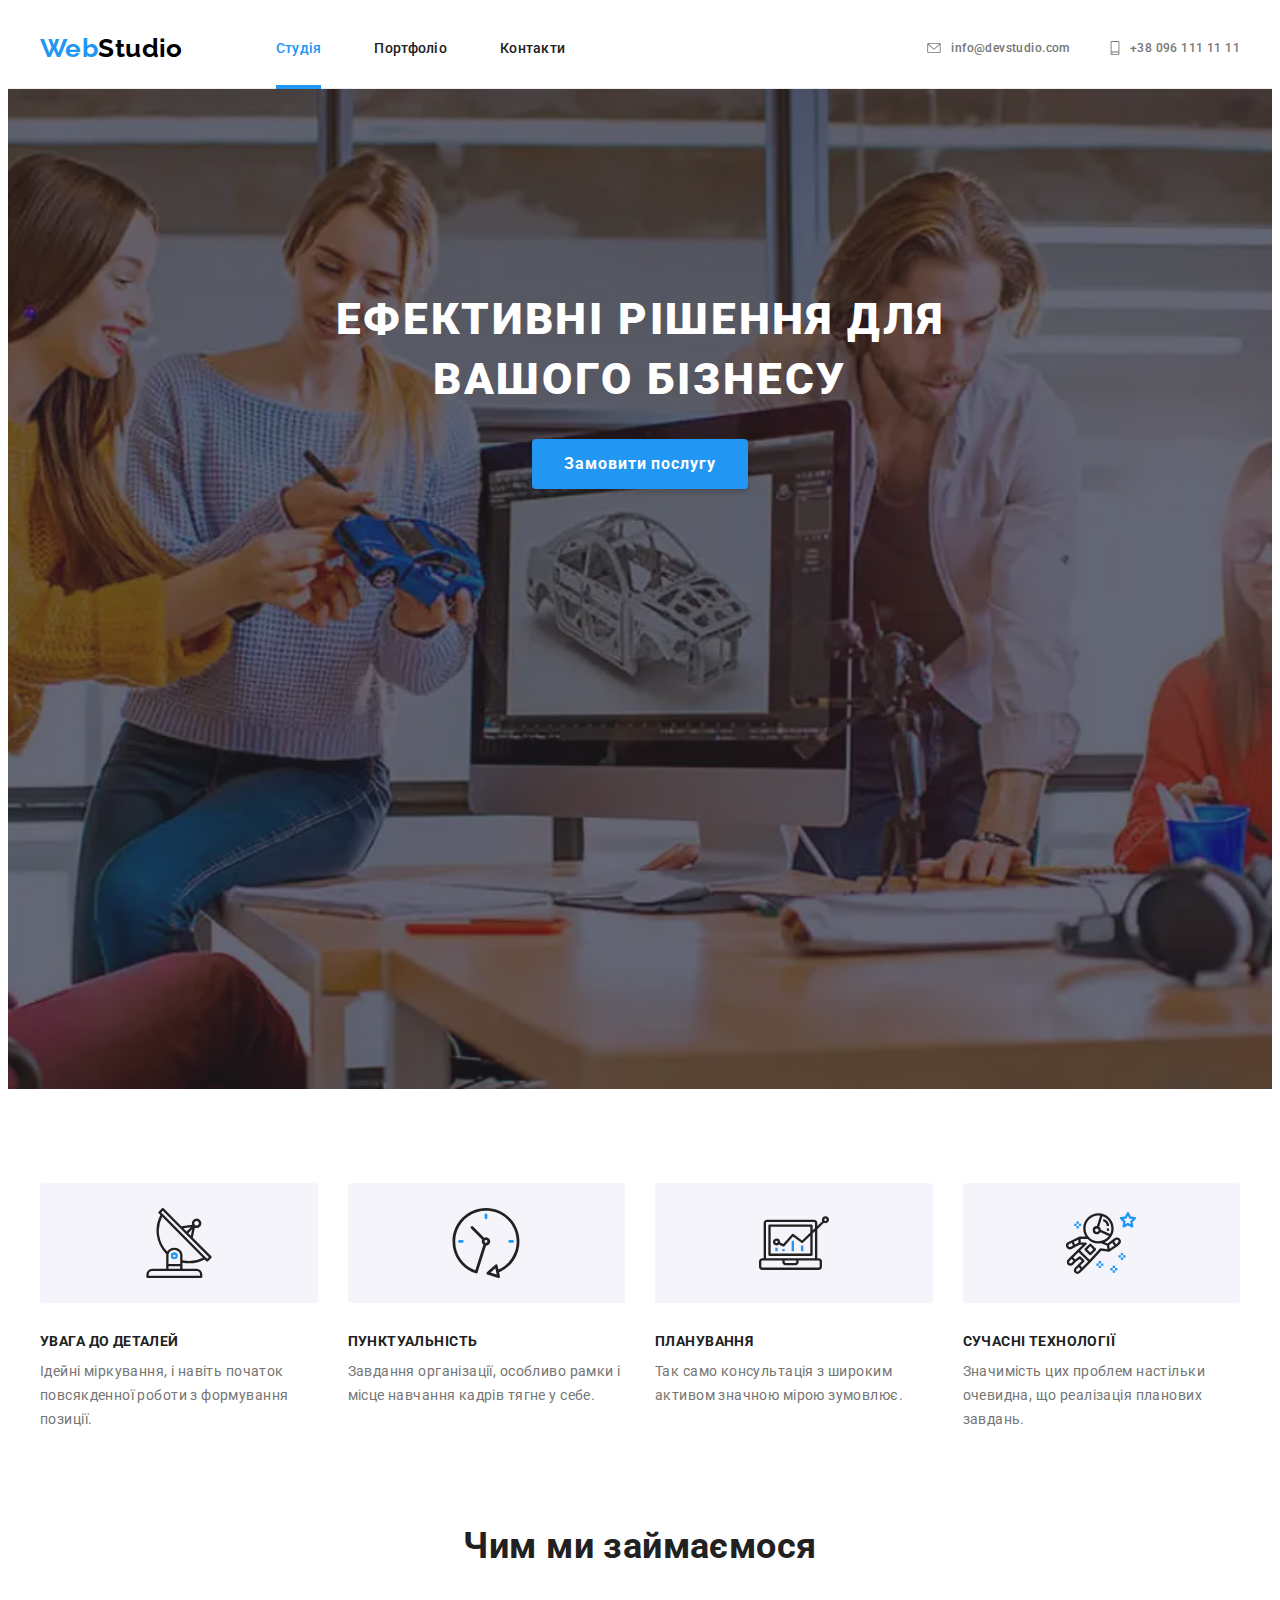
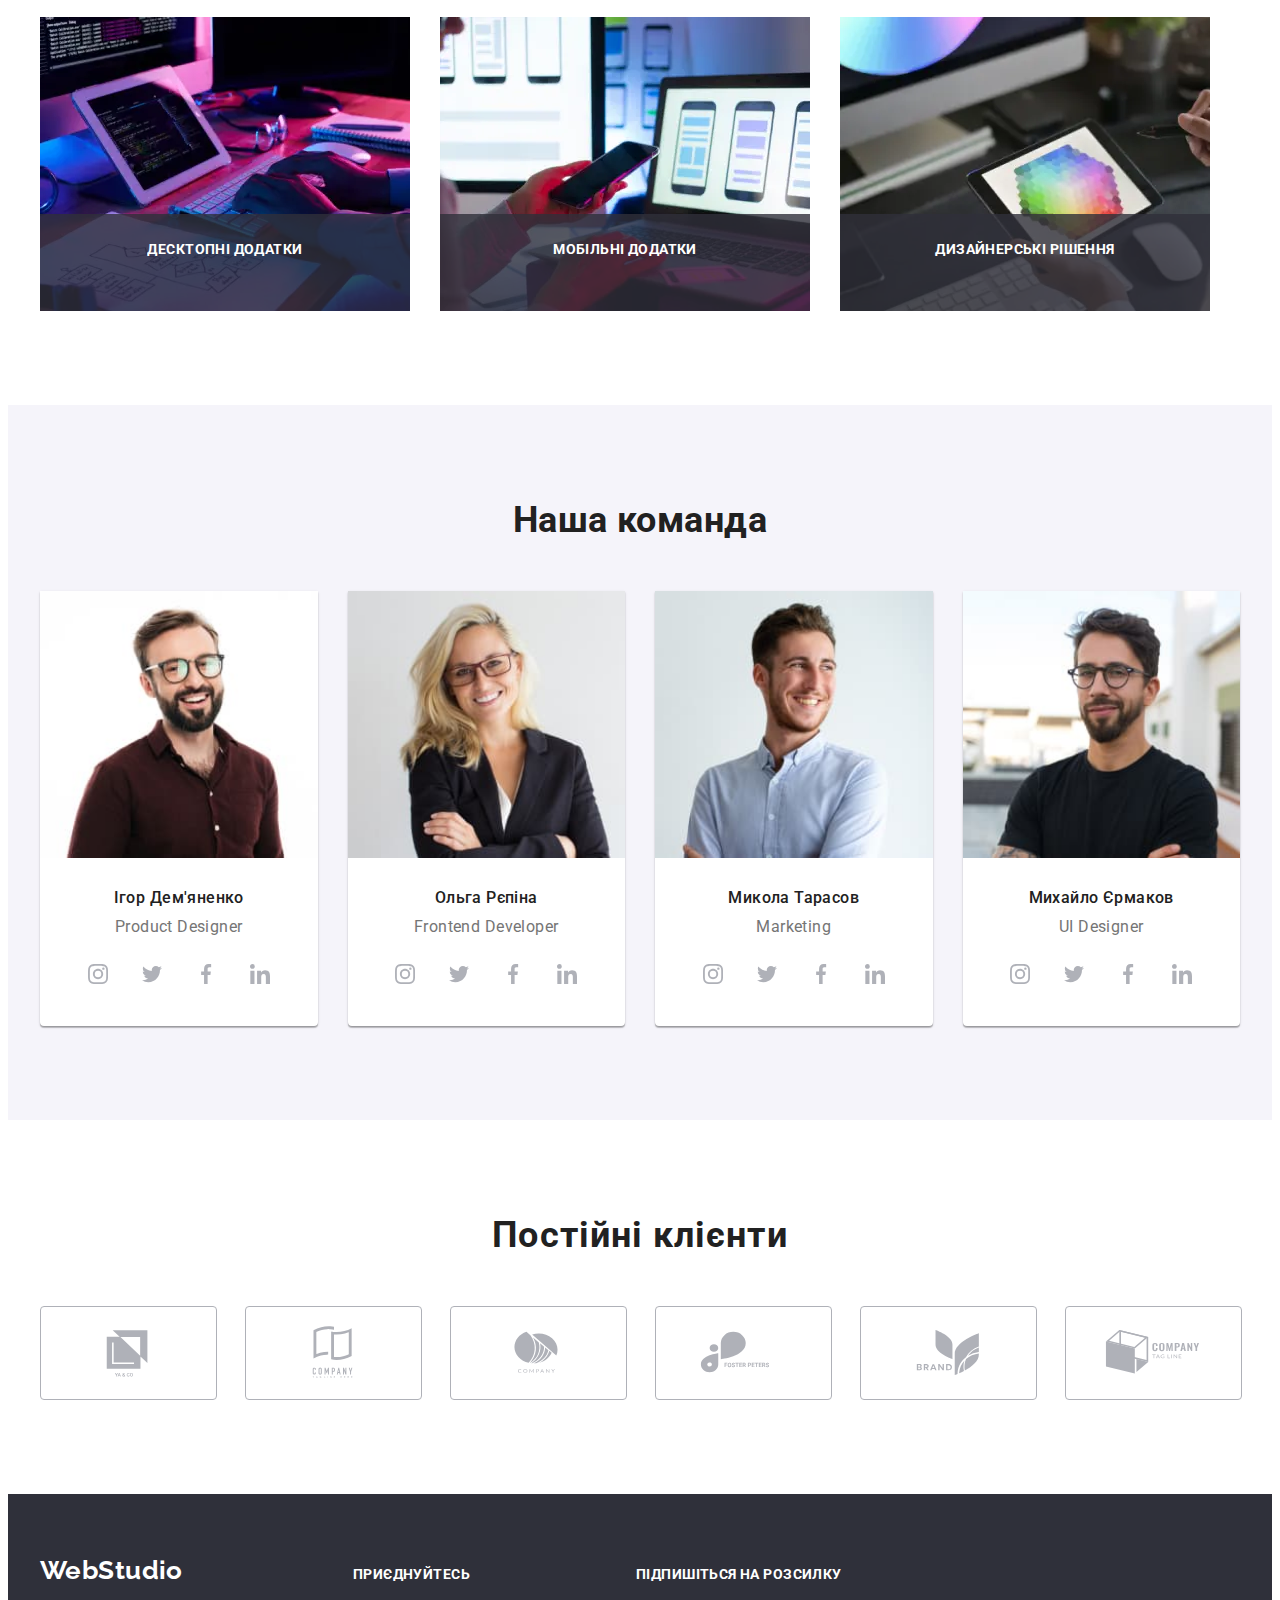
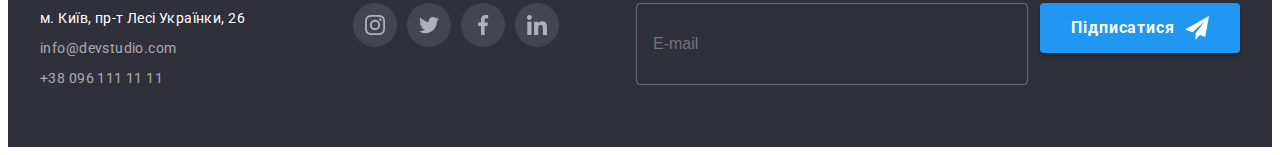
==== commit b30edded: "7" ====
--- a/index.html
+++ b/index.html
@@ -19,21 +19,60 @@
 </head>
 
 <body>
-  <!--   <header class="hdr"> TODO -->
   <header class="hdr">
     <div class="container hdr__container">
       <a class="logo hdr__logo" href="/">
         <span class="logo--accent">Web</span>Studio
       </a>
-      <!--  class="contacts__svg" TODO-->
-
-      <button type="button" class="hdr__menu-btn">
-        <svg width="40" height="40" class="hdr__menu-icon">
+
+      <!-- mobile menu -->
+      <div class="hdr__menu is-hidden" data-menu>
+        <button class="menu-close" data-menu-close>
+          <svg width="40" height="40">
+            <use href="./images/icons.svg#icon-close"></use>
+          </svg>
+        </button>
+
+        <ul class="nav">
+          <li><a class="nav__link" href="./index.html">Студія</a>
+          </li>
+          <li><a class="nav__link" href="./portfolio.html">Портфоліо</a>
+          </li>
+          <li><a class="nav__link" href="#">Контакти</a>
+          </li>
+        </ul>
+
+        <div class="menu__contacts">
+          <a href="tel:+380961111111" class="contacts-phone">+38 096 111 11 11</a>
+          <a href="mailto:info@devstudio.com" class="contacts-email">info@devstudio.com</a>
+        </div>
+
+        <ul class="soc">
+          <li class="soc__item">
+            <a class="soc__link" href="#">
+              Instagram</a>
+          </li>
+          <li class="soc__item">
+            <a class="soc__link" href="#">Twitter</a>
+          </li>
+          <li class="soc__item">
+            <a class="soc__link" href="#">Facebook</a>
+          </li>
+          <li class="soc__item">
+            <a class="soc__link" href="#">LinkedIn</a>
+          </li>
+        </ul>
+      </div>
+
+      <button type="button" class="menu-open" data-menu-open>
+        <svg width="40" height="40" class="menu-icon">
           <use href="./images/icons.svg#icon-menu"></use>
         </svg>
       </button>
-
-      <nav class="navigation hdr__navigation">
+      <!-- eo mobile menu -->
+
+      <!-- navigation component -->
+      <nav class="navigation">
         <ul class="navigation__list">
           <li class="navigation__item">
             <a class="navigation__link navigation__link--current" href="./index.html">Студія</a>
@@ -47,17 +86,17 @@
         </ul>
       </nav>
 
-      <ul class="contacts hdr__contacts">
-        <li class="contacts__item">
+      <!-- contacts component -->
+      <ul class="contacts">
+        <li>
           <a class="contacts__link" href="mailto:info@devstudio.com">
-            <svg width="16" height="12" class="contacts__svg">
+            <svg width="14" height="10">
               <use href="./images/icons.svg#icon-envelope"></use>
             </svg>info@devstudio.com</a>
         </li>
-        
-        <li class="contacts__item">
+        <li>
           <a class="contacts__link" href="tel:+380961111111">
-            <svg width="10" height="16" class="contacts__svg">
+            <svg width="10" height="14">
               <use href="./images/icons.svg#icon-smartphone"></use>
             </svg>+38 096 111 11 11</a>
         </li>
@@ -349,8 +388,155 @@
         </ul>
       </div>
     </section>
-
   </main>
+
+  <!-- footer -->
+    <footer class="ftr">
+      <div class="container ftr__container">
+        <div ftr__div>
+          <a href="/" class="logo ftr__logo">
+            <span class="logo__accent">Web</span>Studio</a>
+          <address class="addr ftr__addr">
+            <ul class="addr__list">
+              <li class="addr__item">
+                <a class="addr__link addr__link--white"
+                  href="https://www.google.com/maps/place/Lesi+Ukrainky+Blvd,+26,+Kyiv,+Ukraine,+02000/@50.4265807,30.5383858,17z/data=!3m1!4b1!4m5!3m4!1s0x40d4cf0e033ecbe9:0x57a4dffefec77da0!8m2!3d50.4265807!4d30.5383858"
+                  target="_blank" rel="noopener noreferrer">м. Київ, пр-т Лесі Українки, 26
+                </a>
+              </li>
+              <li class="addr__item">
+                <a class="addr__link" href="mailto:info@devstudio.com">info@devstudio.com</a>
+              </li>
+              <li class="addr__item">
+                <a class="addr__link" href="tel:+380961111111">+38 096 111 11 11</a>
+              </li>
+            </ul>
+          </address>
+        </div>
+
+        <div class="ftr__wrap">
+          <h3 class="ftr__title">приєднуйтесь</h3>
+
+          <ul class="soc-list ftr__soc-list">
+            <li class="soc-list__item">
+              <a class="soc-list__link soc-list__link--bkg-dark" href="#">
+                <svg class="soc-list__icon" width="20" height="20">
+                  <use href="./images/icons.svg#icon-instagram"></use>
+                </svg>
+              </a>
+            </li>
+            <li class="soc-list__item">
+              <a class="soc-list__link soc-list__link--bkg-dark" href="#">
+                <svg class="soc-list__icon" width="20" height="20">
+                  <use href="./images/icons.svg#icon-twitter"></use>
+                </svg></a>
+            </li>
+            <li class="soc-list__item">
+              <a class="soc-list__link soc-list__link--bkg-dark" href="#">
+                <svg class="soc-list__icon" width="20" height="20">
+                  <use href="./images/icons.svg#icon-facebook"></use>
+                </svg></a>
+            </li>
+            <li class="soc-list__item">
+              <a class="soc-list__link soc-list__link--bkg-dark" href="#">
+                <svg class="soc-list__icon" width="20" height="20">
+                  <use href="./images/icons.svg#icon-linkedin"></use>
+                </svg></a>
+            </li>
+          </ul>
+        </div>
+
+       <!-- //HW6 email input form added to footer -->
+        <div class="ftr__wrap">
+          <h3 class="ftr__title">Підпишіться на розсилку</h3>
+          <form>
+            <div class="send-email ftr__send-email">
+              <input type="email" name="email" placeholder="E-mail" aria-label="Електронна пошта" required
+                class="send-email__input" />
+              <button type="submit" class="btn send-email__btn">
+                <span class="btn__label">Підписатися</span>
+                <svg width="24" height="24" class="btn__svg">
+                  <use href="./images/icons.svg#icon-send"></use>
+                </svg>
+              </button>
+            </div>
+          </form>
+        </div>
+      </div>
+    </footer>
+
+  <!-- Розмітка  напівпрозорого «бекдропа»  модального вікна. -->
+  <!-- Модальне вікно з формою заявки відкривається по натисканню на "Замовити послугу".
+        Для цього необхідно додати до розмітки спеціальні атрибути:
+        data-modal-open - на кнопку відкриття модального вікна.
+        data-modal-close - на кнопку закриття модального вікна.
+        data-modal - на бекдроп модального вікна. -->
+
+  <div class="backdrop is-hidden " data-modal>
+    <div class="modal">
+      <p class="modal__title">Залиште свої дані, ми вам передзвонимо</p>
+
+      <!-- // HW6 contact request form -->
+      <form class="request-form" name="contact-request-form">
+        <label for="requestor-name" class="request-form__label">Ім'я</label>
+        <div class="request-form__field">
+          <input type="text" name="name" id="requestor-name" class="bordered" required>
+          <svg width="18" height="18">
+            <use href="./images/icons.svg#icon-person"></use>
+          </svg>
+        </div>
+
+        <label for="requestor-tel" class="request-form__label">Телефон</label>
+        <div class="request-form__field">
+          <input type="tel" name="tel" id="requestor-tel" class="bordered" required>
+          <svg width="18" height="18">
+            <use href="./images/icons.svg#icon-phone"></use>
+          </svg>
+        </div>
+
+        <label for="requestor-email" class="request-form__label">Пошта</label>
+        <div class="request-form__field">
+          <input type="email" name="email" id="requestor-email" class="bordered">
+          <svg width="18" height="18">
+            <use href="./images/icons.svg#icon-email"></use>
+          </svg>
+        </div>
+
+        <label for="requestor-comment" class="request-form__label">Коментар</label>
+        <textarea name="comment" id="requestor-comment" placeholder="Введіть текст" class="comment bordered"></textarea>
+
+
+
+        <input type="checkbox" name="consent" id="requestor-consent" class="consent-input" required>
+
+        <label for="requestor-consent" class="consent-text">
+          <span>
+            <svg width="16" height="15">
+              <use href="./images/icons.svg#icon-tick"></use>
+            </svg>
+          </span>
+          Погоджуюся з розсилкою
+          та приймаю <a href="#" class="consent-link">Умови договору</a>
+        </label>
+
+        <button type="submit" class="btn modal__btn">
+          <span class="btn-submit__label">Відправити</span>
+        </button>
+
+        <!--  HW5 кнопка закриття модального вікна -->
+        <button type="button" class="btn-close" data-modal-close>
+          <svg width="18" height="18">
+            <use href="./images/icons.svg#icon-close"></use>
+          </svg>
+        </button>
+      </form>
+    </div>
+  </div>
+
+  <!-- Перед закриваючим тегом body доданий тег script з посиланням на
+      файл скрипта для модально вікна-->
+  <script src="./js/modal.js"></script>
+  <script src="./js/menu.js"></script>
 </body>
 
 </html>
--- a/css/main.css
+++ b/css/main.css
@@ -1,12 +1,4 @@
 @charset "UTF-8";
-.navigation__list, .contacts {
-  display: flex;
-  padding: auto 0;
-}
-.navigation__list > li:not(:last-child), .contacts > li:not(:last-child) {
-  margin-right: 50px;
-}
-
 h1,
 h2,
 h3,
@@ -76,12 +68,27 @@
   }
 }
 
+.accented {
+  color: var(--color-accent);
+}
+
 .logo {
-  font-weight: 700;
-  font-size: 24px;
-  line-height: 1.1741666667;
   font-family: Raleway;
   display: inline-block;
+}
+@media screen and (max-width: 1199px) {
+  .logo {
+    font-weight: 700;
+    font-size: 24px;
+    line-height: 1.1741666667;
+  }
+}
+@media screen and (min-width: 1200px) {
+  .logo {
+    font-weight: 700;
+    font-size: 26px;
+    line-height: 1.1923076923;
+  }
 }
 .logo--accent {
   color: var(--color-accent);
@@ -203,15 +210,32 @@
 
 /* line height increased to extende link active zone */
 .contacts {
-  font-weight: 500;
-  line-height: 3;
-}
+  display: none;
+}
+@media screen and (min-width: 768px) {
+  .contacts {
+    display: flex;
+    flex-direction: column;
+    justify-content: center;
+    gap: 10px;
+    font-weight: 500;
+    font-size: 12px;
+    line-height: 1.1666666667;
+    letter-spacing: 0.02;
+  }
+}
+@media screen and (min-width: 1200px) {
+  .contacts {
+    flex-direction: row;
+    gap: 40px;
+  }
+}
+
 .contacts__link {
+  display: flex;
+  align-items: center;
+  gap: 8px;
   color: var(--color-primary);
-  display: flex;
-  align-items: center;
-  justify-content: center;
-  gap: 10px;
   fill: var(--color-primary);
   transition: color var(--anim-timing), fill var(--anim-timing);
 }
@@ -219,34 +243,86 @@
   color: var(--color-accent);
   fill: var(--color-accent);
 }
-
-.navigation__list {
-  font-weight: 500;
-  line-height: 3;
-  letter-spacing: 0.02em;
-}
-.navigation__link {
-  display: inline-block;
-  color: var(--color-secondary);
-  text-align: center;
-  transition: color var(--anim-timing);
-}
-.navigation__link--current {
-  position: relative;
-  color: var(--color-accent);
-}
-.navigation__link--current::after {
-  content: "";
-  height: 4px;
-  width: 100%;
-  background-color: var(--color-accent);
+@media screen and (min-width: 1200px) {
+  .contacts__link {
+    gap: 10px;
+  }
+}
+
+.navigation {
+  display: none;
+}
+@media screen and (min-width: 768px) {
+  .navigation {
+    display: block;
+    margin-right: auto;
+    margin-left: 88px;
+  }
+  .navigation__list {
+    display: flex;
+    gap: 50px;
+    font-weight: 500;
+    line-height: 1.1428571429;
+    letter-spacing: 0.02em;
+  }
+  .navigation__link {
+    color: var(--color-secondary);
+    transition: color var(--anim-timing);
+  }
+  .navigation__link--current {
+    position: relative;
+    color: var(--color-accent);
+  }
+  .navigation__link--current::after {
+    content: "";
+    height: 4px;
+    width: 100%;
+    background-color: var(--color-accent);
+    display: block;
+    position: absolute;
+    bottom: -33px;
+  }
+  .navigation__link--active:hover, .navigation__link--active:focus {
+    color: var(--color-accent);
+  }
+}
+@media screen and (min-width: 1200px) {
+  .navigation {
+    margin-left: 93px;
+  }
+  .navigation__list {
+    gap: 53px;
+  }
+  .navigation--current::after {
+    bottom: -20px;
+  }
+}
+
+.addr {
+  font-style: inherit;
+}
+.addr__list {
+  padding: 0px;
+}
+.addr__link {
   display: block;
-  position: absolute;
-  bottom: -20px;
-}
-.navigation__link--active:hover, .navigation__link--active:focus {
+  line-height: 24px;
+  color: var(--color-ftr-text);
+}
+.addr__link:hover, .addr__link:focus {
   color: var(--color-accent);
   fill: var(--color-accent);
+}
+.addr__link--white {
+  color: var(--color-white);
+}
+
+li.addr__item {
+  height: 21px;
+  margin-bottom: 9px;
+}
+li.addr__item:last-child {
+  margin-bottom: 0;
 }
 
 .card {
@@ -317,6 +393,42 @@
   flex-basis: calc(100% / var(--card-columns) - var(--card-gap) * (var(--card-columns) - 1));
 }
 
+.send-email {
+  display: flex;
+  gap: 12px;
+}
+
+.send-email__input {
+  height: 50px;
+  width: 358px;
+  padding: 15px 16px;
+  background-color: transparent;
+  font-weight: 400;
+  font-size: 16px;
+  line-height: 1.25;
+  color: var(--color-ftr-text);
+  border: var(--border-email-input);
+  border-radius: 4px;
+  box-shadow: none;
+  transition: border-color var(--anim-timing), box-shadow var(--anim-timing);
+}
+.send-email__input:hover, .send-email__input:focus {
+  border-color: var(--color-accent);
+  box-shadow: var(--btn-shadow);
+}
+
+.send-email__btn {
+  width: 200px;
+  height: 50px;
+  color: var(--color-white);
+  background-color: var(--color-accent);
+  box-shadow: var(--btn-shadow);
+  font-weight: 700;
+  font-size: 16px;
+  line-height: 1.875;
+  letter-spacing: 0.06em;
+}
+
 .soc-list {
   display: flex;
   gap: 10px;
@@ -353,41 +465,389 @@
   fill: #fff;
 }
 
+/* оформлення напівпрозорого «бекдропа». «Бекдроп» заповнює 100% висоти і ширини в'юпорту */
+.backdrop {
+  position: fixed;
+  top: 0;
+  left: 0;
+  right: 0;
+  bottom: 0;
+  visibility: visible;
+  background-color: rgba(0, 0, 0, 0.2);
+  transition: opacity var(--anim-timing);
+}
+
+/*
+ Модальне вікно спозиційоване посередині бекдропа. Поява і приховування модального вікна анімовано за
+допомогою переходу з довільним ефектом, наприклад scale або translate, і opacity.
+*/
+.modal {
+  position: absolute;
+  top: 50%;
+  left: 50%;
+  min-width: 528px;
+  min-height: 581px;
+  background-color: #ffffff;
+  border-radius: 4px;
+  box-shadow: var(--shadow-static-triple);
+  transform: translate(-50%, -50%);
+  transition: transform var(--anim-timing);
+  padding: 40px;
+}
+.modal__btn {
+  width: 200px;
+  height: 50px;
+  color: var(--color-white);
+  background-color: var(--color-accent);
+  box-shadow: var(--btn-shadow);
+  font-weight: 700;
+  font-size: 16px;
+  line-height: 1.875;
+  letter-spacing: 0.06em;
+}
+
+.backdrop.is-hidden .modal {
+  transform: translate(-50%, -50%) scale(0.1) rotate(-90deg);
+}
+
+.modal__title {
+  display: block;
+  width: 100%;
+  color: var(--color-secondary);
+  font-weight: 700;
+  font-size: 20px;
+  line-height: 1.15;
+  text-align: center;
+  margin-bottom: 12px;
+}
+
+/* HW6 contact request form */
+.request-form__label {
+  font-weight: 400;
+  font-size: 12px;
+  line-height: 1.1666666667;
+  letter-spacing: 0.01em;
+  display: block;
+  margin-bottom: 4px;
+}
+
+/* borders and style for :focus */
+.bordered {
+  border: var(--border-request-form__field);
+  border-radius: 4px;
+  transition: border-color var(--anim-timing);
+}
+.bordered:focus-visible {
+  outline-style: none;
+}
+.bordered:hover, .bordered:focus {
+  border-color: var(--color-accent);
+}
+
+.bordered + svg,
+.bordered + svg {
+  fill: var(--color-secondary);
+  transition: fill var(--anim-timing);
+}
+
+.bordered:hover + svg,
+.bordered:focus + svg {
+  fill: var(--color-accent);
+}
+
+/* box for icon and input - name, phone, email*/
+.request-form__field {
+  position: relative;
+  width: 100%;
+  height: 40px;
+  margin-bottom: 12px;
+}
+
+.request-form__field > svg {
+  position: absolute;
+  top: 50%;
+  left: 12px;
+  transform: translateY(-50%);
+}
+
+.request-form__field > input {
+  width: 100%;
+  height: 100%;
+  padding-left: 42px;
+  cursor: pointer;
+}
+
+.comment {
+  width: 100%;
+  height: 120px;
+  padding: 12px 16px;
+  margin-bottom: 20px;
+  resize: none;
+  cursor: pointer;
+}
+
+.comment::-moz-placeholder {
+  font-weight: 400;
+  font-size: 12px;
+  line-height: 1.1666666667;
+  letter-spacing: 0.01em;
+}
+
+.comment:-ms-input-placeholder {
+  font-weight: 400;
+  font-size: 12px;
+  line-height: 1.1666666667;
+  letter-spacing: 0.01em;
+}
+
+.comment::placeholder {
+  font-weight: 400;
+  font-size: 12px;
+  line-height: 1.1666666667;
+  letter-spacing: 0.01em;
+}
+
+/* HW#6 Customized checkbox */
+.consent-text {
+  display: flex;
+  align-items: baseline;
+  justify-content: center;
+  position: relative;
+  cursor: pointer;
+  margin-bottom: 30px;
+}
+
+.consent-link {
+  color: var(--color-accent);
+  text-decoration: underline;
+  text-decoration-thickness: 1px;
+}
+
+/* Hide default checkbox */
+.consent-input {
+  /* display: none; Not Ok - not getting tab focus*/
+  border: 0;
+  opacity: 0;
+  height: 0;
+  width: 0;
+  padding: 0px;
+  position: absolute;
+}
+
+.consent-text span {
+  width: 16px;
+  height: 15px;
+  border: 2px solid var(--color-secondary);
+  border-radius: 2px;
+  margin-right: 7px;
+  display: flex;
+  align-items: center;
+  justify-content: center;
+  fill: transparent;
+  transition: border-color var(--anim-timing);
+}
+.consent-input:checked + .consent-text span {
+  background-color: var(--color-accent);
+  border-color: var(--color-accent);
+  fill: #fff;
+}
+.consent-input:hover + .consent-text span, .consent-input:focus + .consent-text span {
+  border-color: var(--color-accent);
+}
+
+.filters {
+  display: flex;
+  justify-content: center;
+}
+.filters__item {
+  margin-left: 8px;
+}
+.filters__item:first-child {
+  margin-left: 0;
+}
+.filters__btn {
+  color: var(--color-secondary);
+  font-weight: 500;
+  font-size: 16px;
+  line-height: 1.625;
+  padding: 6px 22px;
+  transition: background-color var(--anim-timing), color var(--anim-timing), box-shadow var(--anim-timing);
+}
+.filters__btn:hover, .filters__btn :focus {
+  color: var(--color-white);
+  background-color: var(--color-accent);
+  box-shadow: var(--shadow-btn-triple);
+}
+
+.btn {
+  border-radius: 4px;
+  border-style: none;
+  display: flex;
+  align-items: center;
+  justify-content: center;
+  gap: 10px;
+}
+
+/* оформлення кнопки закриття модального вікна  */
+.btn-close {
+  width: 30px;
+  height: 30px;
+  border-radius: 50%;
+  border: 1px solid rgba(0, 0, 0, 0.1);
+  background-color: transparent;
+  position: absolute;
+  right: 8px;
+  top: 8px;
+  display: flex;
+  align-items: center;
+  justify-content: center;
+  fill: var(--color-secondary);
+  transition: fill var(--anim-timing);
+}
+.btn-close:hover, .btn-close:focus {
+  fill: var(--color-accent);
+}
+
 .hdr {
   border-bottom: 1px solid #ececec;
 }
+
 .hdr__container {
-  padding: 10px 15px;
+  height: 60px;
+  padding: auto 15px;
   display: flex;
   align-items: center;
   justify-content: space-between;
 }
+@media screen and (min-width: 768px) {
+  .hdr__container {
+    height: 80px;
+  }
+}
+
 .hdr__logo {
   color: var(--color-black);
 }
-.hdr__navigation {
+
+.hdr__menu {
   display: none;
-  margin-right: auto;
-}
-
-.contacts.hdr__contacts {
+}
+@media screen and (max-width: 767px) {
+  .hdr__menu {
+    display: flex;
+    flex-direction: column;
+    justify-content: space-between;
+    background-color: white;
+    position: fixed;
+    top: 0;
+    left: 0;
+    width: 100vw;
+    height: 100vh;
+    padding: 48px 0 48px 40px;
+  }
+}
+
+.menu-open {
   display: none;
 }
-
-.hdr__menu-icon {
-  fill: var(--color-secondary);
-  transition: fill var(--anim-timing);
-  display: block;
-}
-.hdr__menu-btn:focus .hdr__menu-icon, .hdr__menu-btn:hover .hdr__menu-icon {
-  fill: var(--color-accent);
-}
-
-.hdr__menu-btn {
+@media screen and (max-width: 767px) {
+  .menu-open {
+    display: block;
+    background-color: #fff;
+    border-style: none;
+    margin: 0;
+    padding: 0;
+    fill: var(--color-secondary);
+    transition: fill var(--anim-timing);
+  }
+  .menu-open:hover, .menu-open:focus {
+    fill: var(--color-accent);
+  }
+}
+
+.menu-close {
+  position: absolute;
+  top: 10px;
+  right: 15px;
   background-color: #fff;
   border-style: none;
   margin: 0;
   padding: 0;
+  fill: var(--color-secondary);
+  transition: fill var(--anim-timing);
+}
+.menu-close:hover, .menu-close:focus {
+  fill: var(--color-accent);
+}
+
+.menu-icon {
+  display: block;
+}
+
+.nav {
+  font-weight: 500;
+  font-size: 40px;
+  line-height: 1.172;
+  letter-spacing: 0.02;
+  display: flex;
+  flex-direction: column;
+  gap: 32px;
+}
+
+.nav__link {
+  color: var(--color-secondary);
+}
+.nav__link:hover, .nav__link:focus {
+  color: var(--color-accent);
+}
+
+.menu__contacts {
+  display: flex;
+  flex-direction: column;
+  gap: 32px;
+  font-weight: 500;
+  font-size: 24px;
+  line-height: 1.1720833333;
+  letter-spacing: 0.02;
+}
+
+.contacts-phone {
+  font-weight: 500;
+  font-size: 34px;
+  line-height: 1.1717647059;
+  letter-spacing: 0.02;
+  color: var(--color-accent);
+}
+
+.contacts-email {
+  color: var(--color-primary);
+  font-weight: 500;
+  font-size: 34px;
+  line-height: 1.1717647059;
+  letter-spacing: 0.02;
+}
+
+.soc {
+  display: flex;
+  font-weight: 500;
+  font-size: 18px;
+  line-height: 1.2222222222;
+  letter-spacing: 0.02;
+  margin-top: 32px;
+}
+
+.soc__item {
+  padding: 0 10px;
+}
+.soc__item:first-child {
+  padding-left: 0;
+}
+.soc__item:not(:last-child) {
+  border-right: 1px solid rgba(33, 33, 33, 0.2);
+}
+
+.soc__link {
+  color: var(--color-accent);
 }
 
 /* фон - Велике зображення з ефектом затемнення (під хедером).
@@ -667,4 +1127,38 @@
 }
 .client__link:focus .clients__icon, .client__link:hover .clients__icon {
   fill: var(--color-accent);
+}
+
+.projects {
+  padding: 94px 0;
+}
+
+.projects__filters {
+  margin-bottom: 50px;
+}
+
+.ftr {
+  padding-top: 60px;
+  padding-bottom: 60px;
+  background-color: var(--color-background-black);
+}
+.ftr__wrap {
+  padding-top: 12px;
+}
+.ftr__title {
+  margin-bottom: 20px;
+  color: #ffffff;
+  text-transform: uppercase;
+  font-size: 14px;
+  line-height: 1.1721428571;
+}
+.ftr__logo {
+  color: var(--color-white);
+  margin-bottom: 20px;
+  margin-right: 93px;
+}
+.ftr__container {
+  display: flex;
+  align-items: baseline;
+  justify-content: space-between;
 }--- a/css/main.min.css
+++ b/css/main.min.css
@@ -1 +1 @@
-.navigation__list,.contacts{display:flex;padding:auto 0}.navigation__list>li:not(:last-child),.contacts>li:not(:last-child){margin-right:50px}h1,h2,h3,h4,h5,h6,p{margin:0}img{display:block;max-width:100%;height:auto}ul{list-style:none;margin:0;padding:0}a{text-decoration:none}button{font-family:inherit;cursor:pointer;display:block;margin:0 auto}body{background-color:var(--color-white);color:var(--color-primary);font-family:Roboto,sans-serif;font-size:14px;line-height:1.7142857143;letter-spacing:.03em}.section-title{color:var(--color-secondary);text-align:center;margin-bottom:30px;font-size:28px;line-height:1.1717857143}@media screen and (min-width: 768px){.section-title{font-size:36px;line-height:1.1666666667;margin-bottom:50px}}.section-list{display:flex;gap:30px;flex-direction:column}@media screen and (min-width: 768px){.section-list{flex-direction:row;flex-wrap:wrap}}.logo{font-weight:700;font-size:24px;line-height:1.1741666667;font-family:Raleway;display:inline-block}.logo--accent{color:var(--color-accent)}:root{--hero-grad: linear-gradient( rgba(47, 48, 58, 0.4), rgba(47, 48, 58, 0.4) );--width-phone: 480px;--width-tablet:768px;--width-desktop:1200px;--color-primary: #757575;--color-secondary: #212121;--color-accent: #2196f3;--color-white: #ffffff;--color-black: #000000;--color-ftr-text: rgba(255, 255, 255, 0.6);--color-background: #f5f5f5;--color-background-secondary: #f5f4fa;--color-background-black: #2f303a;--color-border: #eeeeee;--color-fill-inactive: #afb1b8;--border-request-form__field: 1px solid rgba(33, 33, 33, 0.2);--border-email-input: 1px solid #ffffff4d;--shadow-static-triple: 0px 2px 1px 0px #00000033, 0px 1px 1px 0px #00000024, 0px 1px 3px 0px #0000001f;--card-shadow: 1px 4px 6px 0px #00000029, 0px 4px 4px 0px #0000000f, 0px 1px 1px 0px #0000001f;--shadow-btn-triple: 0px 2px 2px 0px #0000001f, 0px 1px 2px 0px #00000014, 0px 3px 1px 0px #0000001a;--btn-shadow: 0px 4px 4px 0px #00000026;--btn-shadow-test: 0px 40px 4px 0px #ff000026;--card-columns: 3;--card-gap: 30px;--anim-timing: 250ms cubic-bezier(0.4, 0, 0.2, 1) 0ms;--anim-timing-test: 2050ms cubic-bezier(0.4, 0, 0.2, 1) 1000ms}.visually-hidden{position:absolute;width:1px;height:1px;margin:-1px;border:0;padding:0;white-space:nowrap;-webkit-clip-path:inset(100%);clip-path:inset(100%);clip:rect(0 0 0 0);overflow:hidden}.is-hidden{visibility:hidden;opacity:0;pointer-events:none}.container{width:100%;min-width:320px;padding:0 15px;margin:0 auto}@media screen and (min-width: 480px){.container{width:480px}}@media screen and (min-width: 768px){.container{width:768px}}@media screen and (min-width: 1200px){.container{width:1200px}}.competence{display:none}@media screen and (min-width: 1200px){.competence{display:block;padding-bottom:94px}}.competence__item{width:370px;position:relative}.competence__title{position:absolute;width:inherit;height:70px;padding-top:27px;bottom:0px;background-color:rgba(47,48,58,.8);font-size:14px;line-height:1.1721428571;color:#fff;text-align:center;text-transform:uppercase}.contacts{font-weight:500;line-height:3}.contacts__link{color:var(--color-primary);display:flex;align-items:center;justify-content:center;gap:10px;fill:var(--color-primary);transition:color var(--anim-timing),fill var(--anim-timing)}.contacts__link:hover,.contacts__link:focus{color:var(--color-accent);fill:var(--color-accent)}.navigation__list{font-weight:500;line-height:3;letter-spacing:.02em}.navigation__link{display:inline-block;color:var(--color-secondary);text-align:center;transition:color var(--anim-timing)}.navigation__link--current{position:relative;color:var(--color-accent)}.navigation__link--current::after{content:"";height:4px;width:100%;background-color:var(--color-accent);display:block;position:absolute;bottom:-20px}.navigation__link--active:hover,.navigation__link--active:focus{color:var(--color-accent);fill:var(--color-accent)}.card{height:404px;width:370px;transition:box-shadow var(--anim-timing)}.card:hover{box-shadow:var(--card-shadow)}.card__wrap{position:relative;overflow:hidden}.card__overlay{width:100%;height:100%;padding:63px 24px;background-color:rgba(33,150,243,.9);color:#fff;font-weight:400;font-size:18px;line-height:1.5555555556;position:absolute;top:100%;transition:top var(--anim-timing)}.card:hover .card__overlay{top:0px}.card__description{padding:20px 24px 19px;border-bottom:1px solid var(--color-border);border-left:1px solid var(--color-border);border-right:1px solid var(--color-border)}.card__title{font-weight:700;font-size:18px;line-height:2;letter-spacing:.06;color:var(--color-secondary);margin-bottom:4px}.card__subtitle{font-size:16px;line-height:1.875;color:var(--color-primary)}.cardset{display:flex;flex-wrap:wrap;margin-top:calc(-1*var(--card-gap));margin-left:calc(-1*var(--card-gap))}.cardset__item{margin-left:var(--card-gap);margin-top:var(--card-gap);flex-basis:calc(100%/var(--card-columns) - var(--card-gap)*(var(--card-columns) - 1))}.soc-list{display:flex;gap:10px}.soc-list--centered{justify-content:center}.soc-list__item{width:44px;height:44px}.soc-list__link{width:100%;height:100%;border-radius:50%;display:flex;align-items:center;justify-content:center;gap:10px;background-color:rgba(0,0,0,0);transition:background-color var(--anim-timing)}.soc-list__link--bkg-dark{background-color:rgba(255,255,255,.1)}.soc-list__link:focus,.soc-list__link:hover{background-color:var(--color-accent)}.soc-list__icon{fill:var(--color-fill-inactive);transition:fill var(--anim-timing)}.soc-list__link:focus .soc-list__icon,.soc-list__link:hover .soc-list__icon{fill:#fff}.hdr{border-bottom:1px solid #ececec}.hdr__container{padding:10px 15px;display:flex;align-items:center;justify-content:space-between}.hdr__logo{color:var(--color-black)}.hdr__navigation{display:none;margin-right:auto}.contacts.hdr__contacts{display:none}.hdr__menu-icon{fill:var(--color-secondary);transition:fill var(--anim-timing);display:block}.hdr__menu-btn:focus .hdr__menu-icon,.hdr__menu-btn:hover .hdr__menu-icon{fill:var(--color-accent)}.hdr__menu-btn{background-color:#fff;border-style:none;margin:0;padding:0}.hero{width:100%;height:400px;min-width:320px;padding:118px 0;margin:0 auto;background-repeat:no-repeat;background-position:center;background-size:cover;background-image:var(--hero-grad),url("../images/hero/Hero480.jpg");background-image:var(--hero-grad),url("../images/hero/Hero480.webp")}@media(min-device-pixel-ratio: 2),(-webkit-min-device-pixel-ratio: 2),(min-resolution: 192dpi),(min-resolution: 2dppx){.hero{background-image:var(--hero-grad),url("../images/hero/Hero480@2x.jpg");background-image:var(--hero-grad),url("../images/hero/Hero480@2x.webp")}}@media screen and (min-width: 480px){.hero{background-image:var(--hero-grad),url("../images/hero/Hero768.jpg");background-image:var(--hero-grad),url("../images/hero/Hero768.webp")}}@media screen and (min-width: 480px)and (min-device-pixel-ratio: 2),screen and (min-width: 480px)and (-webkit-min-device-pixel-ratio: 2),screen and (min-width: 480px)and (min-resolution: 192dpi),screen and (min-width: 480px)and (min-resolution: 2dppx){.hero{background-image:var(--hero-grad),url("../images/hero/Hero768@2x.jpg");background-image:var(--hero-grad),url("../images/hero/Hero768@2x.webp")}}@media screen and (min-width: 768px){.hero{background-image:var(--hero-grad),url("../images/hero/Hero1600.jpg");background-image:var(--hero-grad),url("../images/hero/Hero1600.webp")}}@media screen and (min-width: 768px)and (min-device-pixel-ratio: 2),screen and (min-width: 768px)and (-webkit-min-device-pixel-ratio: 2),screen and (min-width: 768px)and (min-resolution: 192dpi),screen and (min-width: 768px)and (min-resolution: 2dppx){.hero{background-image:var(--hero-grad),url("../images/hero/Hero1600@2x.jpg");background-image:var(--hero-grad),url("../images/hero/Hero1600@2x.webp")}}@media screen and (min-width: 1200px){.hero{padding:200px 0;max-width:1600px;height:600px}}.hero__title{font-weight:900;font-size:26px;line-height:1.6153846154;letter-spacing:.06em;color:var(--color-white);text-transform:uppercase;text-align:center;margin-bottom:30px}@media screen and (min-width: 1200px){.hero__title{font-weight:900;font-size:44px;line-height:1.3636363636;letter-spacing:.06em}}.hero__btn{width:216px;height:50px;color:var(--color-white);background-color:var(--color-accent);box-shadow:var(--btn-shadow);font-weight:700;font-size:16px;line-height:1.875;letter-spacing:.06em}.profile{padding:60px 0}@media screen and (min-width: 1200px){.profile{padding:94px 0}}.profile-list{display:flex;gap:30px;flex-direction:column}@media screen and (min-width: 768px){.profile-list{flex-direction:row;flex-wrap:wrap}}.profile__item{width:100%}.profile__item::before{display:block;content:"";height:120px;width:100%;margin-bottom:30px;border-radius:4px;background-color:var(--color-background-secondary);background-repeat:no-repeat;background-position:center}@media screen and (min-width: 768px){.profile__item{flex-basis:calc((100% - 30px)/2)}.profile__item:nth-last-child(-n+2)>.profile__description{min-height:50px}}@media screen and (min-width: 1200px){.profile__item{flex-basis:calc((100% - 90px)/4)}}.profile__title{font-size:14px;line-height:1.1428571429;text-transform:uppercase;margin-bottom:10px;color:var(--color-secondary)}@media screen and (max-width: 767px){.profile__title{text-align:center}}@media screen and (max-width: 767px){.profile__description{min-height:50px}}.attention.profile__item::before{background-image:url("../images/profile/antenna.svg")}.punctuality.profile__item::before{background-image:url("../images/profile/clock.svg")}.planning.profile__item::before{background-image:url("../images/profile/diagram.svg")}.technology.profile__item::before{background-image:url("../images/profile/astronaut.svg")}.team{background-color:var(--color-background-secondary);padding:60px 0}@media screen and (min-width: 1200px){.team{padding:94px 0}}.team__card{background-color:var(--color-white);font-size:16px;line-height:1.1875;text-align:center;padding-bottom:30px;border-radius:0px 0px 4px 4px;box-shadow:var(--shadow-static-triple)}@media screen and (min-width: 768px){.team__card{flex-basis:calc((100% - 30px)/2)}}@media screen and (min-width: 1200px){.team__card{flex-basis:calc((100% - 90px)/4)}}.team__name{color:var(--color-secondary);font-weight:500;margin-bottom:10px;margin-top:30px}.team__position{margin-bottom:16px}.clients{padding:60px 0}@media screen and (min-width: 1200px){.clients{padding:94px 0}}.clients__title{color:var(--color-secondary);text-align:center;font-size:28px;line-height:1.1717857143;letter-spacing:.03em;margin-bottom:30px}@media screen and (min-width: 1200px){.clients__title{font-size:36px;line-height:1.1666666667;letter-spacing:.03em;margin-bottom:50px}}.clients__list{display:flex;gap:30px;flex-wrap:wrap}.clients__item{flex-basis:calc((100% - 30px)/2)}@media screen and (min-width: 768px){.clients__item{flex-basis:calc((100% - 60px)/3)}}@media screen and (min-width: 1200px){.clients__item{flex-basis:calc((100% - 150px)/6)}}.clients__link{width:100%;height:92px;display:flex;align-items:center;justify-content:center;border-radius:4px;border:1px solid var(--color-fill-inactive);transition:border-color var(--anim-timing)}.clients__link:focus,.clients__link:hover{border-color:var(--color-accent)}.clients__icon{height:60px;width:106px;fill:var(--color-fill-inactive);transition:fill var(--anim-timing)}.client__link:focus .clients__icon,.client__link:hover .clients__icon{fill:var(--color-accent)}+h1,h2,h3,h4,h5,h6,p{margin:0}img{display:block;max-width:100%;height:auto}ul{list-style:none;margin:0;padding:0}a{text-decoration:none}button{font-family:inherit;cursor:pointer;display:block;margin:0 auto}body{background-color:var(--color-white);color:var(--color-primary);font-family:Roboto,sans-serif;font-size:14px;line-height:1.7142857143;letter-spacing:.03em}.section-title{color:var(--color-secondary);text-align:center;margin-bottom:30px;font-size:28px;line-height:1.1717857143}@media screen and (min-width: 768px){.section-title{font-size:36px;line-height:1.1666666667;margin-bottom:50px}}.section-list{display:flex;gap:30px;flex-direction:column}@media screen and (min-width: 768px){.section-list{flex-direction:row;flex-wrap:wrap}}.accented{color:var(--color-accent)}.logo{font-family:Raleway;display:inline-block}@media screen and (max-width: 1199px){.logo{font-weight:700;font-size:24px;line-height:1.1741666667}}@media screen and (min-width: 1200px){.logo{font-weight:700;font-size:26px;line-height:1.1923076923}}.logo--accent{color:var(--color-accent)}:root{--hero-grad: linear-gradient( rgba(47, 48, 58, 0.4), rgba(47, 48, 58, 0.4) );--width-phone: 480px;--width-tablet:768px;--width-desktop:1200px;--color-primary: #757575;--color-secondary: #212121;--color-accent: #2196f3;--color-white: #ffffff;--color-black: #000000;--color-ftr-text: rgba(255, 255, 255, 0.6);--color-background: #f5f5f5;--color-background-secondary: #f5f4fa;--color-background-black: #2f303a;--color-border: #eeeeee;--color-fill-inactive: #afb1b8;--border-request-form__field: 1px solid rgba(33, 33, 33, 0.2);--border-email-input: 1px solid #ffffff4d;--shadow-static-triple: 0px 2px 1px 0px #00000033, 0px 1px 1px 0px #00000024, 0px 1px 3px 0px #0000001f;--card-shadow: 1px 4px 6px 0px #00000029, 0px 4px 4px 0px #0000000f, 0px 1px 1px 0px #0000001f;--shadow-btn-triple: 0px 2px 2px 0px #0000001f, 0px 1px 2px 0px #00000014, 0px 3px 1px 0px #0000001a;--btn-shadow: 0px 4px 4px 0px #00000026;--btn-shadow-test: 0px 40px 4px 0px #ff000026;--card-columns: 3;--card-gap: 30px;--anim-timing: 250ms cubic-bezier(0.4, 0, 0.2, 1) 0ms;--anim-timing-test: 2050ms cubic-bezier(0.4, 0, 0.2, 1) 1000ms}.visually-hidden{position:absolute;width:1px;height:1px;margin:-1px;border:0;padding:0;white-space:nowrap;-webkit-clip-path:inset(100%);clip-path:inset(100%);clip:rect(0 0 0 0);overflow:hidden}.is-hidden{visibility:hidden;opacity:0;pointer-events:none}.container{width:100%;min-width:320px;padding:0 15px;margin:0 auto}@media screen and (min-width: 480px){.container{width:480px}}@media screen and (min-width: 768px){.container{width:768px}}@media screen and (min-width: 1200px){.container{width:1200px}}.competence{display:none}@media screen and (min-width: 1200px){.competence{display:block;padding-bottom:94px}}.competence__item{width:370px;position:relative}.competence__title{position:absolute;width:inherit;height:70px;padding-top:27px;bottom:0px;background-color:rgba(47,48,58,.8);font-size:14px;line-height:1.1721428571;color:#fff;text-align:center;text-transform:uppercase}.contacts{display:none}@media screen and (min-width: 768px){.contacts{display:flex;flex-direction:column;justify-content:center;gap:10px;font-weight:500;font-size:12px;line-height:1.1666666667;letter-spacing:.02}}@media screen and (min-width: 1200px){.contacts{flex-direction:row;gap:40px}}.contacts__link{display:flex;align-items:center;gap:8px;color:var(--color-primary);fill:var(--color-primary);transition:color var(--anim-timing),fill var(--anim-timing)}.contacts__link:hover,.contacts__link:focus{color:var(--color-accent);fill:var(--color-accent)}@media screen and (min-width: 1200px){.contacts__link{gap:10px}}.navigation{display:none}@media screen and (min-width: 768px){.navigation{display:block;margin-right:auto;margin-left:88px}.navigation__list{display:flex;gap:50px;font-weight:500;line-height:1.1428571429;letter-spacing:.02em}.navigation__link{color:var(--color-secondary);transition:color var(--anim-timing)}.navigation__link--current{position:relative;color:var(--color-accent)}.navigation__link--current::after{content:"";height:4px;width:100%;background-color:var(--color-accent);display:block;position:absolute;bottom:-33px}.navigation__link--active:hover,.navigation__link--active:focus{color:var(--color-accent)}}@media screen and (min-width: 1200px){.navigation{margin-left:93px}.navigation__list{gap:53px}.navigation--current::after{bottom:-20px}}.addr{font-style:inherit}.addr__list{padding:0px}.addr__link{display:block;line-height:24px;color:var(--color-ftr-text)}.addr__link:hover,.addr__link:focus{color:var(--color-accent);fill:var(--color-accent)}.addr__link--white{color:var(--color-white)}li.addr__item{height:21px;margin-bottom:9px}li.addr__item:last-child{margin-bottom:0}.card{height:404px;width:370px;transition:box-shadow var(--anim-timing)}.card:hover{box-shadow:var(--card-shadow)}.card__wrap{position:relative;overflow:hidden}.card__overlay{width:100%;height:100%;padding:63px 24px;background-color:rgba(33,150,243,.9);color:#fff;font-weight:400;font-size:18px;line-height:1.5555555556;position:absolute;top:100%;transition:top var(--anim-timing)}.card:hover .card__overlay{top:0px}.card__description{padding:20px 24px 19px;border-bottom:1px solid var(--color-border);border-left:1px solid var(--color-border);border-right:1px solid var(--color-border)}.card__title{font-weight:700;font-size:18px;line-height:2;letter-spacing:.06;color:var(--color-secondary);margin-bottom:4px}.card__subtitle{font-size:16px;line-height:1.875;color:var(--color-primary)}.cardset{display:flex;flex-wrap:wrap;margin-top:calc(-1*var(--card-gap));margin-left:calc(-1*var(--card-gap))}.cardset__item{margin-left:var(--card-gap);margin-top:var(--card-gap);flex-basis:calc(100%/var(--card-columns) - var(--card-gap)*(var(--card-columns) - 1))}.send-email{display:flex;gap:12px}.send-email__input{height:50px;width:358px;padding:15px 16px;background-color:rgba(0,0,0,0);font-weight:400;font-size:16px;line-height:1.25;color:var(--color-ftr-text);border:var(--border-email-input);border-radius:4px;box-shadow:none;transition:border-color var(--anim-timing),box-shadow var(--anim-timing)}.send-email__input:hover,.send-email__input:focus{border-color:var(--color-accent);box-shadow:var(--btn-shadow)}.send-email__btn{width:200px;height:50px;color:var(--color-white);background-color:var(--color-accent);box-shadow:var(--btn-shadow);font-weight:700;font-size:16px;line-height:1.875;letter-spacing:.06em}.soc-list{display:flex;gap:10px}.soc-list--centered{justify-content:center}.soc-list__item{width:44px;height:44px}.soc-list__link{width:100%;height:100%;border-radius:50%;display:flex;align-items:center;justify-content:center;gap:10px;background-color:rgba(0,0,0,0);transition:background-color var(--anim-timing)}.soc-list__link--bkg-dark{background-color:rgba(255,255,255,.1)}.soc-list__link:focus,.soc-list__link:hover{background-color:var(--color-accent)}.soc-list__icon{fill:var(--color-fill-inactive);transition:fill var(--anim-timing)}.soc-list__link:focus .soc-list__icon,.soc-list__link:hover .soc-list__icon{fill:#fff}.backdrop{position:fixed;top:0;left:0;right:0;bottom:0;visibility:visible;background-color:rgba(0,0,0,.2);transition:opacity var(--anim-timing)}.modal{position:absolute;top:50%;left:50%;min-width:528px;min-height:581px;background-color:#fff;border-radius:4px;box-shadow:var(--shadow-static-triple);transform:translate(-50%, -50%);transition:transform var(--anim-timing);padding:40px}.modal__btn{width:200px;height:50px;color:var(--color-white);background-color:var(--color-accent);box-shadow:var(--btn-shadow);font-weight:700;font-size:16px;line-height:1.875;letter-spacing:.06em}.backdrop.is-hidden .modal{transform:translate(-50%, -50%) scale(0.1) rotate(-90deg)}.modal__title{display:block;width:100%;color:var(--color-secondary);font-weight:700;font-size:20px;line-height:1.15;text-align:center;margin-bottom:12px}.request-form__label{font-weight:400;font-size:12px;line-height:1.1666666667;letter-spacing:.01em;display:block;margin-bottom:4px}.bordered{border:var(--border-request-form__field);border-radius:4px;transition:border-color var(--anim-timing)}.bordered:focus-visible{outline-style:none}.bordered:hover,.bordered:focus{border-color:var(--color-accent)}.bordered+svg,.bordered+svg{fill:var(--color-secondary);transition:fill var(--anim-timing)}.bordered:hover+svg,.bordered:focus+svg{fill:var(--color-accent)}.request-form__field{position:relative;width:100%;height:40px;margin-bottom:12px}.request-form__field>svg{position:absolute;top:50%;left:12px;transform:translateY(-50%)}.request-form__field>input{width:100%;height:100%;padding-left:42px;cursor:pointer}.comment{width:100%;height:120px;padding:12px 16px;margin-bottom:20px;resize:none;cursor:pointer}.comment::-moz-placeholder{font-weight:400;font-size:12px;line-height:1.1666666667;letter-spacing:.01em}.comment:-ms-input-placeholder{font-weight:400;font-size:12px;line-height:1.1666666667;letter-spacing:.01em}.comment::placeholder{font-weight:400;font-size:12px;line-height:1.1666666667;letter-spacing:.01em}.consent-text{display:flex;align-items:baseline;justify-content:center;position:relative;cursor:pointer;margin-bottom:30px}.consent-link{color:var(--color-accent);text-decoration:underline;text-decoration-thickness:1px}.consent-input{border:0;opacity:0;height:0;width:0;padding:0px;position:absolute}.consent-text span{width:16px;height:15px;border:2px solid var(--color-secondary);border-radius:2px;margin-right:7px;display:flex;align-items:center;justify-content:center;fill:rgba(0,0,0,0);transition:border-color var(--anim-timing)}.consent-input:checked+.consent-text span{background-color:var(--color-accent);border-color:var(--color-accent);fill:#fff}.consent-input:hover+.consent-text span,.consent-input:focus+.consent-text span{border-color:var(--color-accent)}.filters{display:flex;justify-content:center}.filters__item{margin-left:8px}.filters__item:first-child{margin-left:0}.filters__btn{color:var(--color-secondary);font-weight:500;font-size:16px;line-height:1.625;padding:6px 22px;transition:background-color var(--anim-timing),color var(--anim-timing),box-shadow var(--anim-timing)}.filters__btn:hover,.filters__btn :focus{color:var(--color-white);background-color:var(--color-accent);box-shadow:var(--shadow-btn-triple)}.btn{border-radius:4px;border-style:none;display:flex;align-items:center;justify-content:center;gap:10px}.btn-close{width:30px;height:30px;border-radius:50%;border:1px solid rgba(0,0,0,.1);background-color:rgba(0,0,0,0);position:absolute;right:8px;top:8px;display:flex;align-items:center;justify-content:center;fill:var(--color-secondary);transition:fill var(--anim-timing)}.btn-close:hover,.btn-close:focus{fill:var(--color-accent)}.hdr{border-bottom:1px solid #ececec}.hdr__container{height:60px;padding:auto 15px;display:flex;align-items:center;justify-content:space-between}@media screen and (min-width: 768px){.hdr__container{height:80px}}.hdr__logo{color:var(--color-black)}.hdr__menu{display:none}@media screen and (max-width: 767px){.hdr__menu{display:flex;flex-direction:column;justify-content:space-between;background-color:#fff;position:fixed;top:0;left:0;width:100vw;height:100vh;padding:48px 0 48px 40px}}.menu-open{display:none}@media screen and (max-width: 767px){.menu-open{display:block;background-color:#fff;border-style:none;margin:0;padding:0;fill:var(--color-secondary);transition:fill var(--anim-timing)}.menu-open:hover,.menu-open:focus{fill:var(--color-accent)}}.menu-close{position:absolute;top:10px;right:15px;background-color:#fff;border-style:none;margin:0;padding:0;fill:var(--color-secondary);transition:fill var(--anim-timing)}.menu-close:hover,.menu-close:focus{fill:var(--color-accent)}.menu-icon{display:block}.nav{font-weight:500;font-size:40px;line-height:1.172;letter-spacing:.02;display:flex;flex-direction:column;gap:32px}.nav__link{color:var(--color-secondary)}.nav__link:hover,.nav__link:focus{color:var(--color-accent)}.menu__contacts{display:flex;flex-direction:column;gap:32px;font-weight:500;font-size:24px;line-height:1.1720833333;letter-spacing:.02}.contacts-phone{font-weight:500;font-size:34px;line-height:1.1717647059;letter-spacing:.02;color:var(--color-accent)}.contacts-email{color:var(--color-primary);font-weight:500;font-size:34px;line-height:1.1717647059;letter-spacing:.02}.soc{display:flex;font-weight:500;font-size:18px;line-height:1.2222222222;letter-spacing:.02;margin-top:32px}.soc__item{padding:0 10px}.soc__item:first-child{padding-left:0}.soc__item:not(:last-child){border-right:1px solid rgba(33,33,33,.2)}.soc__link{color:var(--color-accent)}.hero{width:100%;height:400px;min-width:320px;padding:118px 0;margin:0 auto;background-repeat:no-repeat;background-position:center;background-size:cover;background-image:var(--hero-grad),url("../images/hero/Hero480.jpg");background-image:var(--hero-grad),url("../images/hero/Hero480.webp")}@media(min-device-pixel-ratio: 2),(-webkit-min-device-pixel-ratio: 2),(min-resolution: 192dpi),(min-resolution: 2dppx){.hero{background-image:var(--hero-grad),url("../images/hero/Hero480@2x.jpg");background-image:var(--hero-grad),url("../images/hero/Hero480@2x.webp")}}@media screen and (min-width: 480px){.hero{background-image:var(--hero-grad),url("../images/hero/Hero768.jpg");background-image:var(--hero-grad),url("../images/hero/Hero768.webp")}}@media screen and (min-width: 480px)and (min-device-pixel-ratio: 2),screen and (min-width: 480px)and (-webkit-min-device-pixel-ratio: 2),screen and (min-width: 480px)and (min-resolution: 192dpi),screen and (min-width: 480px)and (min-resolution: 2dppx){.hero{background-image:var(--hero-grad),url("../images/hero/Hero768@2x.jpg");background-image:var(--hero-grad),url("../images/hero/Hero768@2x.webp")}}@media screen and (min-width: 768px){.hero{background-image:var(--hero-grad),url("../images/hero/Hero1600.jpg");background-image:var(--hero-grad),url("../images/hero/Hero1600.webp")}}@media screen and (min-width: 768px)and (min-device-pixel-ratio: 2),screen and (min-width: 768px)and (-webkit-min-device-pixel-ratio: 2),screen and (min-width: 768px)and (min-resolution: 192dpi),screen and (min-width: 768px)and (min-resolution: 2dppx){.hero{background-image:var(--hero-grad),url("../images/hero/Hero1600@2x.jpg");background-image:var(--hero-grad),url("../images/hero/Hero1600@2x.webp")}}@media screen and (min-width: 1200px){.hero{padding:200px 0;max-width:1600px;height:600px}}.hero__title{font-weight:900;font-size:26px;line-height:1.6153846154;letter-spacing:.06em;color:var(--color-white);text-transform:uppercase;text-align:center;margin-bottom:30px}@media screen and (min-width: 1200px){.hero__title{font-weight:900;font-size:44px;line-height:1.3636363636;letter-spacing:.06em}}.hero__btn{width:216px;height:50px;color:var(--color-white);background-color:var(--color-accent);box-shadow:var(--btn-shadow);font-weight:700;font-size:16px;line-height:1.875;letter-spacing:.06em}.profile{padding:60px 0}@media screen and (min-width: 1200px){.profile{padding:94px 0}}.profile-list{display:flex;gap:30px;flex-direction:column}@media screen and (min-width: 768px){.profile-list{flex-direction:row;flex-wrap:wrap}}.profile__item{width:100%}.profile__item::before{display:block;content:"";height:120px;width:100%;margin-bottom:30px;border-radius:4px;background-color:var(--color-background-secondary);background-repeat:no-repeat;background-position:center}@media screen and (min-width: 768px){.profile__item{flex-basis:calc((100% - 30px)/2)}.profile__item:nth-last-child(-n+2)>.profile__description{min-height:50px}}@media screen and (min-width: 1200px){.profile__item{flex-basis:calc((100% - 90px)/4)}}.profile__title{font-size:14px;line-height:1.1428571429;text-transform:uppercase;margin-bottom:10px;color:var(--color-secondary)}@media screen and (max-width: 767px){.profile__title{text-align:center}}@media screen and (max-width: 767px){.profile__description{min-height:50px}}.attention.profile__item::before{background-image:url("../images/profile/antenna.svg")}.punctuality.profile__item::before{background-image:url("../images/profile/clock.svg")}.planning.profile__item::before{background-image:url("../images/profile/diagram.svg")}.technology.profile__item::before{background-image:url("../images/profile/astronaut.svg")}.team{background-color:var(--color-background-secondary);padding:60px 0}@media screen and (min-width: 1200px){.team{padding:94px 0}}.team__card{background-color:var(--color-white);font-size:16px;line-height:1.1875;text-align:center;padding-bottom:30px;border-radius:0px 0px 4px 4px;box-shadow:var(--shadow-static-triple)}@media screen and (min-width: 768px){.team__card{flex-basis:calc((100% - 30px)/2)}}@media screen and (min-width: 1200px){.team__card{flex-basis:calc((100% - 90px)/4)}}.team__name{color:var(--color-secondary);font-weight:500;margin-bottom:10px;margin-top:30px}.team__position{margin-bottom:16px}.clients{padding:60px 0}@media screen and (min-width: 1200px){.clients{padding:94px 0}}.clients__title{color:var(--color-secondary);text-align:center;font-size:28px;line-height:1.1717857143;letter-spacing:.03em;margin-bottom:30px}@media screen and (min-width: 1200px){.clients__title{font-size:36px;line-height:1.1666666667;letter-spacing:.03em;margin-bottom:50px}}.clients__list{display:flex;gap:30px;flex-wrap:wrap}.clients__item{flex-basis:calc((100% - 30px)/2)}@media screen and (min-width: 768px){.clients__item{flex-basis:calc((100% - 60px)/3)}}@media screen and (min-width: 1200px){.clients__item{flex-basis:calc((100% - 150px)/6)}}.clients__link{width:100%;height:92px;display:flex;align-items:center;justify-content:center;border-radius:4px;border:1px solid var(--color-fill-inactive);transition:border-color var(--anim-timing)}.clients__link:focus,.clients__link:hover{border-color:var(--color-accent)}.clients__icon{height:60px;width:106px;fill:var(--color-fill-inactive);transition:fill var(--anim-timing)}.client__link:focus .clients__icon,.client__link:hover .clients__icon{fill:var(--color-accent)}.projects{padding:94px 0}.projects__filters{margin-bottom:50px}.ftr{padding-top:60px;padding-bottom:60px;background-color:var(--color-background-black)}.ftr__wrap{padding-top:12px}.ftr__title{margin-bottom:20px;color:#fff;text-transform:uppercase;font-size:14px;line-height:1.1721428571}.ftr__logo{color:var(--color-white);margin-bottom:20px;margin-right:93px}.ftr__container{display:flex;align-items:baseline;justify-content:space-between}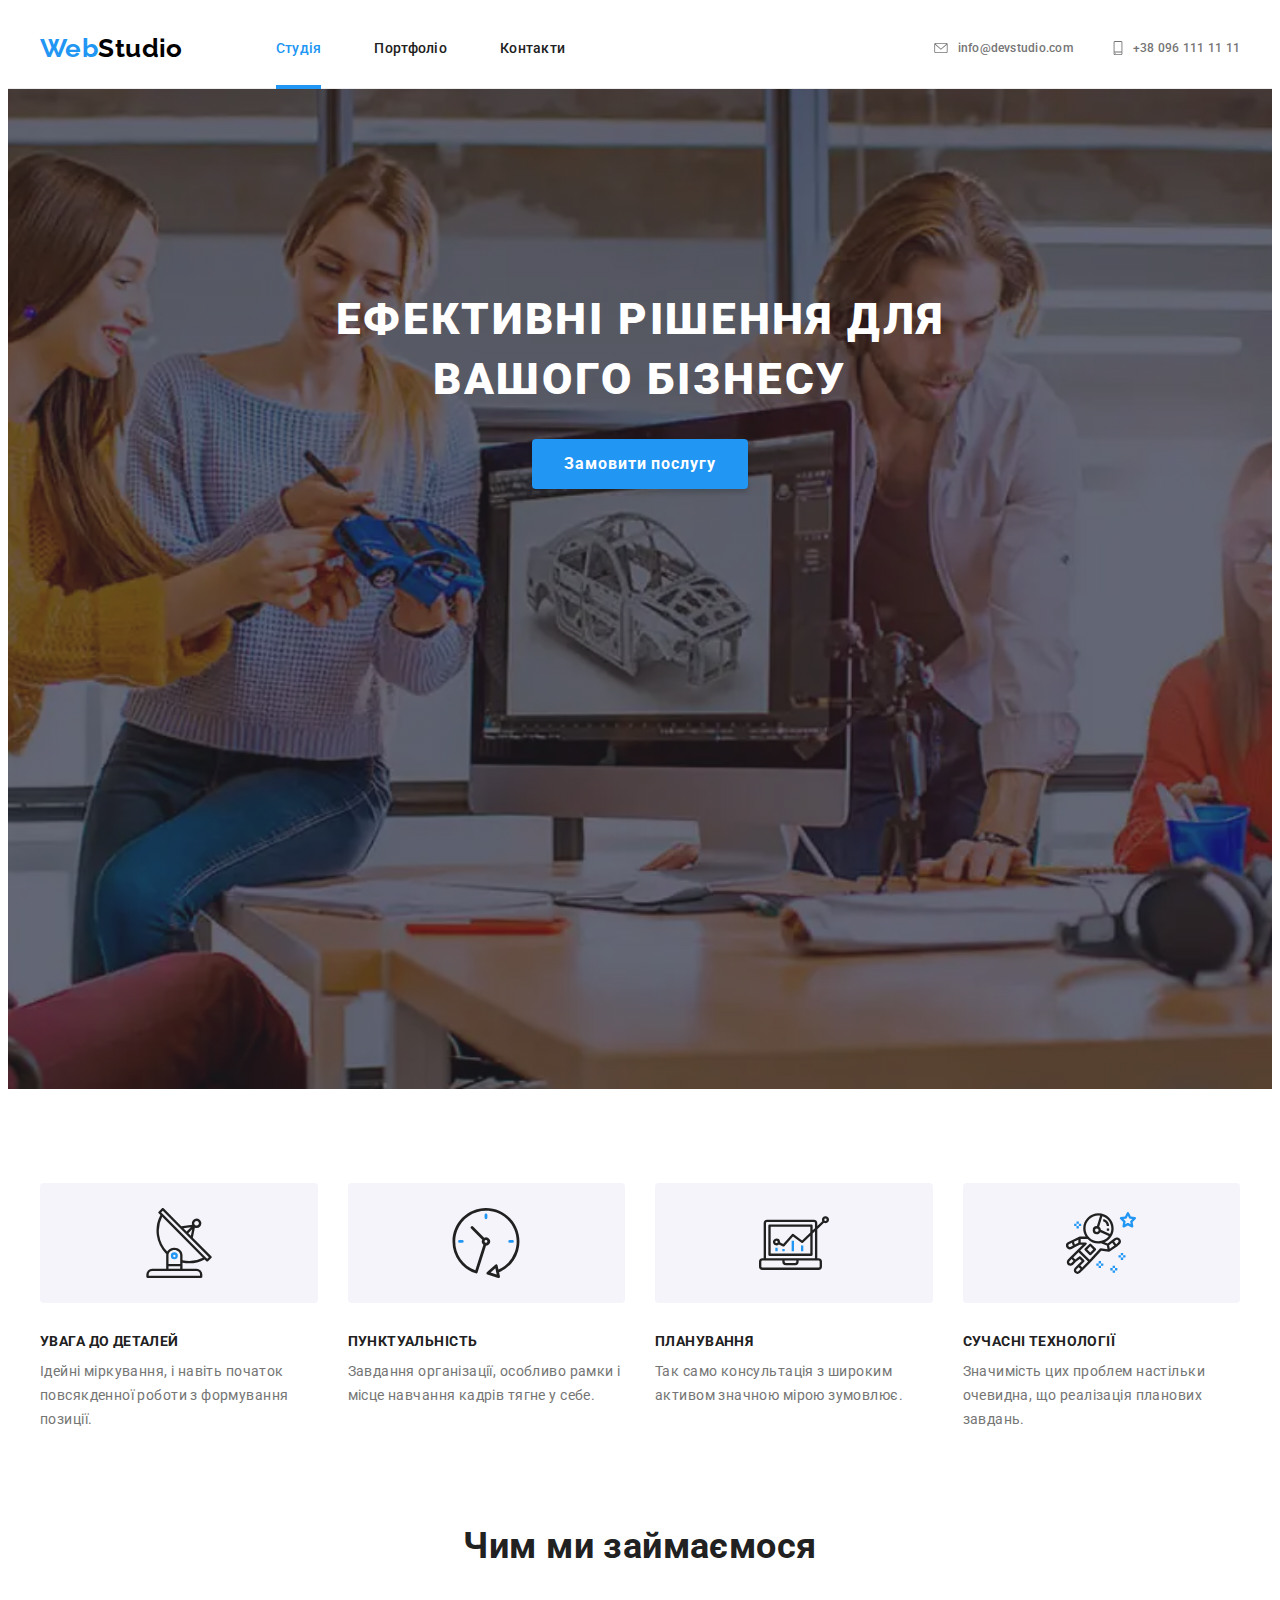
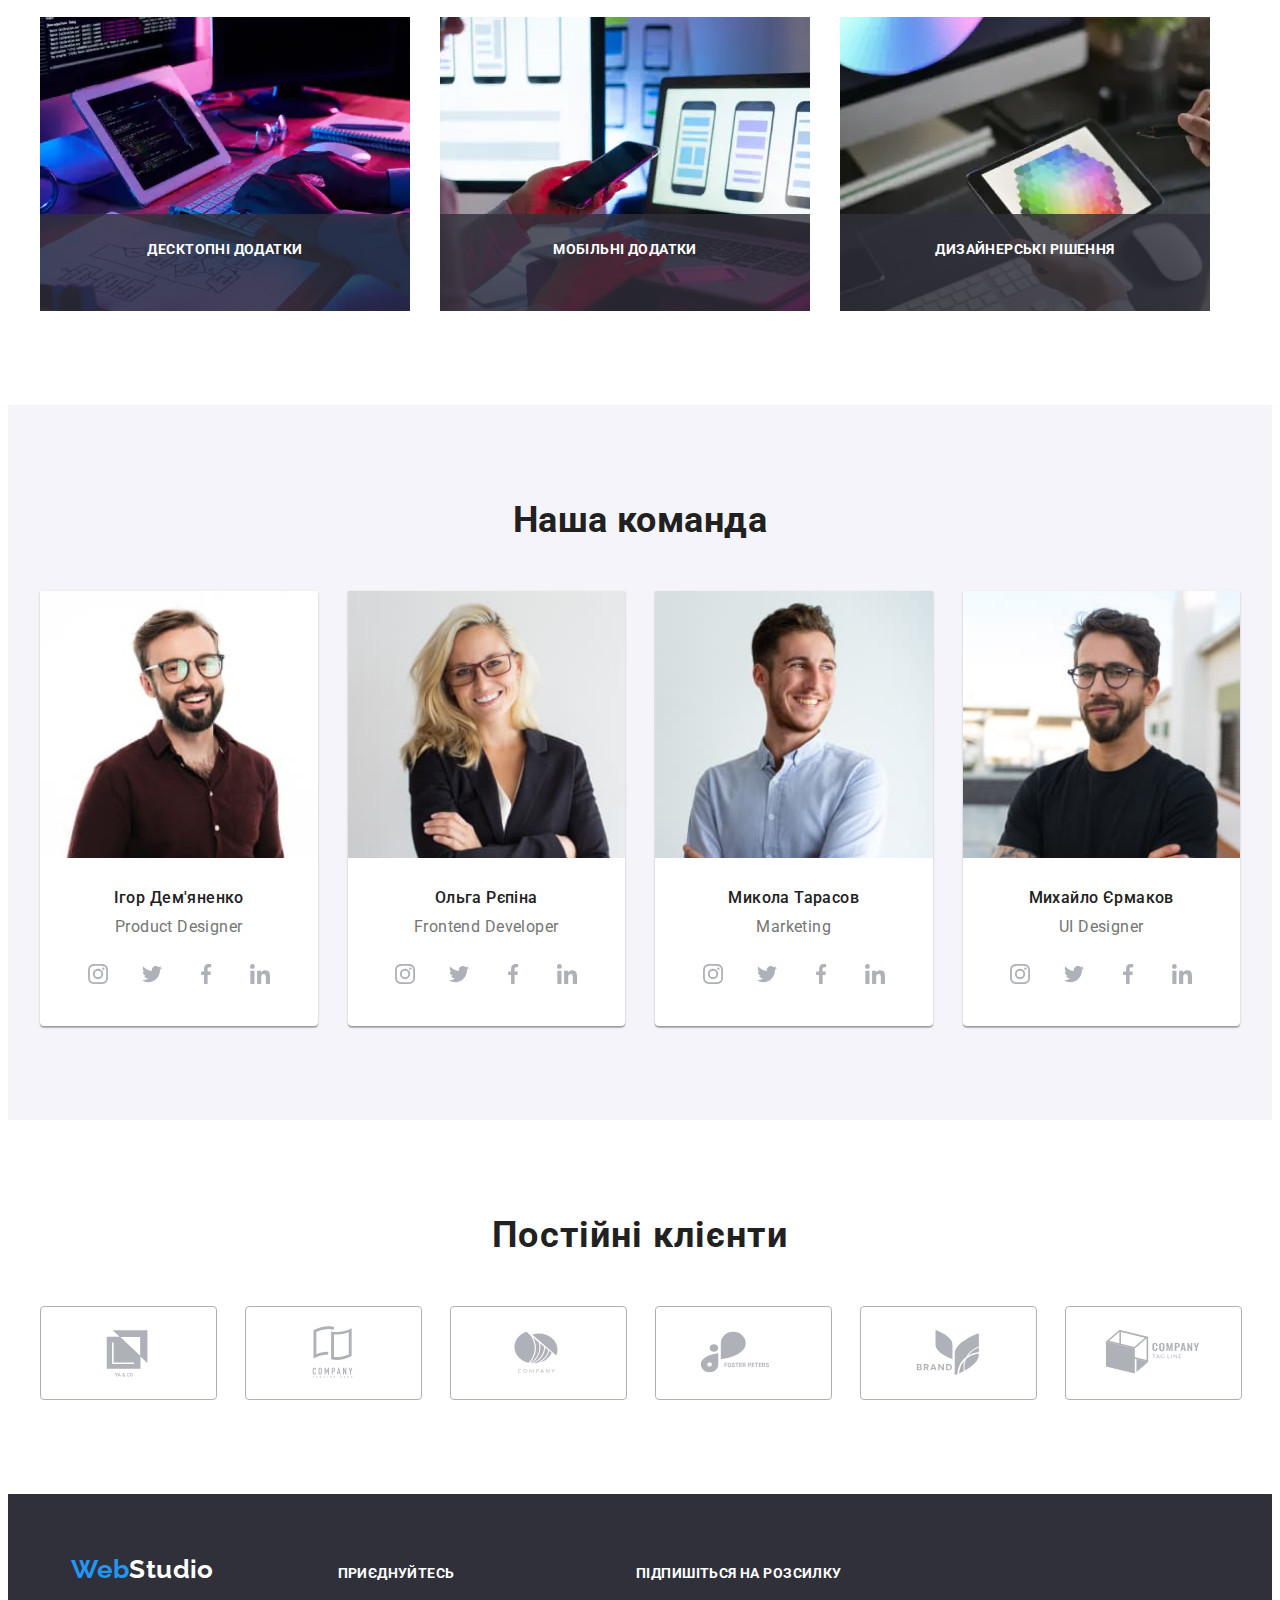
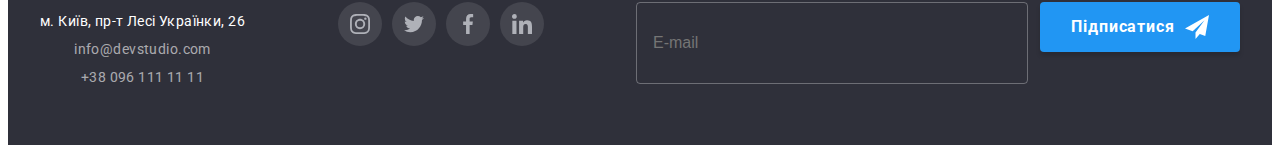
==== commit f80d2faa: "final before check" ====
--- a/index.html
+++ b/index.html
@@ -391,79 +391,74 @@
   </main>
 
   <!-- footer -->
-    <footer class="ftr">
-      <div class="container ftr__container">
-        <div ftr__div>
-          <a href="/" class="logo ftr__logo">
-            <span class="logo__accent">Web</span>Studio</a>
-          <address class="addr ftr__addr">
-            <ul class="addr__list">
-              <li class="addr__item">
-                <a class="addr__link addr__link--white"
-                  href="https://www.google.com/maps/place/Lesi+Ukrainky+Blvd,+26,+Kyiv,+Ukraine,+02000/@50.4265807,30.5383858,17z/data=!3m1!4b1!4m5!3m4!1s0x40d4cf0e033ecbe9:0x57a4dffefec77da0!8m2!3d50.4265807!4d30.5383858"
-                  target="_blank" rel="noopener noreferrer">м. Київ, пр-т Лесі Українки, 26
-                </a>
-              </li>
-              <li class="addr__item">
-                <a class="addr__link" href="mailto:info@devstudio.com">info@devstudio.com</a>
-              </li>
-              <li class="addr__item">
-                <a class="addr__link" href="tel:+380961111111">+38 096 111 11 11</a>
-              </li>
-            </ul>
-          </address>
-        </div>
-
-        <div class="ftr__wrap">
-          <h3 class="ftr__title">приєднуйтесь</h3>
-
-          <ul class="soc-list ftr__soc-list">
-            <li class="soc-list__item">
-              <a class="soc-list__link soc-list__link--bkg-dark" href="#">
-                <svg class="soc-list__icon" width="20" height="20">
-                  <use href="./images/icons.svg#icon-instagram"></use>
-                </svg>
+  <footer class="ftr">
+    <div class="container ftr__container">
+      <div>
+        <!-- logo component -->
+        <a href="/" class="logo ftr__logo">
+          <span class="logo--accent">Web</span>Studio</a>
+        <!-- addr component -->
+        <address class="addr">
+              <a class="addr__link addr__link--white"
+                href="https://www.google.com/maps/place/Lesi+Ukrainky+Blvd,+26,+Kyiv,+Ukraine,+02000/@50.4265807,30.5383858,17z/data=!3m1!4b1!4m5!3m4!1s0x40d4cf0e033ecbe9:0x57a4dffefec77da0!8m2!3d50.4265807!4d30.5383858"
+                target="_blank" rel="noopener noreferrer">м. Київ, пр-т Лесі Українки, 26
               </a>
-            </li>
-            <li class="soc-list__item">
-              <a class="soc-list__link soc-list__link--bkg-dark" href="#">
-                <svg class="soc-list__icon" width="20" height="20">
-                  <use href="./images/icons.svg#icon-twitter"></use>
-                </svg></a>
-            </li>
-            <li class="soc-list__item">
-              <a class="soc-list__link soc-list__link--bkg-dark" href="#">
-                <svg class="soc-list__icon" width="20" height="20">
-                  <use href="./images/icons.svg#icon-facebook"></use>
-                </svg></a>
-            </li>
-            <li class="soc-list__item">
-              <a class="soc-list__link soc-list__link--bkg-dark" href="#">
-                <svg class="soc-list__icon" width="20" height="20">
-                  <use href="./images/icons.svg#icon-linkedin"></use>
-                </svg></a>
-            </li>
-          </ul>
-        </div>
-
-       <!-- //HW6 email input form added to footer -->
-        <div class="ftr__wrap">
-          <h3 class="ftr__title">Підпишіться на розсилку</h3>
-          <form>
-            <div class="send-email ftr__send-email">
-              <input type="email" name="email" placeholder="E-mail" aria-label="Електронна пошта" required
-                class="send-email__input" />
-              <button type="submit" class="btn send-email__btn">
-                <span class="btn__label">Підписатися</span>
-                <svg width="24" height="24" class="btn__svg">
-                  <use href="./images/icons.svg#icon-send"></use>
-                </svg>
-              </button>
-            </div>
-          </form>
-        </div>
-      </div>
-    </footer>
+              <a class="addr__link" href="mailto:info@devstudio.com">info@devstudio.com</a>
+              <a class="addr__link" href="tel:+380961111111">+38 096 111 11 11</a>
+        </address>
+      </div>
+
+      <div>
+        <h3 class="ftr__title">приєднуйтесь</h3>
+        <!-- soc-links component -->
+        <ul class="soc-list ftr__soc-list">
+          <li class="soc-list__item">
+            <a class="soc-list__link soc-list__link--bkg-dark" href="#">
+              <svg class="soc-list__icon" width="20" height="20">
+                <use href="./images/icons.svg#icon-instagram"></use>
+              </svg>
+            </a>
+          </li>
+          <li class="soc-list__item">
+            <a class="soc-list__link soc-list__link--bkg-dark" href="#">
+              <svg class="soc-list__icon" width="20" height="20">
+                <use href="./images/icons.svg#icon-twitter"></use>
+              </svg></a>
+          </li>
+          <li class="soc-list__item">
+            <a class="soc-list__link soc-list__link--bkg-dark" href="#">
+              <svg class="soc-list__icon" width="20" height="20">
+                <use href="./images/icons.svg#icon-facebook"></use>
+              </svg></a>
+          </li>
+          <li class="soc-list__item">
+            <a class="soc-list__link soc-list__link--bkg-dark" href="#">
+              <svg class="soc-list__icon" width="20" height="20">
+                <use href="./images/icons.svg#icon-linkedin"></use>
+              </svg></a>
+          </li>
+        </ul>
+      </div>
+
+      <!-- //HW6 email input form added to footer -->
+      <div>
+        <h3 class="ftr__title">Підпишіться на розсилку</h3>
+        <!-- subscription component -->
+        <form class="subscription__form">
+          <div class="subscription__wrap">
+            <input type="email" name="email" placeholder="E-mail" aria-label="Електронна пошта" required
+              class="subscription__input">
+            <button type="submit" class="btn send-email__btn">
+              <span class="btn__label">Підписатися</span>
+              <svg width="24" height="24" class="btn__svg">
+                <use href="./images/icons.svg#icon-send"></use>
+              </svg>
+            </button>
+          </div>
+        </form>
+      </div>
+    </div>
+  </footer>
 
   <!-- Розмітка  напівпрозорого «бекдропа»  модального вікна. -->
   <!-- Модальне вікно з формою заявки відкривається по натисканню на "Замовити послугу".
@@ -503,20 +498,21 @@
         </div>
 
         <label for="requestor-comment" class="request-form__label">Коментар</label>
-        <textarea name="comment" id="requestor-comment" placeholder="Введіть текст" class="comment bordered"></textarea>
+        <textarea name="comment" id="requestor-comment"
+        placeholder="Введіть текст" class="comment bordered"></textarea>
 
 
 
         <input type="checkbox" name="consent" id="requestor-consent" class="consent-input" required>
 
         <label for="requestor-consent" class="consent-text">
-          <span>
+          <span class="checkbox">
             <svg width="16" height="15">
               <use href="./images/icons.svg#icon-tick"></use>
             </svg>
-          </span>
-          Погоджуюся з розсилкою
-          та приймаю <a href="#" class="consent-link">Умови договору</a>
+          </span><span>
+          Погоджуюся з розсилкою та приймаю
+          <a href="#" class="consent-link">Умови договору</a></span>
         </label>
 
         <button type="submit" class="btn modal__btn">
--- a/css/main.css
+++ b/css/main.css
@@ -72,6 +72,10 @@
   color: var(--color-accent);
 }
 
+.no-scroll {
+  overflow: hidden;
+}
+
 .logo {
   font-family: Raleway;
   display: inline-block;
@@ -99,9 +103,6 @@
       rgba(47, 48, 58, 0.4),
       rgba(47, 48, 58, 0.4)
     );
-  --width-phone: 480px;
-  --width-tablet:768px;
-  --width-desktop:1200px;
   --color-primary: #757575;
   --color-secondary: #212121;
   --color-accent: #2196f3;
@@ -123,8 +124,6 @@
     0px 3px 1px 0px #0000001a;
   --btn-shadow: 0px 4px 4px 0px #00000026;
   --btn-shadow-test: 0px 40px 4px 0px #ff000026;
-  /* net values */
-  --card-columns: 3;
   --card-gap: 30px;
   /* animation */
   --anim-timing: 250ms cubic-bezier(0.4, 0, 0.2, 1) 0ms;
@@ -221,7 +220,7 @@
     font-weight: 500;
     font-size: 12px;
     line-height: 1.1666666667;
-    letter-spacing: 0.02;
+    letter-spacing: 0.02em;
   }
 }
 @media screen and (min-width: 1200px) {
@@ -300,38 +299,52 @@
 
 .addr {
   font-style: inherit;
-}
-.addr__list {
-  padding: 0px;
+  text-align: center;
 }
 .addr__link {
   display: block;
-  line-height: 24px;
+  line-height: 1.1428571429;
   color: var(--color-ftr-text);
+}
+.addr__link:not(:last-child) {
+  margin-bottom: 12px;
 }
 .addr__link:hover, .addr__link:focus {
   color: var(--color-accent);
-  fill: var(--color-accent);
 }
 .addr__link--white {
   color: var(--color-white);
 }
 
-li.addr__item {
-  height: 21px;
-  margin-bottom: 9px;
-}
-li.addr__item:last-child {
-  margin-bottom: 0;
-}
-
 .card {
-  height: 404px;
-  width: 370px;
+  width: 450px;
+  font-weight: 500;
+  font-size: 18px;
+  line-height: 1.5555555556;
+  letter-spacing: 0.03em;
   transition: box-shadow var(--anim-timing);
+}
+@media screen and (min-width: 768px) {
+  .card {
+    width: 354px;
+  }
+}
+@media screen and (min-width: 1200px) {
+  .card {
+    width: 370px;
+  }
 }
 .card:hover {
   box-shadow: var(--card-shadow);
+}
+
+.card__img {
+  width: 100%;
+}
+@media screen and (min-width: 768px) {
+  .card__img {
+    width: 354px;
+  }
 }
 
 /* =   Синій оверлей з текстом на картках сторінки Портфоліо з'являється
@@ -344,7 +357,7 @@
 .card__overlay {
   width: 100%;
   height: 100%;
-  padding: 63px 24px;
+  padding: 49px 24px 49px 24px;
   background-color: rgba(33, 150, 243, 0.9);
   color: #ffffff;
   font-weight: 400;
@@ -369,7 +382,7 @@
   font-weight: 700;
   font-size: 18px;
   line-height: 2;
-  letter-spacing: 0.06;
+  letter-spacing: 0.06em;
   color: var(--color-secondary);
   margin-bottom: 4px;
 }
@@ -379,28 +392,55 @@
   line-height: 1.875;
   color: var(--color-primary);
 }
+@media (min-width: 767px) and (max-width: 1199px) {
+  .card__subtitle.double-height {
+    padding-bottom: 36px;
+  }
+}
 
 .cardset {
   display: flex;
-  flex-wrap: wrap;
-  margin-top: calc(-1 * var(--card-gap));
-  margin-left: calc(-1 * var(--card-gap));
-}
-
-.cardset__item {
-  margin-left: var(--card-gap);
-  margin-top: var(--card-gap);
-  flex-basis: calc(100% / var(--card-columns) - var(--card-gap) * (var(--card-columns) - 1));
-}
-
-.send-email {
-  display: flex;
-  gap: 12px;
-}
-
-.send-email__input {
+  flex-direction: column;
+  gap: var(--card-gap);
+}
+@media screen and (min-width: 768px) {
+  .cardset {
+    gap: 0px;
+    flex-direction: row;
+    flex-wrap: wrap;
+    margin-top: calc(-1 * var(--card-gap));
+    margin-left: calc(-1 * var(--card-gap));
+  }
+}
+
+@media screen and (min-width: 768px) {
+  .cardset__item {
+    margin-left: var(--card-gap);
+    margin-top: var(--card-gap);
+    flex-basis: calc(50% - 30px);
+  }
+}
+@media screen and (min-width: 1200px) {
+  .cardset__item {
+    flex-basis: calc(33.3333333333% - 60px);
+  }
+}
+
+.subscription__wrap {
+  display: flex;
+  gap: 20px;
+  flex-direction: column;
+}
+@media screen and (min-width: 1200px) {
+  .subscription__wrap {
+    flex-direction: row;
+    gap: 12px;
+  }
+}
+
+.subscription__input {
+  width: calc(100vw - 30px);
   height: 50px;
-  width: 358px;
   padding: 15px 16px;
   background-color: transparent;
   font-weight: 400;
@@ -412,7 +452,17 @@
   box-shadow: none;
   transition: border-color var(--anim-timing), box-shadow var(--anim-timing);
 }
-.send-email__input:hover, .send-email__input:focus {
+@media screen and (min-width: 480px) {
+  .subscription__input {
+    width: 450px;
+  }
+}
+@media screen and (min-width: 1200px) {
+  .subscription__input {
+    width: 358px;
+  }
+}
+.subscription__input:hover, .subscription__input:focus {
   border-color: var(--color-accent);
   box-shadow: var(--btn-shadow);
 }
@@ -478,21 +528,32 @@
 }
 
 /*
- Модальне вікно спозиційоване посередині бекдропа. Поява і приховування модального вікна анімовано за
-допомогою переходу з довільним ефектом, наприклад scale або translate, і opacity.
+ Модальне вікно спозиційоване посередині бекдропа. Поява і
+ приховування модального вікна анімовано за
+допомогою переходу з довільним ефектом, наприклад scale або
+translate, і opacity.
 */
 .modal {
   position: absolute;
   top: 50%;
   left: 50%;
-  min-width: 528px;
-  min-height: 581px;
+  width: calc(100vw - 80px);
   background-color: #ffffff;
   border-radius: 4px;
   box-shadow: var(--shadow-static-triple);
   transform: translate(-50%, -50%);
   transition: transform var(--anim-timing);
   padding: 40px;
+}
+@media screen and (max-width: 1199px) {
+  .modal {
+    max-width: 450px;
+  }
+}
+@media screen and (min-width: 1200px) {
+  .modal {
+    width: 528px;
+  }
 }
 .modal__btn {
   width: 200px;
@@ -516,9 +577,14 @@
   color: var(--color-secondary);
   font-weight: 700;
   font-size: 20px;
-  line-height: 1.15;
+  line-height: 1.5;
   text-align: center;
   margin-bottom: 12px;
+}
+@media screen and (min-width: 1200px) {
+  .modal__title {
+    line-height: 1.15;
+  }
 }
 
 /* HW6 contact request form */
@@ -560,7 +626,7 @@
   position: relative;
   width: 100%;
   height: 40px;
-  margin-bottom: 12px;
+  margin-bottom: 10px;
 }
 
 .request-form__field > svg {
@@ -581,7 +647,7 @@
   width: 100%;
   height: 120px;
   padding: 12px 16px;
-  margin-bottom: 20px;
+  margin-bottom: 12px;
   resize: none;
   cursor: pointer;
 }
@@ -609,18 +675,49 @@
 
 /* HW#6 Customized checkbox */
 .consent-text {
-  display: flex;
-  align-items: baseline;
-  justify-content: center;
+  font-weight: 400;
+  font-size: 12px;
+  line-height: 1.1666666667;
+  letter-spacing: 0.03em;
+  display: flex;
+  justify-content: left;
+  align-items: center;
   position: relative;
   cursor: pointer;
-  margin-bottom: 30px;
+  margin-bottom: 31px;
+}
+@media screen and (min-width: 1200px) {
+  .consent-text {
+    font-size: 14px;
+    line-height: 1.7142857143;
+  }
+}
+
+.consent-text .checkbox {
+  width: 16px;
+  height: 15px;
+  border: 2px solid var(--color-secondary);
+  border-radius: 2px;
+  margin-right: 7px;
+  display: inline-flex;
+  align-items: center;
+  fill: transparent;
+  transition: border-color var(--anim-timing);
+}
+.consent-input:checked + .consent-text .checkbox {
+  background-color: var(--color-accent);
+  border-color: var(--color-accent);
+  fill: #fff;
+}
+.consent-input:hover + .consent-text .checkbox, .consent-input:focus + .consent-text .checkbox {
+  border-color: var(--color-accent);
 }
 
 .consent-link {
   color: var(--color-accent);
   text-decoration: underline;
   text-decoration-thickness: 1px;
+  margin-left: 0.3em;
 }
 
 /* Hide default checkbox */
@@ -634,42 +731,24 @@
   position: absolute;
 }
 
-.consent-text span {
-  width: 16px;
-  height: 15px;
-  border: 2px solid var(--color-secondary);
-  border-radius: 2px;
-  margin-right: 7px;
-  display: flex;
-  align-items: center;
-  justify-content: center;
-  fill: transparent;
-  transition: border-color var(--anim-timing);
-}
-.consent-input:checked + .consent-text span {
-  background-color: var(--color-accent);
-  border-color: var(--color-accent);
-  fill: #fff;
-}
-.consent-input:hover + .consent-text span, .consent-input:focus + .consent-text span {
-  border-color: var(--color-accent);
-}
-
 .filters {
   display: flex;
-  justify-content: center;
-}
-.filters__item {
-  margin-left: 8px;
-}
-.filters__item:first-child {
-  margin-left: 0;
+  flex-wrap: wrap;
+  gap: 8px;
+  width: 330px;
+}
+@media screen and (min-width: 768px) {
+  .filters {
+    width: 100%;
+    justify-content: center;
+  }
 }
 .filters__btn {
   color: var(--color-secondary);
   font-weight: 500;
   font-size: 16px;
   line-height: 1.625;
+  letter-spacing: 0.03em;
   padding: 6px 22px;
   transition: background-color var(--anim-timing), color var(--anim-timing), box-shadow var(--anim-timing);
 }
@@ -679,6 +758,11 @@
   box-shadow: var(--shadow-btn-triple);
 }
 
+@media screen and (max-width: 767px) {
+  .filters__item:first-child {
+    margin-bottom: 7px;
+  }
+}
 .btn {
   border-radius: 4px;
   border-style: none;
@@ -735,6 +819,7 @@
 @media screen and (max-width: 767px) {
   .hdr__menu {
     display: flex;
+    z-index: 1;
     flex-direction: column;
     justify-content: space-between;
     background-color: white;
@@ -788,7 +873,7 @@
   font-weight: 500;
   font-size: 40px;
   line-height: 1.172;
-  letter-spacing: 0.02;
+  letter-spacing: 0.02em;
   display: flex;
   flex-direction: column;
   gap: 32px;
@@ -808,14 +893,14 @@
   font-weight: 500;
   font-size: 24px;
   line-height: 1.1720833333;
-  letter-spacing: 0.02;
+  letter-spacing: 0.02em;
 }
 
 .contacts-phone {
   font-weight: 500;
   font-size: 34px;
   line-height: 1.1717647059;
-  letter-spacing: 0.02;
+  letter-spacing: 0.02em;
   color: var(--color-accent);
 }
 
@@ -824,7 +909,7 @@
   font-weight: 500;
   font-size: 34px;
   line-height: 1.1717647059;
-  letter-spacing: 0.02;
+  letter-spacing: 0.02em;
 }
 
 .soc {
@@ -832,7 +917,7 @@
   font-weight: 500;
   font-size: 18px;
   line-height: 1.2222222222;
-  letter-spacing: 0.02;
+  letter-spacing: 0.02em;
   margin-top: 32px;
 }
 
@@ -1130,35 +1215,68 @@
 }
 
 .projects {
-  padding: 94px 0;
+  padding: 60px 0;
+}
+@media screen and (min-width: 1200px) {
+  .projects {
+    padding: 94px 0;
+  }
 }
 
 .projects__filters {
-  margin-bottom: 50px;
+  margin-bottom: 40px;
+}
+@media screen and (min-width: 768px) {
+  .projects__filters {
+    margin-bottom: 30px;
+  }
+}
+@media screen and (min-width: 1200px) {
+  .projects__filters {
+    margin-bottom: 50px;
+  }
 }
 
 .ftr {
-  padding-top: 60px;
-  padding-bottom: 60px;
+  padding: 60px 0;
   background-color: var(--color-background-black);
 }
-.ftr__wrap {
-  padding-top: 12px;
+.ftr__container {
+  display: flex;
+  flex-direction: column;
+  align-items: center;
+  gap: 60px;
+}
+@media screen and (min-width: 768px) {
+  .ftr__container {
+    flex-direction: row;
+    flex-wrap: wrap;
+    justify-content: space-around;
+  }
+}
+@media screen and (min-width: 1200px) {
+  .ftr__container {
+    flex-wrap: nowrap;
+    align-items: baseline;
+    justify-content: space-between;
+  }
 }
 .ftr__title {
   margin-bottom: 20px;
   color: #ffffff;
-  text-transform: uppercase;
   font-size: 14px;
   line-height: 1.1721428571;
+  text-transform: uppercase;
+  text-align: center;
+}
+@media screen and (min-width: 1200px) {
+  .ftr__title {
+    text-align: left;
+  }
 }
 .ftr__logo {
   color: var(--color-white);
-  margin-bottom: 20px;
-  margin-right: 93px;
-}
-.ftr__container {
-  display: flex;
-  align-items: baseline;
-  justify-content: space-between;
+  margin-bottom: 28px;
+  width: 100%;
+  text-align: center;
 }--- a/css/main.min.css
+++ b/css/main.min.css
@@ -1 +1 @@
-h1,h2,h3,h4,h5,h6,p{margin:0}img{display:block;max-width:100%;height:auto}ul{list-style:none;margin:0;padding:0}a{text-decoration:none}button{font-family:inherit;cursor:pointer;display:block;margin:0 auto}body{background-color:var(--color-white);color:var(--color-primary);font-family:Roboto,sans-serif;font-size:14px;line-height:1.7142857143;letter-spacing:.03em}.section-title{color:var(--color-secondary);text-align:center;margin-bottom:30px;font-size:28px;line-height:1.1717857143}@media screen and (min-width: 768px){.section-title{font-size:36px;line-height:1.1666666667;margin-bottom:50px}}.section-list{display:flex;gap:30px;flex-direction:column}@media screen and (min-width: 768px){.section-list{flex-direction:row;flex-wrap:wrap}}.accented{color:var(--color-accent)}.logo{font-family:Raleway;display:inline-block}@media screen and (max-width: 1199px){.logo{font-weight:700;font-size:24px;line-height:1.1741666667}}@media screen and (min-width: 1200px){.logo{font-weight:700;font-size:26px;line-height:1.1923076923}}.logo--accent{color:var(--color-accent)}:root{--hero-grad: linear-gradient( rgba(47, 48, 58, 0.4), rgba(47, 48, 58, 0.4) );--width-phone: 480px;--width-tablet:768px;--width-desktop:1200px;--color-primary: #757575;--color-secondary: #212121;--color-accent: #2196f3;--color-white: #ffffff;--color-black: #000000;--color-ftr-text: rgba(255, 255, 255, 0.6);--color-background: #f5f5f5;--color-background-secondary: #f5f4fa;--color-background-black: #2f303a;--color-border: #eeeeee;--color-fill-inactive: #afb1b8;--border-request-form__field: 1px solid rgba(33, 33, 33, 0.2);--border-email-input: 1px solid #ffffff4d;--shadow-static-triple: 0px 2px 1px 0px #00000033, 0px 1px 1px 0px #00000024, 0px 1px 3px 0px #0000001f;--card-shadow: 1px 4px 6px 0px #00000029, 0px 4px 4px 0px #0000000f, 0px 1px 1px 0px #0000001f;--shadow-btn-triple: 0px 2px 2px 0px #0000001f, 0px 1px 2px 0px #00000014, 0px 3px 1px 0px #0000001a;--btn-shadow: 0px 4px 4px 0px #00000026;--btn-shadow-test: 0px 40px 4px 0px #ff000026;--card-columns: 3;--card-gap: 30px;--anim-timing: 250ms cubic-bezier(0.4, 0, 0.2, 1) 0ms;--anim-timing-test: 2050ms cubic-bezier(0.4, 0, 0.2, 1) 1000ms}.visually-hidden{position:absolute;width:1px;height:1px;margin:-1px;border:0;padding:0;white-space:nowrap;-webkit-clip-path:inset(100%);clip-path:inset(100%);clip:rect(0 0 0 0);overflow:hidden}.is-hidden{visibility:hidden;opacity:0;pointer-events:none}.container{width:100%;min-width:320px;padding:0 15px;margin:0 auto}@media screen and (min-width: 480px){.container{width:480px}}@media screen and (min-width: 768px){.container{width:768px}}@media screen and (min-width: 1200px){.container{width:1200px}}.competence{display:none}@media screen and (min-width: 1200px){.competence{display:block;padding-bottom:94px}}.competence__item{width:370px;position:relative}.competence__title{position:absolute;width:inherit;height:70px;padding-top:27px;bottom:0px;background-color:rgba(47,48,58,.8);font-size:14px;line-height:1.1721428571;color:#fff;text-align:center;text-transform:uppercase}.contacts{display:none}@media screen and (min-width: 768px){.contacts{display:flex;flex-direction:column;justify-content:center;gap:10px;font-weight:500;font-size:12px;line-height:1.1666666667;letter-spacing:.02}}@media screen and (min-width: 1200px){.contacts{flex-direction:row;gap:40px}}.contacts__link{display:flex;align-items:center;gap:8px;color:var(--color-primary);fill:var(--color-primary);transition:color var(--anim-timing),fill var(--anim-timing)}.contacts__link:hover,.contacts__link:focus{color:var(--color-accent);fill:var(--color-accent)}@media screen and (min-width: 1200px){.contacts__link{gap:10px}}.navigation{display:none}@media screen and (min-width: 768px){.navigation{display:block;margin-right:auto;margin-left:88px}.navigation__list{display:flex;gap:50px;font-weight:500;line-height:1.1428571429;letter-spacing:.02em}.navigation__link{color:var(--color-secondary);transition:color var(--anim-timing)}.navigation__link--current{position:relative;color:var(--color-accent)}.navigation__link--current::after{content:"";height:4px;width:100%;background-color:var(--color-accent);display:block;position:absolute;bottom:-33px}.navigation__link--active:hover,.navigation__link--active:focus{color:var(--color-accent)}}@media screen and (min-width: 1200px){.navigation{margin-left:93px}.navigation__list{gap:53px}.navigation--current::after{bottom:-20px}}.addr{font-style:inherit}.addr__list{padding:0px}.addr__link{display:block;line-height:24px;color:var(--color-ftr-text)}.addr__link:hover,.addr__link:focus{color:var(--color-accent);fill:var(--color-accent)}.addr__link--white{color:var(--color-white)}li.addr__item{height:21px;margin-bottom:9px}li.addr__item:last-child{margin-bottom:0}.card{height:404px;width:370px;transition:box-shadow var(--anim-timing)}.card:hover{box-shadow:var(--card-shadow)}.card__wrap{position:relative;overflow:hidden}.card__overlay{width:100%;height:100%;padding:63px 24px;background-color:rgba(33,150,243,.9);color:#fff;font-weight:400;font-size:18px;line-height:1.5555555556;position:absolute;top:100%;transition:top var(--anim-timing)}.card:hover .card__overlay{top:0px}.card__description{padding:20px 24px 19px;border-bottom:1px solid var(--color-border);border-left:1px solid var(--color-border);border-right:1px solid var(--color-border)}.card__title{font-weight:700;font-size:18px;line-height:2;letter-spacing:.06;color:var(--color-secondary);margin-bottom:4px}.card__subtitle{font-size:16px;line-height:1.875;color:var(--color-primary)}.cardset{display:flex;flex-wrap:wrap;margin-top:calc(-1*var(--card-gap));margin-left:calc(-1*var(--card-gap))}.cardset__item{margin-left:var(--card-gap);margin-top:var(--card-gap);flex-basis:calc(100%/var(--card-columns) - var(--card-gap)*(var(--card-columns) - 1))}.send-email{display:flex;gap:12px}.send-email__input{height:50px;width:358px;padding:15px 16px;background-color:rgba(0,0,0,0);font-weight:400;font-size:16px;line-height:1.25;color:var(--color-ftr-text);border:var(--border-email-input);border-radius:4px;box-shadow:none;transition:border-color var(--anim-timing),box-shadow var(--anim-timing)}.send-email__input:hover,.send-email__input:focus{border-color:var(--color-accent);box-shadow:var(--btn-shadow)}.send-email__btn{width:200px;height:50px;color:var(--color-white);background-color:var(--color-accent);box-shadow:var(--btn-shadow);font-weight:700;font-size:16px;line-height:1.875;letter-spacing:.06em}.soc-list{display:flex;gap:10px}.soc-list--centered{justify-content:center}.soc-list__item{width:44px;height:44px}.soc-list__link{width:100%;height:100%;border-radius:50%;display:flex;align-items:center;justify-content:center;gap:10px;background-color:rgba(0,0,0,0);transition:background-color var(--anim-timing)}.soc-list__link--bkg-dark{background-color:rgba(255,255,255,.1)}.soc-list__link:focus,.soc-list__link:hover{background-color:var(--color-accent)}.soc-list__icon{fill:var(--color-fill-inactive);transition:fill var(--anim-timing)}.soc-list__link:focus .soc-list__icon,.soc-list__link:hover .soc-list__icon{fill:#fff}.backdrop{position:fixed;top:0;left:0;right:0;bottom:0;visibility:visible;background-color:rgba(0,0,0,.2);transition:opacity var(--anim-timing)}.modal{position:absolute;top:50%;left:50%;min-width:528px;min-height:581px;background-color:#fff;border-radius:4px;box-shadow:var(--shadow-static-triple);transform:translate(-50%, -50%);transition:transform var(--anim-timing);padding:40px}.modal__btn{width:200px;height:50px;color:var(--color-white);background-color:var(--color-accent);box-shadow:var(--btn-shadow);font-weight:700;font-size:16px;line-height:1.875;letter-spacing:.06em}.backdrop.is-hidden .modal{transform:translate(-50%, -50%) scale(0.1) rotate(-90deg)}.modal__title{display:block;width:100%;color:var(--color-secondary);font-weight:700;font-size:20px;line-height:1.15;text-align:center;margin-bottom:12px}.request-form__label{font-weight:400;font-size:12px;line-height:1.1666666667;letter-spacing:.01em;display:block;margin-bottom:4px}.bordered{border:var(--border-request-form__field);border-radius:4px;transition:border-color var(--anim-timing)}.bordered:focus-visible{outline-style:none}.bordered:hover,.bordered:focus{border-color:var(--color-accent)}.bordered+svg,.bordered+svg{fill:var(--color-secondary);transition:fill var(--anim-timing)}.bordered:hover+svg,.bordered:focus+svg{fill:var(--color-accent)}.request-form__field{position:relative;width:100%;height:40px;margin-bottom:12px}.request-form__field>svg{position:absolute;top:50%;left:12px;transform:translateY(-50%)}.request-form__field>input{width:100%;height:100%;padding-left:42px;cursor:pointer}.comment{width:100%;height:120px;padding:12px 16px;margin-bottom:20px;resize:none;cursor:pointer}.comment::-moz-placeholder{font-weight:400;font-size:12px;line-height:1.1666666667;letter-spacing:.01em}.comment:-ms-input-placeholder{font-weight:400;font-size:12px;line-height:1.1666666667;letter-spacing:.01em}.comment::placeholder{font-weight:400;font-size:12px;line-height:1.1666666667;letter-spacing:.01em}.consent-text{display:flex;align-items:baseline;justify-content:center;position:relative;cursor:pointer;margin-bottom:30px}.consent-link{color:var(--color-accent);text-decoration:underline;text-decoration-thickness:1px}.consent-input{border:0;opacity:0;height:0;width:0;padding:0px;position:absolute}.consent-text span{width:16px;height:15px;border:2px solid var(--color-secondary);border-radius:2px;margin-right:7px;display:flex;align-items:center;justify-content:center;fill:rgba(0,0,0,0);transition:border-color var(--anim-timing)}.consent-input:checked+.consent-text span{background-color:var(--color-accent);border-color:var(--color-accent);fill:#fff}.consent-input:hover+.consent-text span,.consent-input:focus+.consent-text span{border-color:var(--color-accent)}.filters{display:flex;justify-content:center}.filters__item{margin-left:8px}.filters__item:first-child{margin-left:0}.filters__btn{color:var(--color-secondary);font-weight:500;font-size:16px;line-height:1.625;padding:6px 22px;transition:background-color var(--anim-timing),color var(--anim-timing),box-shadow var(--anim-timing)}.filters__btn:hover,.filters__btn :focus{color:var(--color-white);background-color:var(--color-accent);box-shadow:var(--shadow-btn-triple)}.btn{border-radius:4px;border-style:none;display:flex;align-items:center;justify-content:center;gap:10px}.btn-close{width:30px;height:30px;border-radius:50%;border:1px solid rgba(0,0,0,.1);background-color:rgba(0,0,0,0);position:absolute;right:8px;top:8px;display:flex;align-items:center;justify-content:center;fill:var(--color-secondary);transition:fill var(--anim-timing)}.btn-close:hover,.btn-close:focus{fill:var(--color-accent)}.hdr{border-bottom:1px solid #ececec}.hdr__container{height:60px;padding:auto 15px;display:flex;align-items:center;justify-content:space-between}@media screen and (min-width: 768px){.hdr__container{height:80px}}.hdr__logo{color:var(--color-black)}.hdr__menu{display:none}@media screen and (max-width: 767px){.hdr__menu{display:flex;flex-direction:column;justify-content:space-between;background-color:#fff;position:fixed;top:0;left:0;width:100vw;height:100vh;padding:48px 0 48px 40px}}.menu-open{display:none}@media screen and (max-width: 767px){.menu-open{display:block;background-color:#fff;border-style:none;margin:0;padding:0;fill:var(--color-secondary);transition:fill var(--anim-timing)}.menu-open:hover,.menu-open:focus{fill:var(--color-accent)}}.menu-close{position:absolute;top:10px;right:15px;background-color:#fff;border-style:none;margin:0;padding:0;fill:var(--color-secondary);transition:fill var(--anim-timing)}.menu-close:hover,.menu-close:focus{fill:var(--color-accent)}.menu-icon{display:block}.nav{font-weight:500;font-size:40px;line-height:1.172;letter-spacing:.02;display:flex;flex-direction:column;gap:32px}.nav__link{color:var(--color-secondary)}.nav__link:hover,.nav__link:focus{color:var(--color-accent)}.menu__contacts{display:flex;flex-direction:column;gap:32px;font-weight:500;font-size:24px;line-height:1.1720833333;letter-spacing:.02}.contacts-phone{font-weight:500;font-size:34px;line-height:1.1717647059;letter-spacing:.02;color:var(--color-accent)}.contacts-email{color:var(--color-primary);font-weight:500;font-size:34px;line-height:1.1717647059;letter-spacing:.02}.soc{display:flex;font-weight:500;font-size:18px;line-height:1.2222222222;letter-spacing:.02;margin-top:32px}.soc__item{padding:0 10px}.soc__item:first-child{padding-left:0}.soc__item:not(:last-child){border-right:1px solid rgba(33,33,33,.2)}.soc__link{color:var(--color-accent)}.hero{width:100%;height:400px;min-width:320px;padding:118px 0;margin:0 auto;background-repeat:no-repeat;background-position:center;background-size:cover;background-image:var(--hero-grad),url("../images/hero/Hero480.jpg");background-image:var(--hero-grad),url("../images/hero/Hero480.webp")}@media(min-device-pixel-ratio: 2),(-webkit-min-device-pixel-ratio: 2),(min-resolution: 192dpi),(min-resolution: 2dppx){.hero{background-image:var(--hero-grad),url("../images/hero/Hero480@2x.jpg");background-image:var(--hero-grad),url("../images/hero/Hero480@2x.webp")}}@media screen and (min-width: 480px){.hero{background-image:var(--hero-grad),url("../images/hero/Hero768.jpg");background-image:var(--hero-grad),url("../images/hero/Hero768.webp")}}@media screen and (min-width: 480px)and (min-device-pixel-ratio: 2),screen and (min-width: 480px)and (-webkit-min-device-pixel-ratio: 2),screen and (min-width: 480px)and (min-resolution: 192dpi),screen and (min-width: 480px)and (min-resolution: 2dppx){.hero{background-image:var(--hero-grad),url("../images/hero/Hero768@2x.jpg");background-image:var(--hero-grad),url("../images/hero/Hero768@2x.webp")}}@media screen and (min-width: 768px){.hero{background-image:var(--hero-grad),url("../images/hero/Hero1600.jpg");background-image:var(--hero-grad),url("../images/hero/Hero1600.webp")}}@media screen and (min-width: 768px)and (min-device-pixel-ratio: 2),screen and (min-width: 768px)and (-webkit-min-device-pixel-ratio: 2),screen and (min-width: 768px)and (min-resolution: 192dpi),screen and (min-width: 768px)and (min-resolution: 2dppx){.hero{background-image:var(--hero-grad),url("../images/hero/Hero1600@2x.jpg");background-image:var(--hero-grad),url("../images/hero/Hero1600@2x.webp")}}@media screen and (min-width: 1200px){.hero{padding:200px 0;max-width:1600px;height:600px}}.hero__title{font-weight:900;font-size:26px;line-height:1.6153846154;letter-spacing:.06em;color:var(--color-white);text-transform:uppercase;text-align:center;margin-bottom:30px}@media screen and (min-width: 1200px){.hero__title{font-weight:900;font-size:44px;line-height:1.3636363636;letter-spacing:.06em}}.hero__btn{width:216px;height:50px;color:var(--color-white);background-color:var(--color-accent);box-shadow:var(--btn-shadow);font-weight:700;font-size:16px;line-height:1.875;letter-spacing:.06em}.profile{padding:60px 0}@media screen and (min-width: 1200px){.profile{padding:94px 0}}.profile-list{display:flex;gap:30px;flex-direction:column}@media screen and (min-width: 768px){.profile-list{flex-direction:row;flex-wrap:wrap}}.profile__item{width:100%}.profile__item::before{display:block;content:"";height:120px;width:100%;margin-bottom:30px;border-radius:4px;background-color:var(--color-background-secondary);background-repeat:no-repeat;background-position:center}@media screen and (min-width: 768px){.profile__item{flex-basis:calc((100% - 30px)/2)}.profile__item:nth-last-child(-n+2)>.profile__description{min-height:50px}}@media screen and (min-width: 1200px){.profile__item{flex-basis:calc((100% - 90px)/4)}}.profile__title{font-size:14px;line-height:1.1428571429;text-transform:uppercase;margin-bottom:10px;color:var(--color-secondary)}@media screen and (max-width: 767px){.profile__title{text-align:center}}@media screen and (max-width: 767px){.profile__description{min-height:50px}}.attention.profile__item::before{background-image:url("../images/profile/antenna.svg")}.punctuality.profile__item::before{background-image:url("../images/profile/clock.svg")}.planning.profile__item::before{background-image:url("../images/profile/diagram.svg")}.technology.profile__item::before{background-image:url("../images/profile/astronaut.svg")}.team{background-color:var(--color-background-secondary);padding:60px 0}@media screen and (min-width: 1200px){.team{padding:94px 0}}.team__card{background-color:var(--color-white);font-size:16px;line-height:1.1875;text-align:center;padding-bottom:30px;border-radius:0px 0px 4px 4px;box-shadow:var(--shadow-static-triple)}@media screen and (min-width: 768px){.team__card{flex-basis:calc((100% - 30px)/2)}}@media screen and (min-width: 1200px){.team__card{flex-basis:calc((100% - 90px)/4)}}.team__name{color:var(--color-secondary);font-weight:500;margin-bottom:10px;margin-top:30px}.team__position{margin-bottom:16px}.clients{padding:60px 0}@media screen and (min-width: 1200px){.clients{padding:94px 0}}.clients__title{color:var(--color-secondary);text-align:center;font-size:28px;line-height:1.1717857143;letter-spacing:.03em;margin-bottom:30px}@media screen and (min-width: 1200px){.clients__title{font-size:36px;line-height:1.1666666667;letter-spacing:.03em;margin-bottom:50px}}.clients__list{display:flex;gap:30px;flex-wrap:wrap}.clients__item{flex-basis:calc((100% - 30px)/2)}@media screen and (min-width: 768px){.clients__item{flex-basis:calc((100% - 60px)/3)}}@media screen and (min-width: 1200px){.clients__item{flex-basis:calc((100% - 150px)/6)}}.clients__link{width:100%;height:92px;display:flex;align-items:center;justify-content:center;border-radius:4px;border:1px solid var(--color-fill-inactive);transition:border-color var(--anim-timing)}.clients__link:focus,.clients__link:hover{border-color:var(--color-accent)}.clients__icon{height:60px;width:106px;fill:var(--color-fill-inactive);transition:fill var(--anim-timing)}.client__link:focus .clients__icon,.client__link:hover .clients__icon{fill:var(--color-accent)}.projects{padding:94px 0}.projects__filters{margin-bottom:50px}.ftr{padding-top:60px;padding-bottom:60px;background-color:var(--color-background-black)}.ftr__wrap{padding-top:12px}.ftr__title{margin-bottom:20px;color:#fff;text-transform:uppercase;font-size:14px;line-height:1.1721428571}.ftr__logo{color:var(--color-white);margin-bottom:20px;margin-right:93px}.ftr__container{display:flex;align-items:baseline;justify-content:space-between}+h1,h2,h3,h4,h5,h6,p{margin:0}img{display:block;max-width:100%;height:auto}ul{list-style:none;margin:0;padding:0}a{text-decoration:none}button{font-family:inherit;cursor:pointer;display:block;margin:0 auto}body{background-color:var(--color-white);color:var(--color-primary);font-family:Roboto,sans-serif;font-size:14px;line-height:1.7142857143;letter-spacing:.03em}.section-title{color:var(--color-secondary);text-align:center;margin-bottom:30px;font-size:28px;line-height:1.1717857143}@media screen and (min-width: 768px){.section-title{font-size:36px;line-height:1.1666666667;margin-bottom:50px}}.section-list{display:flex;gap:30px;flex-direction:column}@media screen and (min-width: 768px){.section-list{flex-direction:row;flex-wrap:wrap}}.accented{color:var(--color-accent)}.no-scroll{overflow:hidden}.logo{font-family:Raleway;display:inline-block}@media screen and (max-width: 1199px){.logo{font-weight:700;font-size:24px;line-height:1.1741666667}}@media screen and (min-width: 1200px){.logo{font-weight:700;font-size:26px;line-height:1.1923076923}}.logo--accent{color:var(--color-accent)}:root{--hero-grad: linear-gradient( rgba(47, 48, 58, 0.4), rgba(47, 48, 58, 0.4) );--color-primary: #757575;--color-secondary: #212121;--color-accent: #2196f3;--color-white: #ffffff;--color-black: #000000;--color-ftr-text: rgba(255, 255, 255, 0.6);--color-background: #f5f5f5;--color-background-secondary: #f5f4fa;--color-background-black: #2f303a;--color-border: #eeeeee;--color-fill-inactive: #afb1b8;--border-request-form__field: 1px solid rgba(33, 33, 33, 0.2);--border-email-input: 1px solid #ffffff4d;--shadow-static-triple: 0px 2px 1px 0px #00000033, 0px 1px 1px 0px #00000024, 0px 1px 3px 0px #0000001f;--card-shadow: 1px 4px 6px 0px #00000029, 0px 4px 4px 0px #0000000f, 0px 1px 1px 0px #0000001f;--shadow-btn-triple: 0px 2px 2px 0px #0000001f, 0px 1px 2px 0px #00000014, 0px 3px 1px 0px #0000001a;--btn-shadow: 0px 4px 4px 0px #00000026;--btn-shadow-test: 0px 40px 4px 0px #ff000026;--card-gap: 30px;--anim-timing: 250ms cubic-bezier(0.4, 0, 0.2, 1) 0ms;--anim-timing-test: 2050ms cubic-bezier(0.4, 0, 0.2, 1) 1000ms}.visually-hidden{position:absolute;width:1px;height:1px;margin:-1px;border:0;padding:0;white-space:nowrap;-webkit-clip-path:inset(100%);clip-path:inset(100%);clip:rect(0 0 0 0);overflow:hidden}.is-hidden{visibility:hidden;opacity:0;pointer-events:none}.container{width:100%;min-width:320px;padding:0 15px;margin:0 auto}@media screen and (min-width: 480px){.container{width:480px}}@media screen and (min-width: 768px){.container{width:768px}}@media screen and (min-width: 1200px){.container{width:1200px}}.competence{display:none}@media screen and (min-width: 1200px){.competence{display:block;padding-bottom:94px}}.competence__item{width:370px;position:relative}.competence__title{position:absolute;width:inherit;height:70px;padding-top:27px;bottom:0px;background-color:rgba(47,48,58,.8);font-size:14px;line-height:1.1721428571;color:#fff;text-align:center;text-transform:uppercase}.contacts{display:none}@media screen and (min-width: 768px){.contacts{display:flex;flex-direction:column;justify-content:center;gap:10px;font-weight:500;font-size:12px;line-height:1.1666666667;letter-spacing:.02em}}@media screen and (min-width: 1200px){.contacts{flex-direction:row;gap:40px}}.contacts__link{display:flex;align-items:center;gap:8px;color:var(--color-primary);fill:var(--color-primary);transition:color var(--anim-timing),fill var(--anim-timing)}.contacts__link:hover,.contacts__link:focus{color:var(--color-accent);fill:var(--color-accent)}@media screen and (min-width: 1200px){.contacts__link{gap:10px}}.navigation{display:none}@media screen and (min-width: 768px){.navigation{display:block;margin-right:auto;margin-left:88px}.navigation__list{display:flex;gap:50px;font-weight:500;line-height:1.1428571429;letter-spacing:.02em}.navigation__link{color:var(--color-secondary);transition:color var(--anim-timing)}.navigation__link--current{position:relative;color:var(--color-accent)}.navigation__link--current::after{content:"";height:4px;width:100%;background-color:var(--color-accent);display:block;position:absolute;bottom:-33px}.navigation__link--active:hover,.navigation__link--active:focus{color:var(--color-accent)}}@media screen and (min-width: 1200px){.navigation{margin-left:93px}.navigation__list{gap:53px}.navigation--current::after{bottom:-20px}}.addr{font-style:inherit;text-align:center}.addr__link{display:block;line-height:1.1428571429;color:var(--color-ftr-text)}.addr__link:not(:last-child){margin-bottom:12px}.addr__link:hover,.addr__link:focus{color:var(--color-accent)}.addr__link--white{color:var(--color-white)}.card{width:450px;font-weight:500;font-size:18px;line-height:1.5555555556;letter-spacing:.03em;transition:box-shadow var(--anim-timing)}@media screen and (min-width: 768px){.card{width:354px}}@media screen and (min-width: 1200px){.card{width:370px}}.card:hover{box-shadow:var(--card-shadow)}.card__img{width:100%}@media screen and (min-width: 768px){.card__img{width:354px}}.card__wrap{position:relative;overflow:hidden}.card__overlay{width:100%;height:100%;padding:49px 24px 49px 24px;background-color:rgba(33,150,243,.9);color:#fff;font-weight:400;font-size:18px;line-height:1.5555555556;position:absolute;top:100%;transition:top var(--anim-timing)}.card:hover .card__overlay{top:0px}.card__description{padding:20px 24px 19px;border-bottom:1px solid var(--color-border);border-left:1px solid var(--color-border);border-right:1px solid var(--color-border)}.card__title{font-weight:700;font-size:18px;line-height:2;letter-spacing:.06em;color:var(--color-secondary);margin-bottom:4px}.card__subtitle{font-size:16px;line-height:1.875;color:var(--color-primary)}@media(min-width: 767px)and (max-width: 1199px){.card__subtitle.double-height{padding-bottom:36px}}.cardset{display:flex;flex-direction:column;gap:var(--card-gap)}@media screen and (min-width: 768px){.cardset{gap:0px;flex-direction:row;flex-wrap:wrap;margin-top:calc(-1*var(--card-gap));margin-left:calc(-1*var(--card-gap))}}@media screen and (min-width: 768px){.cardset__item{margin-left:var(--card-gap);margin-top:var(--card-gap);flex-basis:calc(50% - 30px)}}@media screen and (min-width: 1200px){.cardset__item{flex-basis:calc(33.3333333333% - 60px)}}.subscription__wrap{display:flex;gap:20px;flex-direction:column}@media screen and (min-width: 1200px){.subscription__wrap{flex-direction:row;gap:12px}}.subscription__input{width:calc(100vw - 30px);height:50px;padding:15px 16px;background-color:rgba(0,0,0,0);font-weight:400;font-size:16px;line-height:1.25;color:var(--color-ftr-text);border:var(--border-email-input);border-radius:4px;box-shadow:none;transition:border-color var(--anim-timing),box-shadow var(--anim-timing)}@media screen and (min-width: 480px){.subscription__input{width:450px}}@media screen and (min-width: 1200px){.subscription__input{width:358px}}.subscription__input:hover,.subscription__input:focus{border-color:var(--color-accent);box-shadow:var(--btn-shadow)}.send-email__btn{width:200px;height:50px;color:var(--color-white);background-color:var(--color-accent);box-shadow:var(--btn-shadow);font-weight:700;font-size:16px;line-height:1.875;letter-spacing:.06em}.soc-list{display:flex;gap:10px}.soc-list--centered{justify-content:center}.soc-list__item{width:44px;height:44px}.soc-list__link{width:100%;height:100%;border-radius:50%;display:flex;align-items:center;justify-content:center;gap:10px;background-color:rgba(0,0,0,0);transition:background-color var(--anim-timing)}.soc-list__link--bkg-dark{background-color:rgba(255,255,255,.1)}.soc-list__link:focus,.soc-list__link:hover{background-color:var(--color-accent)}.soc-list__icon{fill:var(--color-fill-inactive);transition:fill var(--anim-timing)}.soc-list__link:focus .soc-list__icon,.soc-list__link:hover .soc-list__icon{fill:#fff}.backdrop{position:fixed;top:0;left:0;right:0;bottom:0;visibility:visible;background-color:rgba(0,0,0,.2);transition:opacity var(--anim-timing)}.modal{position:absolute;top:50%;left:50%;width:calc(100vw - 80px);background-color:#fff;border-radius:4px;box-shadow:var(--shadow-static-triple);transform:translate(-50%, -50%);transition:transform var(--anim-timing);padding:40px}@media screen and (max-width: 1199px){.modal{max-width:450px}}@media screen and (min-width: 1200px){.modal{width:528px}}.modal__btn{width:200px;height:50px;color:var(--color-white);background-color:var(--color-accent);box-shadow:var(--btn-shadow);font-weight:700;font-size:16px;line-height:1.875;letter-spacing:.06em}.backdrop.is-hidden .modal{transform:translate(-50%, -50%) scale(0.1) rotate(-90deg)}.modal__title{display:block;width:100%;color:var(--color-secondary);font-weight:700;font-size:20px;line-height:1.5;text-align:center;margin-bottom:12px}@media screen and (min-width: 1200px){.modal__title{line-height:1.15}}.request-form__label{font-weight:400;font-size:12px;line-height:1.1666666667;letter-spacing:.01em;display:block;margin-bottom:4px}.bordered{border:var(--border-request-form__field);border-radius:4px;transition:border-color var(--anim-timing)}.bordered:focus-visible{outline-style:none}.bordered:hover,.bordered:focus{border-color:var(--color-accent)}.bordered+svg,.bordered+svg{fill:var(--color-secondary);transition:fill var(--anim-timing)}.bordered:hover+svg,.bordered:focus+svg{fill:var(--color-accent)}.request-form__field{position:relative;width:100%;height:40px;margin-bottom:10px}.request-form__field>svg{position:absolute;top:50%;left:12px;transform:translateY(-50%)}.request-form__field>input{width:100%;height:100%;padding-left:42px;cursor:pointer}.comment{width:100%;height:120px;padding:12px 16px;margin-bottom:12px;resize:none;cursor:pointer}.comment::-moz-placeholder{font-weight:400;font-size:12px;line-height:1.1666666667;letter-spacing:.01em}.comment:-ms-input-placeholder{font-weight:400;font-size:12px;line-height:1.1666666667;letter-spacing:.01em}.comment::placeholder{font-weight:400;font-size:12px;line-height:1.1666666667;letter-spacing:.01em}.consent-text{font-weight:400;font-size:12px;line-height:1.1666666667;letter-spacing:.03em;display:flex;justify-content:left;align-items:center;position:relative;cursor:pointer;margin-bottom:31px}@media screen and (min-width: 1200px){.consent-text{font-size:14px;line-height:1.7142857143}}.consent-text .checkbox{width:16px;height:15px;border:2px solid var(--color-secondary);border-radius:2px;margin-right:7px;display:inline-flex;align-items:center;fill:rgba(0,0,0,0);transition:border-color var(--anim-timing)}.consent-input:checked+.consent-text .checkbox{background-color:var(--color-accent);border-color:var(--color-accent);fill:#fff}.consent-input:hover+.consent-text .checkbox,.consent-input:focus+.consent-text .checkbox{border-color:var(--color-accent)}.consent-link{color:var(--color-accent);text-decoration:underline;text-decoration-thickness:1px;margin-left:.3em}.consent-input{border:0;opacity:0;height:0;width:0;padding:0px;position:absolute}.filters{display:flex;flex-wrap:wrap;gap:8px;width:330px}@media screen and (min-width: 768px){.filters{width:100%;justify-content:center}}.filters__btn{color:var(--color-secondary);font-weight:500;font-size:16px;line-height:1.625;letter-spacing:.03em;padding:6px 22px;transition:background-color var(--anim-timing),color var(--anim-timing),box-shadow var(--anim-timing)}.filters__btn:hover,.filters__btn :focus{color:var(--color-white);background-color:var(--color-accent);box-shadow:var(--shadow-btn-triple)}@media screen and (max-width: 767px){.filters__item:first-child{margin-bottom:7px}}.btn{border-radius:4px;border-style:none;display:flex;align-items:center;justify-content:center;gap:10px}.btn-close{width:30px;height:30px;border-radius:50%;border:1px solid rgba(0,0,0,.1);background-color:rgba(0,0,0,0);position:absolute;right:8px;top:8px;display:flex;align-items:center;justify-content:center;fill:var(--color-secondary);transition:fill var(--anim-timing)}.btn-close:hover,.btn-close:focus{fill:var(--color-accent)}.hdr{border-bottom:1px solid #ececec}.hdr__container{height:60px;padding:auto 15px;display:flex;align-items:center;justify-content:space-between}@media screen and (min-width: 768px){.hdr__container{height:80px}}.hdr__logo{color:var(--color-black)}.hdr__menu{display:none}@media screen and (max-width: 767px){.hdr__menu{display:flex;z-index:1;flex-direction:column;justify-content:space-between;background-color:#fff;position:fixed;top:0;left:0;width:100vw;height:100vh;padding:48px 0 48px 40px}}.menu-open{display:none}@media screen and (max-width: 767px){.menu-open{display:block;background-color:#fff;border-style:none;margin:0;padding:0;fill:var(--color-secondary);transition:fill var(--anim-timing)}.menu-open:hover,.menu-open:focus{fill:var(--color-accent)}}.menu-close{position:absolute;top:10px;right:15px;background-color:#fff;border-style:none;margin:0;padding:0;fill:var(--color-secondary);transition:fill var(--anim-timing)}.menu-close:hover,.menu-close:focus{fill:var(--color-accent)}.menu-icon{display:block}.nav{font-weight:500;font-size:40px;line-height:1.172;letter-spacing:.02em;display:flex;flex-direction:column;gap:32px}.nav__link{color:var(--color-secondary)}.nav__link:hover,.nav__link:focus{color:var(--color-accent)}.menu__contacts{display:flex;flex-direction:column;gap:32px;font-weight:500;font-size:24px;line-height:1.1720833333;letter-spacing:.02em}.contacts-phone{font-weight:500;font-size:34px;line-height:1.1717647059;letter-spacing:.02em;color:var(--color-accent)}.contacts-email{color:var(--color-primary);font-weight:500;font-size:34px;line-height:1.1717647059;letter-spacing:.02em}.soc{display:flex;font-weight:500;font-size:18px;line-height:1.2222222222;letter-spacing:.02em;margin-top:32px}.soc__item{padding:0 10px}.soc__item:first-child{padding-left:0}.soc__item:not(:last-child){border-right:1px solid rgba(33,33,33,.2)}.soc__link{color:var(--color-accent)}.hero{width:100%;height:400px;min-width:320px;padding:118px 0;margin:0 auto;background-repeat:no-repeat;background-position:center;background-size:cover;background-image:var(--hero-grad),url("../images/hero/Hero480.jpg");background-image:var(--hero-grad),url("../images/hero/Hero480.webp")}@media(min-device-pixel-ratio: 2),(-webkit-min-device-pixel-ratio: 2),(min-resolution: 192dpi),(min-resolution: 2dppx){.hero{background-image:var(--hero-grad),url("../images/hero/Hero480@2x.jpg");background-image:var(--hero-grad),url("../images/hero/Hero480@2x.webp")}}@media screen and (min-width: 480px){.hero{background-image:var(--hero-grad),url("../images/hero/Hero768.jpg");background-image:var(--hero-grad),url("../images/hero/Hero768.webp")}}@media screen and (min-width: 480px)and (min-device-pixel-ratio: 2),screen and (min-width: 480px)and (-webkit-min-device-pixel-ratio: 2),screen and (min-width: 480px)and (min-resolution: 192dpi),screen and (min-width: 480px)and (min-resolution: 2dppx){.hero{background-image:var(--hero-grad),url("../images/hero/Hero768@2x.jpg");background-image:var(--hero-grad),url("../images/hero/Hero768@2x.webp")}}@media screen and (min-width: 768px){.hero{background-image:var(--hero-grad),url("../images/hero/Hero1600.jpg");background-image:var(--hero-grad),url("../images/hero/Hero1600.webp")}}@media screen and (min-width: 768px)and (min-device-pixel-ratio: 2),screen and (min-width: 768px)and (-webkit-min-device-pixel-ratio: 2),screen and (min-width: 768px)and (min-resolution: 192dpi),screen and (min-width: 768px)and (min-resolution: 2dppx){.hero{background-image:var(--hero-grad),url("../images/hero/Hero1600@2x.jpg");background-image:var(--hero-grad),url("../images/hero/Hero1600@2x.webp")}}@media screen and (min-width: 1200px){.hero{padding:200px 0;max-width:1600px;height:600px}}.hero__title{font-weight:900;font-size:26px;line-height:1.6153846154;letter-spacing:.06em;color:var(--color-white);text-transform:uppercase;text-align:center;margin-bottom:30px}@media screen and (min-width: 1200px){.hero__title{font-weight:900;font-size:44px;line-height:1.3636363636;letter-spacing:.06em}}.hero__btn{width:216px;height:50px;color:var(--color-white);background-color:var(--color-accent);box-shadow:var(--btn-shadow);font-weight:700;font-size:16px;line-height:1.875;letter-spacing:.06em}.profile{padding:60px 0}@media screen and (min-width: 1200px){.profile{padding:94px 0}}.profile-list{display:flex;gap:30px;flex-direction:column}@media screen and (min-width: 768px){.profile-list{flex-direction:row;flex-wrap:wrap}}.profile__item{width:100%}.profile__item::before{display:block;content:"";height:120px;width:100%;margin-bottom:30px;border-radius:4px;background-color:var(--color-background-secondary);background-repeat:no-repeat;background-position:center}@media screen and (min-width: 768px){.profile__item{flex-basis:calc((100% - 30px)/2)}.profile__item:nth-last-child(-n+2)>.profile__description{min-height:50px}}@media screen and (min-width: 1200px){.profile__item{flex-basis:calc((100% - 90px)/4)}}.profile__title{font-size:14px;line-height:1.1428571429;text-transform:uppercase;margin-bottom:10px;color:var(--color-secondary)}@media screen and (max-width: 767px){.profile__title{text-align:center}}@media screen and (max-width: 767px){.profile__description{min-height:50px}}.attention.profile__item::before{background-image:url("../images/profile/antenna.svg")}.punctuality.profile__item::before{background-image:url("../images/profile/clock.svg")}.planning.profile__item::before{background-image:url("../images/profile/diagram.svg")}.technology.profile__item::before{background-image:url("../images/profile/astronaut.svg")}.team{background-color:var(--color-background-secondary);padding:60px 0}@media screen and (min-width: 1200px){.team{padding:94px 0}}.team__card{background-color:var(--color-white);font-size:16px;line-height:1.1875;text-align:center;padding-bottom:30px;border-radius:0px 0px 4px 4px;box-shadow:var(--shadow-static-triple)}@media screen and (min-width: 768px){.team__card{flex-basis:calc((100% - 30px)/2)}}@media screen and (min-width: 1200px){.team__card{flex-basis:calc((100% - 90px)/4)}}.team__name{color:var(--color-secondary);font-weight:500;margin-bottom:10px;margin-top:30px}.team__position{margin-bottom:16px}.clients{padding:60px 0}@media screen and (min-width: 1200px){.clients{padding:94px 0}}.clients__title{color:var(--color-secondary);text-align:center;font-size:28px;line-height:1.1717857143;letter-spacing:.03em;margin-bottom:30px}@media screen and (min-width: 1200px){.clients__title{font-size:36px;line-height:1.1666666667;letter-spacing:.03em;margin-bottom:50px}}.clients__list{display:flex;gap:30px;flex-wrap:wrap}.clients__item{flex-basis:calc((100% - 30px)/2)}@media screen and (min-width: 768px){.clients__item{flex-basis:calc((100% - 60px)/3)}}@media screen and (min-width: 1200px){.clients__item{flex-basis:calc((100% - 150px)/6)}}.clients__link{width:100%;height:92px;display:flex;align-items:center;justify-content:center;border-radius:4px;border:1px solid var(--color-fill-inactive);transition:border-color var(--anim-timing)}.clients__link:focus,.clients__link:hover{border-color:var(--color-accent)}.clients__icon{height:60px;width:106px;fill:var(--color-fill-inactive);transition:fill var(--anim-timing)}.client__link:focus .clients__icon,.client__link:hover .clients__icon{fill:var(--color-accent)}.projects{padding:60px 0}@media screen and (min-width: 1200px){.projects{padding:94px 0}}.projects__filters{margin-bottom:40px}@media screen and (min-width: 768px){.projects__filters{margin-bottom:30px}}@media screen and (min-width: 1200px){.projects__filters{margin-bottom:50px}}.ftr{padding:60px 0;background-color:var(--color-background-black)}.ftr__container{display:flex;flex-direction:column;align-items:center;gap:60px}@media screen and (min-width: 768px){.ftr__container{flex-direction:row;flex-wrap:wrap;justify-content:space-around}}@media screen and (min-width: 1200px){.ftr__container{flex-wrap:nowrap;align-items:baseline;justify-content:space-between}}.ftr__title{margin-bottom:20px;color:#fff;font-size:14px;line-height:1.1721428571;text-transform:uppercase;text-align:center}@media screen and (min-width: 1200px){.ftr__title{text-align:left}}.ftr__logo{color:var(--color-white);margin-bottom:28px;width:100%;text-align:center}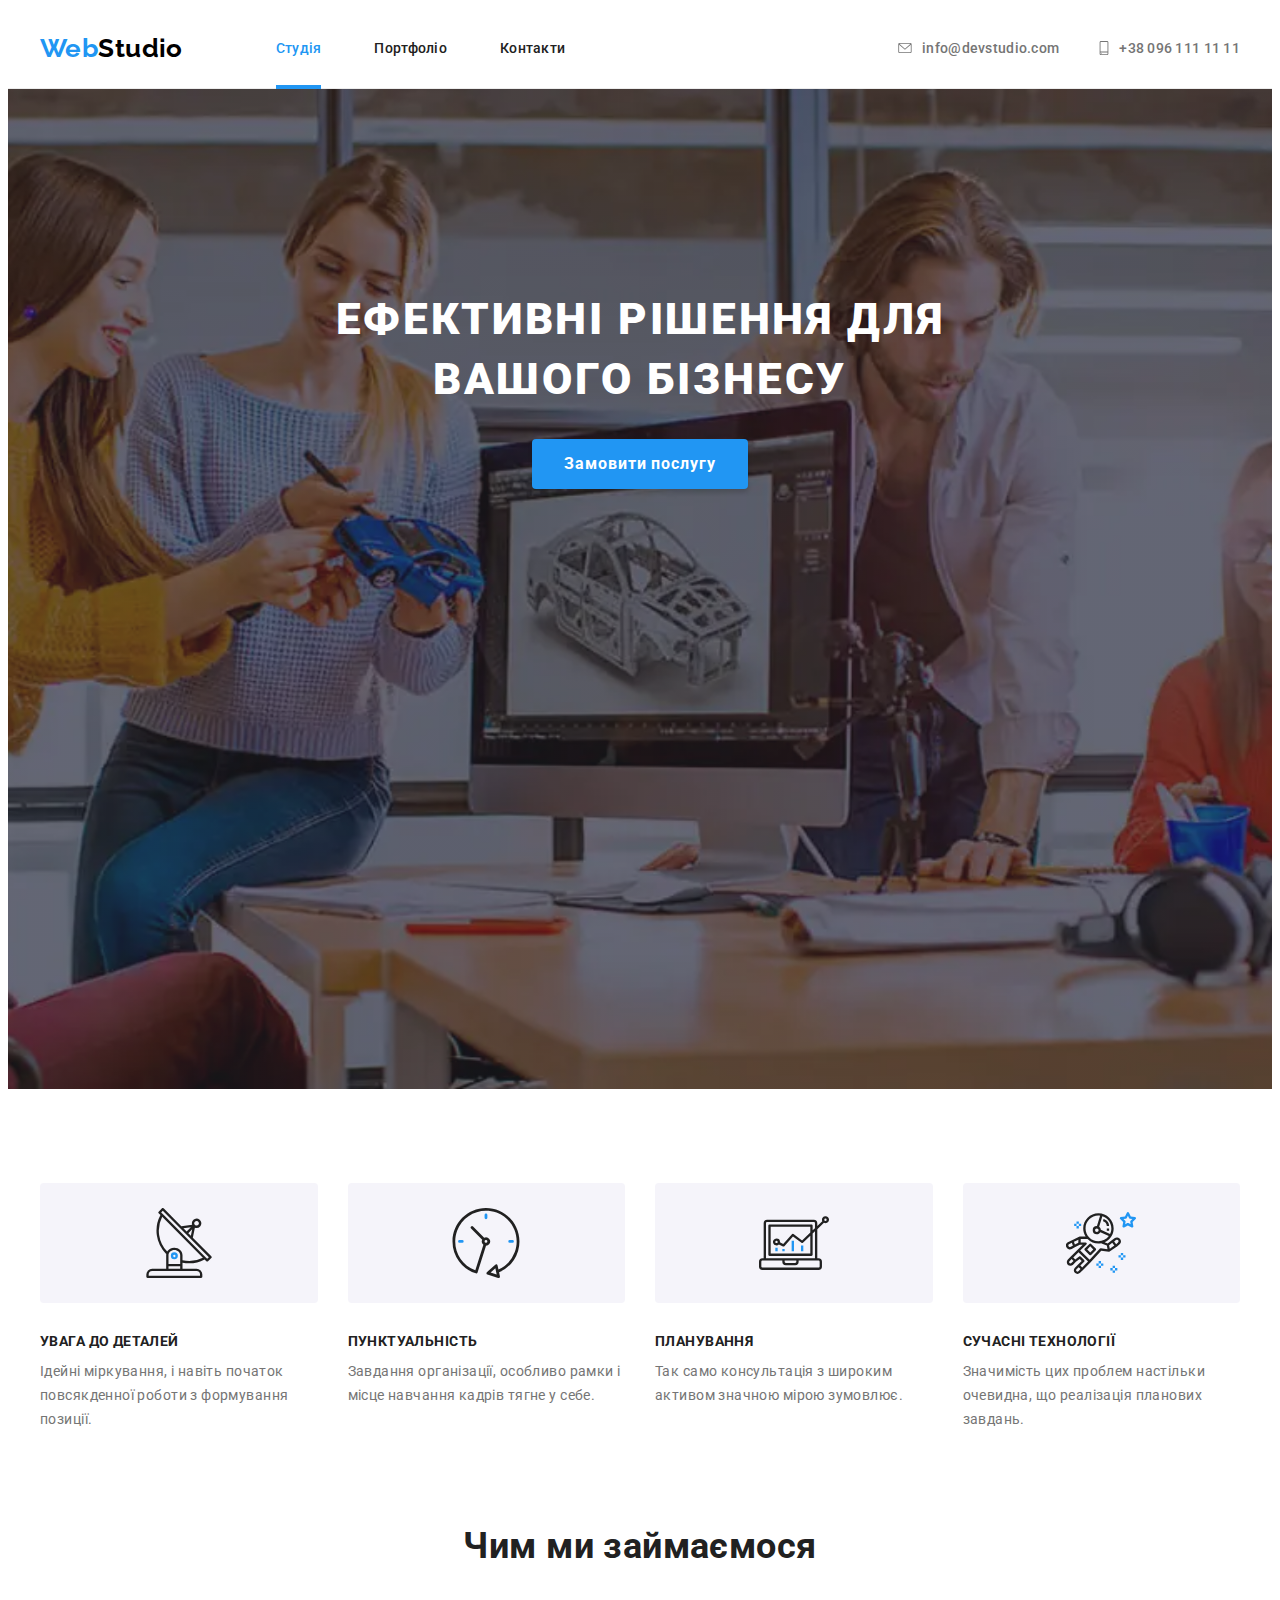
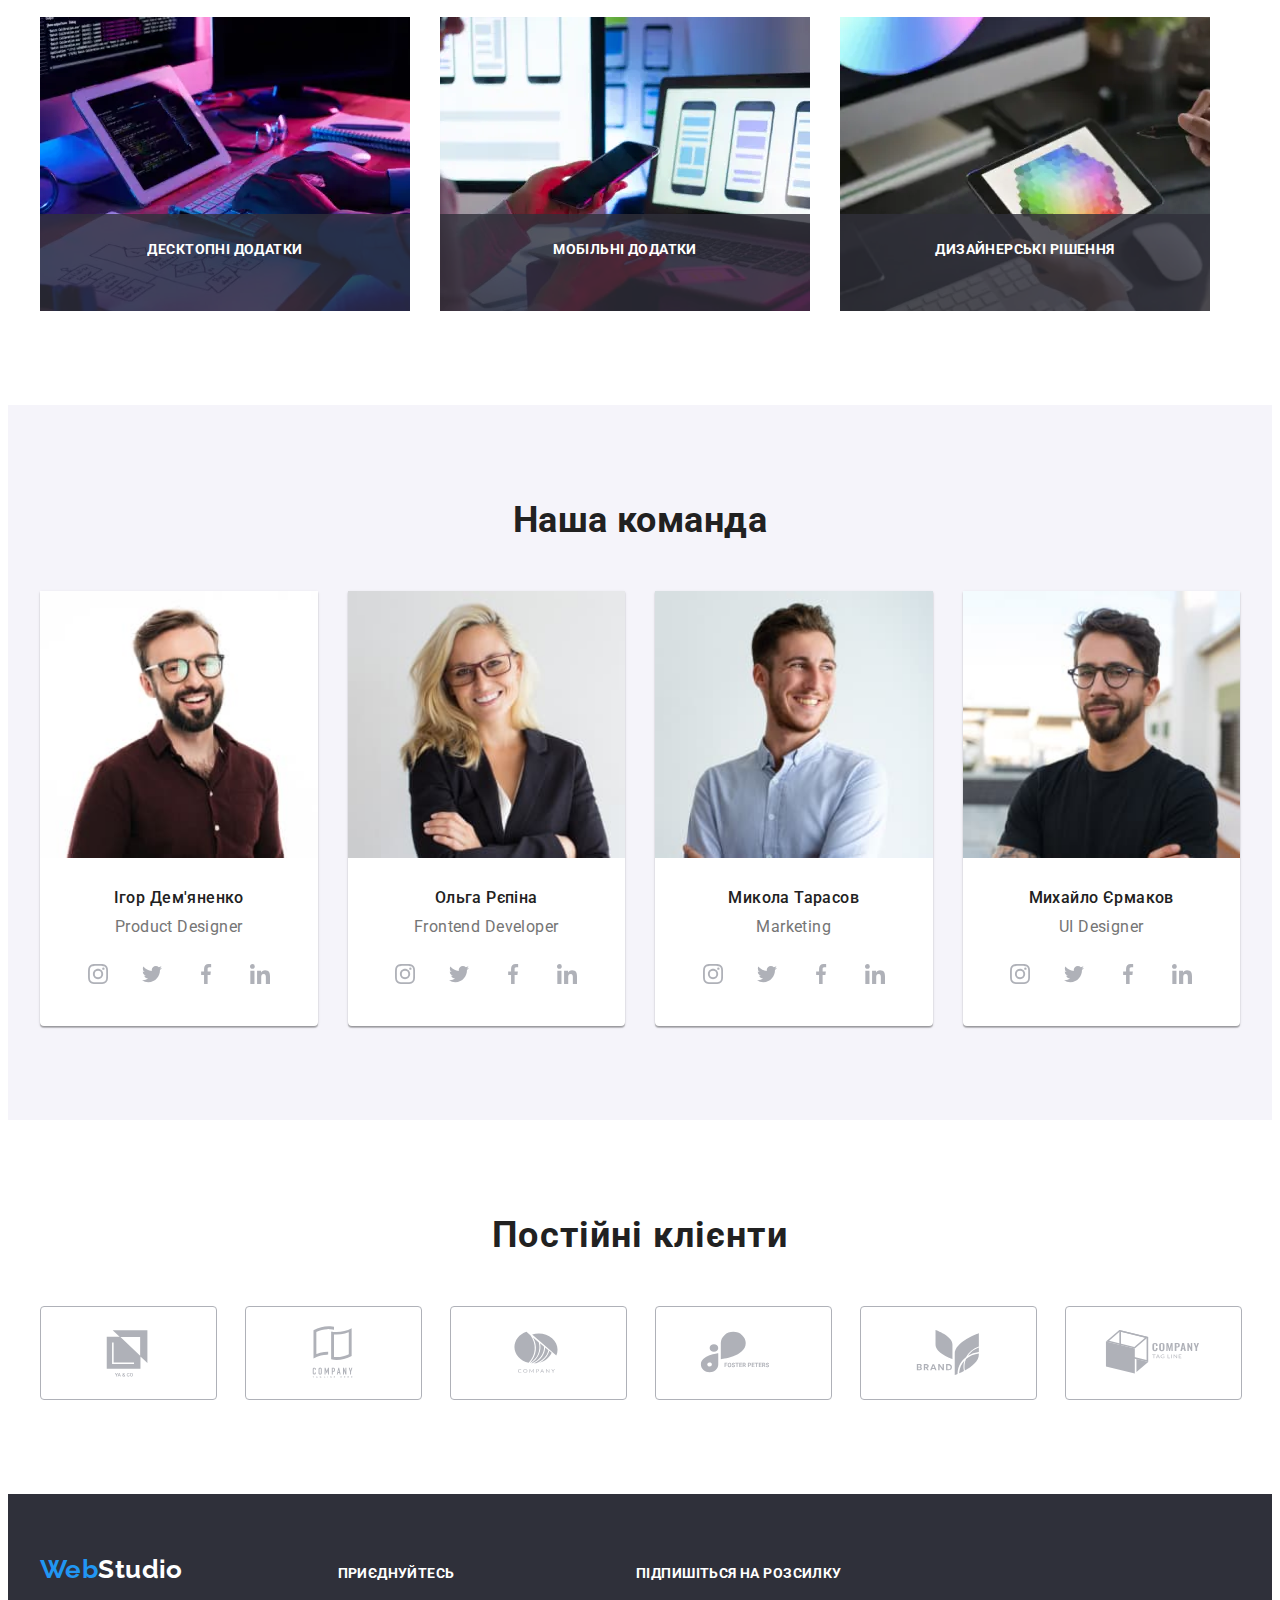
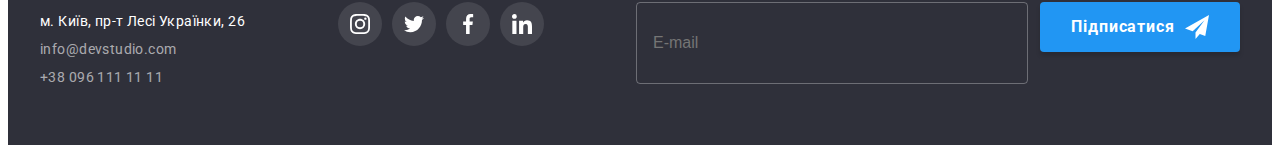
==== commit 26ee10c1: "corrections after check" ====
--- a/index.html
+++ b/index.html
@@ -178,7 +178,6 @@
           </li>
 
           <li class="competence__item">
-            <!-- TODO picture? -->
             <picture>
               <source srcset="./images/competence/design370x294.webp 1x,
                                   ./images/competence/design370x294@2x.webp 2x" type="image/webp">
@@ -414,26 +413,26 @@
         <ul class="soc-list ftr__soc-list">
           <li class="soc-list__item">
             <a class="soc-list__link soc-list__link--bkg-dark" href="#">
-              <svg class="soc-list__icon" width="20" height="20">
+              <svg class="soc-list__icon icon--fill-white" width="20" height="20">
                 <use href="./images/icons.svg#icon-instagram"></use>
               </svg>
             </a>
           </li>
           <li class="soc-list__item">
             <a class="soc-list__link soc-list__link--bkg-dark" href="#">
-              <svg class="soc-list__icon" width="20" height="20">
+              <svg class="soc-list__icon  icon--fill-white" width="20" height="20">
                 <use href="./images/icons.svg#icon-twitter"></use>
               </svg></a>
           </li>
           <li class="soc-list__item">
             <a class="soc-list__link soc-list__link--bkg-dark" href="#">
-              <svg class="soc-list__icon" width="20" height="20">
+              <svg class="soc-list__icon icon--fill-white" width="20" height="20">
                 <use href="./images/icons.svg#icon-facebook"></use>
               </svg></a>
           </li>
           <li class="soc-list__item">
             <a class="soc-list__link soc-list__link--bkg-dark" href="#">
-              <svg class="soc-list__icon" width="20" height="20">
+              <svg class="soc-list__icon  icon--fill-white" width="20" height="20">
                 <use href="./images/icons.svg#icon-linkedin"></use>
               </svg></a>
           </li>
--- a/css/main.css
+++ b/css/main.css
@@ -48,7 +48,7 @@
   font-size: 28px;
   line-height: 1.1717857143;
 }
-@media screen and (min-width: 768px) {
+@media screen and (min-width: 1200px) {
   .section-title {
     font-size: 36px;
     line-height: 1.1666666667;
@@ -227,6 +227,8 @@
   .contacts {
     flex-direction: row;
     gap: 40px;
+    font-size: 14px;
+    line-height: 1.1428571429;
   }
 }
 
@@ -301,6 +303,11 @@
   font-style: inherit;
   text-align: center;
 }
+@media screen and (min-width: 1200px) {
+  .addr {
+    text-align: left;
+  }
+}
 .addr__link {
   display: block;
   line-height: 1.1428571429;
@@ -317,7 +324,8 @@
 }
 
 .card {
-  width: 450px;
+  max-width: 450px;
+  width: 100%;
   font-weight: 500;
   font-size: 18px;
   line-height: 1.5555555556;
@@ -338,15 +346,13 @@
   box-shadow: var(--card-shadow);
 }
 
-.card__img {
+/* .card__img {
   width: 100%;
-}
-@media screen and (min-width: 768px) {
-  .card__img {
+
+  @include tablet {
     width: 354px;
   }
-}
-
+} */
 /* =   Синій оверлей з текстом на картках сторінки Портфоліо з'являється
 при ховері в будь-якому місці картки. оверлей  виїжджає знизу */
 .card__wrap {
@@ -512,6 +518,9 @@
   transition: fill var(--anim-timing);
 }
 .soc-list__link:focus .soc-list__icon, .soc-list__link:hover .soc-list__icon {
+  fill: #fff;
+}
+.soc-list__icon.icon--fill-white {
   fill: #fff;
 }
 
@@ -871,13 +880,18 @@
 
 .nav {
   font-weight: 500;
-  font-size: 40px;
+  font-size: 8vw;
   line-height: 1.172;
   letter-spacing: 0.02em;
   display: flex;
   flex-direction: column;
   gap: 32px;
 }
+@media screen and (min-width: 480px) {
+  .nav {
+    font-size: 40px;
+  }
+}
 
 .nav__link {
   color: var(--color-secondary);
@@ -890,35 +904,46 @@
   display: flex;
   flex-direction: column;
   gap: 32px;
-  font-weight: 500;
-  font-size: 24px;
-  line-height: 1.1720833333;
-  letter-spacing: 0.02em;
 }
 
 .contacts-phone {
   font-weight: 500;
-  font-size: 34px;
+  font-size: 7vw;
   line-height: 1.1717647059;
   letter-spacing: 0.02em;
   color: var(--color-accent);
 }
+@media screen and (min-width: 480px) {
+  .contacts-phone {
+    font-size: 34px;
+  }
+}
 
 .contacts-email {
   color: var(--color-primary);
   font-weight: 500;
-  font-size: 34px;
-  line-height: 1.1717647059;
+  font-size: 7vw;
+  line-height: 1.1720833333;
   letter-spacing: 0.02em;
 }
+@media screen and (min-width: 480px) {
+  .contacts-email {
+    font-size: 24px;
+  }
+}
 
 .soc {
   display: flex;
   font-weight: 500;
-  font-size: 18px;
+  font-size: 4vw;
   line-height: 1.2222222222;
   letter-spacing: 0.02em;
   margin-top: 32px;
+}
+@media screen and (min-width: 480px) {
+  .soc {
+    font-size: 18px;
+  }
 }
 
 .soc__item {
@@ -1279,4 +1304,9 @@
   margin-bottom: 28px;
   width: 100%;
   text-align: center;
+}
+@media screen and (min-width: 1200px) {
+  .ftr__logo {
+    text-align: left;
+  }
 }--- a/css/main.min.css
+++ b/css/main.min.css
@@ -1 +1 @@
-h1,h2,h3,h4,h5,h6,p{margin:0}img{display:block;max-width:100%;height:auto}ul{list-style:none;margin:0;padding:0}a{text-decoration:none}button{font-family:inherit;cursor:pointer;display:block;margin:0 auto}body{background-color:var(--color-white);color:var(--color-primary);font-family:Roboto,sans-serif;font-size:14px;line-height:1.7142857143;letter-spacing:.03em}.section-title{color:var(--color-secondary);text-align:center;margin-bottom:30px;font-size:28px;line-height:1.1717857143}@media screen and (min-width: 768px){.section-title{font-size:36px;line-height:1.1666666667;margin-bottom:50px}}.section-list{display:flex;gap:30px;flex-direction:column}@media screen and (min-width: 768px){.section-list{flex-direction:row;flex-wrap:wrap}}.accented{color:var(--color-accent)}.no-scroll{overflow:hidden}.logo{font-family:Raleway;display:inline-block}@media screen and (max-width: 1199px){.logo{font-weight:700;font-size:24px;line-height:1.1741666667}}@media screen and (min-width: 1200px){.logo{font-weight:700;font-size:26px;line-height:1.1923076923}}.logo--accent{color:var(--color-accent)}:root{--hero-grad: linear-gradient( rgba(47, 48, 58, 0.4), rgba(47, 48, 58, 0.4) );--color-primary: #757575;--color-secondary: #212121;--color-accent: #2196f3;--color-white: #ffffff;--color-black: #000000;--color-ftr-text: rgba(255, 255, 255, 0.6);--color-background: #f5f5f5;--color-background-secondary: #f5f4fa;--color-background-black: #2f303a;--color-border: #eeeeee;--color-fill-inactive: #afb1b8;--border-request-form__field: 1px solid rgba(33, 33, 33, 0.2);--border-email-input: 1px solid #ffffff4d;--shadow-static-triple: 0px 2px 1px 0px #00000033, 0px 1px 1px 0px #00000024, 0px 1px 3px 0px #0000001f;--card-shadow: 1px 4px 6px 0px #00000029, 0px 4px 4px 0px #0000000f, 0px 1px 1px 0px #0000001f;--shadow-btn-triple: 0px 2px 2px 0px #0000001f, 0px 1px 2px 0px #00000014, 0px 3px 1px 0px #0000001a;--btn-shadow: 0px 4px 4px 0px #00000026;--btn-shadow-test: 0px 40px 4px 0px #ff000026;--card-gap: 30px;--anim-timing: 250ms cubic-bezier(0.4, 0, 0.2, 1) 0ms;--anim-timing-test: 2050ms cubic-bezier(0.4, 0, 0.2, 1) 1000ms}.visually-hidden{position:absolute;width:1px;height:1px;margin:-1px;border:0;padding:0;white-space:nowrap;-webkit-clip-path:inset(100%);clip-path:inset(100%);clip:rect(0 0 0 0);overflow:hidden}.is-hidden{visibility:hidden;opacity:0;pointer-events:none}.container{width:100%;min-width:320px;padding:0 15px;margin:0 auto}@media screen and (min-width: 480px){.container{width:480px}}@media screen and (min-width: 768px){.container{width:768px}}@media screen and (min-width: 1200px){.container{width:1200px}}.competence{display:none}@media screen and (min-width: 1200px){.competence{display:block;padding-bottom:94px}}.competence__item{width:370px;position:relative}.competence__title{position:absolute;width:inherit;height:70px;padding-top:27px;bottom:0px;background-color:rgba(47,48,58,.8);font-size:14px;line-height:1.1721428571;color:#fff;text-align:center;text-transform:uppercase}.contacts{display:none}@media screen and (min-width: 768px){.contacts{display:flex;flex-direction:column;justify-content:center;gap:10px;font-weight:500;font-size:12px;line-height:1.1666666667;letter-spacing:.02em}}@media screen and (min-width: 1200px){.contacts{flex-direction:row;gap:40px}}.contacts__link{display:flex;align-items:center;gap:8px;color:var(--color-primary);fill:var(--color-primary);transition:color var(--anim-timing),fill var(--anim-timing)}.contacts__link:hover,.contacts__link:focus{color:var(--color-accent);fill:var(--color-accent)}@media screen and (min-width: 1200px){.contacts__link{gap:10px}}.navigation{display:none}@media screen and (min-width: 768px){.navigation{display:block;margin-right:auto;margin-left:88px}.navigation__list{display:flex;gap:50px;font-weight:500;line-height:1.1428571429;letter-spacing:.02em}.navigation__link{color:var(--color-secondary);transition:color var(--anim-timing)}.navigation__link--current{position:relative;color:var(--color-accent)}.navigation__link--current::after{content:"";height:4px;width:100%;background-color:var(--color-accent);display:block;position:absolute;bottom:-33px}.navigation__link--active:hover,.navigation__link--active:focus{color:var(--color-accent)}}@media screen and (min-width: 1200px){.navigation{margin-left:93px}.navigation__list{gap:53px}.navigation--current::after{bottom:-20px}}.addr{font-style:inherit;text-align:center}.addr__link{display:block;line-height:1.1428571429;color:var(--color-ftr-text)}.addr__link:not(:last-child){margin-bottom:12px}.addr__link:hover,.addr__link:focus{color:var(--color-accent)}.addr__link--white{color:var(--color-white)}.card{width:450px;font-weight:500;font-size:18px;line-height:1.5555555556;letter-spacing:.03em;transition:box-shadow var(--anim-timing)}@media screen and (min-width: 768px){.card{width:354px}}@media screen and (min-width: 1200px){.card{width:370px}}.card:hover{box-shadow:var(--card-shadow)}.card__img{width:100%}@media screen and (min-width: 768px){.card__img{width:354px}}.card__wrap{position:relative;overflow:hidden}.card__overlay{width:100%;height:100%;padding:49px 24px 49px 24px;background-color:rgba(33,150,243,.9);color:#fff;font-weight:400;font-size:18px;line-height:1.5555555556;position:absolute;top:100%;transition:top var(--anim-timing)}.card:hover .card__overlay{top:0px}.card__description{padding:20px 24px 19px;border-bottom:1px solid var(--color-border);border-left:1px solid var(--color-border);border-right:1px solid var(--color-border)}.card__title{font-weight:700;font-size:18px;line-height:2;letter-spacing:.06em;color:var(--color-secondary);margin-bottom:4px}.card__subtitle{font-size:16px;line-height:1.875;color:var(--color-primary)}@media(min-width: 767px)and (max-width: 1199px){.card__subtitle.double-height{padding-bottom:36px}}.cardset{display:flex;flex-direction:column;gap:var(--card-gap)}@media screen and (min-width: 768px){.cardset{gap:0px;flex-direction:row;flex-wrap:wrap;margin-top:calc(-1*var(--card-gap));margin-left:calc(-1*var(--card-gap))}}@media screen and (min-width: 768px){.cardset__item{margin-left:var(--card-gap);margin-top:var(--card-gap);flex-basis:calc(50% - 30px)}}@media screen and (min-width: 1200px){.cardset__item{flex-basis:calc(33.3333333333% - 60px)}}.subscription__wrap{display:flex;gap:20px;flex-direction:column}@media screen and (min-width: 1200px){.subscription__wrap{flex-direction:row;gap:12px}}.subscription__input{width:calc(100vw - 30px);height:50px;padding:15px 16px;background-color:rgba(0,0,0,0);font-weight:400;font-size:16px;line-height:1.25;color:var(--color-ftr-text);border:var(--border-email-input);border-radius:4px;box-shadow:none;transition:border-color var(--anim-timing),box-shadow var(--anim-timing)}@media screen and (min-width: 480px){.subscription__input{width:450px}}@media screen and (min-width: 1200px){.subscription__input{width:358px}}.subscription__input:hover,.subscription__input:focus{border-color:var(--color-accent);box-shadow:var(--btn-shadow)}.send-email__btn{width:200px;height:50px;color:var(--color-white);background-color:var(--color-accent);box-shadow:var(--btn-shadow);font-weight:700;font-size:16px;line-height:1.875;letter-spacing:.06em}.soc-list{display:flex;gap:10px}.soc-list--centered{justify-content:center}.soc-list__item{width:44px;height:44px}.soc-list__link{width:100%;height:100%;border-radius:50%;display:flex;align-items:center;justify-content:center;gap:10px;background-color:rgba(0,0,0,0);transition:background-color var(--anim-timing)}.soc-list__link--bkg-dark{background-color:rgba(255,255,255,.1)}.soc-list__link:focus,.soc-list__link:hover{background-color:var(--color-accent)}.soc-list__icon{fill:var(--color-fill-inactive);transition:fill var(--anim-timing)}.soc-list__link:focus .soc-list__icon,.soc-list__link:hover .soc-list__icon{fill:#fff}.backdrop{position:fixed;top:0;left:0;right:0;bottom:0;visibility:visible;background-color:rgba(0,0,0,.2);transition:opacity var(--anim-timing)}.modal{position:absolute;top:50%;left:50%;width:calc(100vw - 80px);background-color:#fff;border-radius:4px;box-shadow:var(--shadow-static-triple);transform:translate(-50%, -50%);transition:transform var(--anim-timing);padding:40px}@media screen and (max-width: 1199px){.modal{max-width:450px}}@media screen and (min-width: 1200px){.modal{width:528px}}.modal__btn{width:200px;height:50px;color:var(--color-white);background-color:var(--color-accent);box-shadow:var(--btn-shadow);font-weight:700;font-size:16px;line-height:1.875;letter-spacing:.06em}.backdrop.is-hidden .modal{transform:translate(-50%, -50%) scale(0.1) rotate(-90deg)}.modal__title{display:block;width:100%;color:var(--color-secondary);font-weight:700;font-size:20px;line-height:1.5;text-align:center;margin-bottom:12px}@media screen and (min-width: 1200px){.modal__title{line-height:1.15}}.request-form__label{font-weight:400;font-size:12px;line-height:1.1666666667;letter-spacing:.01em;display:block;margin-bottom:4px}.bordered{border:var(--border-request-form__field);border-radius:4px;transition:border-color var(--anim-timing)}.bordered:focus-visible{outline-style:none}.bordered:hover,.bordered:focus{border-color:var(--color-accent)}.bordered+svg,.bordered+svg{fill:var(--color-secondary);transition:fill var(--anim-timing)}.bordered:hover+svg,.bordered:focus+svg{fill:var(--color-accent)}.request-form__field{position:relative;width:100%;height:40px;margin-bottom:10px}.request-form__field>svg{position:absolute;top:50%;left:12px;transform:translateY(-50%)}.request-form__field>input{width:100%;height:100%;padding-left:42px;cursor:pointer}.comment{width:100%;height:120px;padding:12px 16px;margin-bottom:12px;resize:none;cursor:pointer}.comment::-moz-placeholder{font-weight:400;font-size:12px;line-height:1.1666666667;letter-spacing:.01em}.comment:-ms-input-placeholder{font-weight:400;font-size:12px;line-height:1.1666666667;letter-spacing:.01em}.comment::placeholder{font-weight:400;font-size:12px;line-height:1.1666666667;letter-spacing:.01em}.consent-text{font-weight:400;font-size:12px;line-height:1.1666666667;letter-spacing:.03em;display:flex;justify-content:left;align-items:center;position:relative;cursor:pointer;margin-bottom:31px}@media screen and (min-width: 1200px){.consent-text{font-size:14px;line-height:1.7142857143}}.consent-text .checkbox{width:16px;height:15px;border:2px solid var(--color-secondary);border-radius:2px;margin-right:7px;display:inline-flex;align-items:center;fill:rgba(0,0,0,0);transition:border-color var(--anim-timing)}.consent-input:checked+.consent-text .checkbox{background-color:var(--color-accent);border-color:var(--color-accent);fill:#fff}.consent-input:hover+.consent-text .checkbox,.consent-input:focus+.consent-text .checkbox{border-color:var(--color-accent)}.consent-link{color:var(--color-accent);text-decoration:underline;text-decoration-thickness:1px;margin-left:.3em}.consent-input{border:0;opacity:0;height:0;width:0;padding:0px;position:absolute}.filters{display:flex;flex-wrap:wrap;gap:8px;width:330px}@media screen and (min-width: 768px){.filters{width:100%;justify-content:center}}.filters__btn{color:var(--color-secondary);font-weight:500;font-size:16px;line-height:1.625;letter-spacing:.03em;padding:6px 22px;transition:background-color var(--anim-timing),color var(--anim-timing),box-shadow var(--anim-timing)}.filters__btn:hover,.filters__btn :focus{color:var(--color-white);background-color:var(--color-accent);box-shadow:var(--shadow-btn-triple)}@media screen and (max-width: 767px){.filters__item:first-child{margin-bottom:7px}}.btn{border-radius:4px;border-style:none;display:flex;align-items:center;justify-content:center;gap:10px}.btn-close{width:30px;height:30px;border-radius:50%;border:1px solid rgba(0,0,0,.1);background-color:rgba(0,0,0,0);position:absolute;right:8px;top:8px;display:flex;align-items:center;justify-content:center;fill:var(--color-secondary);transition:fill var(--anim-timing)}.btn-close:hover,.btn-close:focus{fill:var(--color-accent)}.hdr{border-bottom:1px solid #ececec}.hdr__container{height:60px;padding:auto 15px;display:flex;align-items:center;justify-content:space-between}@media screen and (min-width: 768px){.hdr__container{height:80px}}.hdr__logo{color:var(--color-black)}.hdr__menu{display:none}@media screen and (max-width: 767px){.hdr__menu{display:flex;z-index:1;flex-direction:column;justify-content:space-between;background-color:#fff;position:fixed;top:0;left:0;width:100vw;height:100vh;padding:48px 0 48px 40px}}.menu-open{display:none}@media screen and (max-width: 767px){.menu-open{display:block;background-color:#fff;border-style:none;margin:0;padding:0;fill:var(--color-secondary);transition:fill var(--anim-timing)}.menu-open:hover,.menu-open:focus{fill:var(--color-accent)}}.menu-close{position:absolute;top:10px;right:15px;background-color:#fff;border-style:none;margin:0;padding:0;fill:var(--color-secondary);transition:fill var(--anim-timing)}.menu-close:hover,.menu-close:focus{fill:var(--color-accent)}.menu-icon{display:block}.nav{font-weight:500;font-size:40px;line-height:1.172;letter-spacing:.02em;display:flex;flex-direction:column;gap:32px}.nav__link{color:var(--color-secondary)}.nav__link:hover,.nav__link:focus{color:var(--color-accent)}.menu__contacts{display:flex;flex-direction:column;gap:32px;font-weight:500;font-size:24px;line-height:1.1720833333;letter-spacing:.02em}.contacts-phone{font-weight:500;font-size:34px;line-height:1.1717647059;letter-spacing:.02em;color:var(--color-accent)}.contacts-email{color:var(--color-primary);font-weight:500;font-size:34px;line-height:1.1717647059;letter-spacing:.02em}.soc{display:flex;font-weight:500;font-size:18px;line-height:1.2222222222;letter-spacing:.02em;margin-top:32px}.soc__item{padding:0 10px}.soc__item:first-child{padding-left:0}.soc__item:not(:last-child){border-right:1px solid rgba(33,33,33,.2)}.soc__link{color:var(--color-accent)}.hero{width:100%;height:400px;min-width:320px;padding:118px 0;margin:0 auto;background-repeat:no-repeat;background-position:center;background-size:cover;background-image:var(--hero-grad),url("../images/hero/Hero480.jpg");background-image:var(--hero-grad),url("../images/hero/Hero480.webp")}@media(min-device-pixel-ratio: 2),(-webkit-min-device-pixel-ratio: 2),(min-resolution: 192dpi),(min-resolution: 2dppx){.hero{background-image:var(--hero-grad),url("../images/hero/Hero480@2x.jpg");background-image:var(--hero-grad),url("../images/hero/Hero480@2x.webp")}}@media screen and (min-width: 480px){.hero{background-image:var(--hero-grad),url("../images/hero/Hero768.jpg");background-image:var(--hero-grad),url("../images/hero/Hero768.webp")}}@media screen and (min-width: 480px)and (min-device-pixel-ratio: 2),screen and (min-width: 480px)and (-webkit-min-device-pixel-ratio: 2),screen and (min-width: 480px)and (min-resolution: 192dpi),screen and (min-width: 480px)and (min-resolution: 2dppx){.hero{background-image:var(--hero-grad),url("../images/hero/Hero768@2x.jpg");background-image:var(--hero-grad),url("../images/hero/Hero768@2x.webp")}}@media screen and (min-width: 768px){.hero{background-image:var(--hero-grad),url("../images/hero/Hero1600.jpg");background-image:var(--hero-grad),url("../images/hero/Hero1600.webp")}}@media screen and (min-width: 768px)and (min-device-pixel-ratio: 2),screen and (min-width: 768px)and (-webkit-min-device-pixel-ratio: 2),screen and (min-width: 768px)and (min-resolution: 192dpi),screen and (min-width: 768px)and (min-resolution: 2dppx){.hero{background-image:var(--hero-grad),url("../images/hero/Hero1600@2x.jpg");background-image:var(--hero-grad),url("../images/hero/Hero1600@2x.webp")}}@media screen and (min-width: 1200px){.hero{padding:200px 0;max-width:1600px;height:600px}}.hero__title{font-weight:900;font-size:26px;line-height:1.6153846154;letter-spacing:.06em;color:var(--color-white);text-transform:uppercase;text-align:center;margin-bottom:30px}@media screen and (min-width: 1200px){.hero__title{font-weight:900;font-size:44px;line-height:1.3636363636;letter-spacing:.06em}}.hero__btn{width:216px;height:50px;color:var(--color-white);background-color:var(--color-accent);box-shadow:var(--btn-shadow);font-weight:700;font-size:16px;line-height:1.875;letter-spacing:.06em}.profile{padding:60px 0}@media screen and (min-width: 1200px){.profile{padding:94px 0}}.profile-list{display:flex;gap:30px;flex-direction:column}@media screen and (min-width: 768px){.profile-list{flex-direction:row;flex-wrap:wrap}}.profile__item{width:100%}.profile__item::before{display:block;content:"";height:120px;width:100%;margin-bottom:30px;border-radius:4px;background-color:var(--color-background-secondary);background-repeat:no-repeat;background-position:center}@media screen and (min-width: 768px){.profile__item{flex-basis:calc((100% - 30px)/2)}.profile__item:nth-last-child(-n+2)>.profile__description{min-height:50px}}@media screen and (min-width: 1200px){.profile__item{flex-basis:calc((100% - 90px)/4)}}.profile__title{font-size:14px;line-height:1.1428571429;text-transform:uppercase;margin-bottom:10px;color:var(--color-secondary)}@media screen and (max-width: 767px){.profile__title{text-align:center}}@media screen and (max-width: 767px){.profile__description{min-height:50px}}.attention.profile__item::before{background-image:url("../images/profile/antenna.svg")}.punctuality.profile__item::before{background-image:url("../images/profile/clock.svg")}.planning.profile__item::before{background-image:url("../images/profile/diagram.svg")}.technology.profile__item::before{background-image:url("../images/profile/astronaut.svg")}.team{background-color:var(--color-background-secondary);padding:60px 0}@media screen and (min-width: 1200px){.team{padding:94px 0}}.team__card{background-color:var(--color-white);font-size:16px;line-height:1.1875;text-align:center;padding-bottom:30px;border-radius:0px 0px 4px 4px;box-shadow:var(--shadow-static-triple)}@media screen and (min-width: 768px){.team__card{flex-basis:calc((100% - 30px)/2)}}@media screen and (min-width: 1200px){.team__card{flex-basis:calc((100% - 90px)/4)}}.team__name{color:var(--color-secondary);font-weight:500;margin-bottom:10px;margin-top:30px}.team__position{margin-bottom:16px}.clients{padding:60px 0}@media screen and (min-width: 1200px){.clients{padding:94px 0}}.clients__title{color:var(--color-secondary);text-align:center;font-size:28px;line-height:1.1717857143;letter-spacing:.03em;margin-bottom:30px}@media screen and (min-width: 1200px){.clients__title{font-size:36px;line-height:1.1666666667;letter-spacing:.03em;margin-bottom:50px}}.clients__list{display:flex;gap:30px;flex-wrap:wrap}.clients__item{flex-basis:calc((100% - 30px)/2)}@media screen and (min-width: 768px){.clients__item{flex-basis:calc((100% - 60px)/3)}}@media screen and (min-width: 1200px){.clients__item{flex-basis:calc((100% - 150px)/6)}}.clients__link{width:100%;height:92px;display:flex;align-items:center;justify-content:center;border-radius:4px;border:1px solid var(--color-fill-inactive);transition:border-color var(--anim-timing)}.clients__link:focus,.clients__link:hover{border-color:var(--color-accent)}.clients__icon{height:60px;width:106px;fill:var(--color-fill-inactive);transition:fill var(--anim-timing)}.client__link:focus .clients__icon,.client__link:hover .clients__icon{fill:var(--color-accent)}.projects{padding:60px 0}@media screen and (min-width: 1200px){.projects{padding:94px 0}}.projects__filters{margin-bottom:40px}@media screen and (min-width: 768px){.projects__filters{margin-bottom:30px}}@media screen and (min-width: 1200px){.projects__filters{margin-bottom:50px}}.ftr{padding:60px 0;background-color:var(--color-background-black)}.ftr__container{display:flex;flex-direction:column;align-items:center;gap:60px}@media screen and (min-width: 768px){.ftr__container{flex-direction:row;flex-wrap:wrap;justify-content:space-around}}@media screen and (min-width: 1200px){.ftr__container{flex-wrap:nowrap;align-items:baseline;justify-content:space-between}}.ftr__title{margin-bottom:20px;color:#fff;font-size:14px;line-height:1.1721428571;text-transform:uppercase;text-align:center}@media screen and (min-width: 1200px){.ftr__title{text-align:left}}.ftr__logo{color:var(--color-white);margin-bottom:28px;width:100%;text-align:center}+h1,h2,h3,h4,h5,h6,p{margin:0}img{display:block;max-width:100%;height:auto}ul{list-style:none;margin:0;padding:0}a{text-decoration:none}button{font-family:inherit;cursor:pointer;display:block;margin:0 auto}body{background-color:var(--color-white);color:var(--color-primary);font-family:Roboto,sans-serif;font-size:14px;line-height:1.7142857143;letter-spacing:.03em}.section-title{color:var(--color-secondary);text-align:center;margin-bottom:30px;font-size:28px;line-height:1.1717857143}@media screen and (min-width: 1200px){.section-title{font-size:36px;line-height:1.1666666667;margin-bottom:50px}}.section-list{display:flex;gap:30px;flex-direction:column}@media screen and (min-width: 768px){.section-list{flex-direction:row;flex-wrap:wrap}}.accented{color:var(--color-accent)}.no-scroll{overflow:hidden}.logo{font-family:Raleway;display:inline-block}@media screen and (max-width: 1199px){.logo{font-weight:700;font-size:24px;line-height:1.1741666667}}@media screen and (min-width: 1200px){.logo{font-weight:700;font-size:26px;line-height:1.1923076923}}.logo--accent{color:var(--color-accent)}:root{--hero-grad: linear-gradient( rgba(47, 48, 58, 0.4), rgba(47, 48, 58, 0.4) );--color-primary: #757575;--color-secondary: #212121;--color-accent: #2196f3;--color-white: #ffffff;--color-black: #000000;--color-ftr-text: rgba(255, 255, 255, 0.6);--color-background: #f5f5f5;--color-background-secondary: #f5f4fa;--color-background-black: #2f303a;--color-border: #eeeeee;--color-fill-inactive: #afb1b8;--border-request-form__field: 1px solid rgba(33, 33, 33, 0.2);--border-email-input: 1px solid #ffffff4d;--shadow-static-triple: 0px 2px 1px 0px #00000033, 0px 1px 1px 0px #00000024, 0px 1px 3px 0px #0000001f;--card-shadow: 1px 4px 6px 0px #00000029, 0px 4px 4px 0px #0000000f, 0px 1px 1px 0px #0000001f;--shadow-btn-triple: 0px 2px 2px 0px #0000001f, 0px 1px 2px 0px #00000014, 0px 3px 1px 0px #0000001a;--btn-shadow: 0px 4px 4px 0px #00000026;--btn-shadow-test: 0px 40px 4px 0px #ff000026;--card-gap: 30px;--anim-timing: 250ms cubic-bezier(0.4, 0, 0.2, 1) 0ms;--anim-timing-test: 2050ms cubic-bezier(0.4, 0, 0.2, 1) 1000ms}.visually-hidden{position:absolute;width:1px;height:1px;margin:-1px;border:0;padding:0;white-space:nowrap;-webkit-clip-path:inset(100%);clip-path:inset(100%);clip:rect(0 0 0 0);overflow:hidden}.is-hidden{visibility:hidden;opacity:0;pointer-events:none}.container{width:100%;min-width:320px;padding:0 15px;margin:0 auto}@media screen and (min-width: 480px){.container{width:480px}}@media screen and (min-width: 768px){.container{width:768px}}@media screen and (min-width: 1200px){.container{width:1200px}}.competence{display:none}@media screen and (min-width: 1200px){.competence{display:block;padding-bottom:94px}}.competence__item{width:370px;position:relative}.competence__title{position:absolute;width:inherit;height:70px;padding-top:27px;bottom:0px;background-color:rgba(47,48,58,.8);font-size:14px;line-height:1.1721428571;color:#fff;text-align:center;text-transform:uppercase}.contacts{display:none}@media screen and (min-width: 768px){.contacts{display:flex;flex-direction:column;justify-content:center;gap:10px;font-weight:500;font-size:12px;line-height:1.1666666667;letter-spacing:.02em}}@media screen and (min-width: 1200px){.contacts{flex-direction:row;gap:40px;font-size:14px;line-height:1.1428571429}}.contacts__link{display:flex;align-items:center;gap:8px;color:var(--color-primary);fill:var(--color-primary);transition:color var(--anim-timing),fill var(--anim-timing)}.contacts__link:hover,.contacts__link:focus{color:var(--color-accent);fill:var(--color-accent)}@media screen and (min-width: 1200px){.contacts__link{gap:10px}}.navigation{display:none}@media screen and (min-width: 768px){.navigation{display:block;margin-right:auto;margin-left:88px}.navigation__list{display:flex;gap:50px;font-weight:500;line-height:1.1428571429;letter-spacing:.02em}.navigation__link{color:var(--color-secondary);transition:color var(--anim-timing)}.navigation__link--current{position:relative;color:var(--color-accent)}.navigation__link--current::after{content:"";height:4px;width:100%;background-color:var(--color-accent);display:block;position:absolute;bottom:-33px}.navigation__link--active:hover,.navigation__link--active:focus{color:var(--color-accent)}}@media screen and (min-width: 1200px){.navigation{margin-left:93px}.navigation__list{gap:53px}.navigation--current::after{bottom:-20px}}.addr{font-style:inherit;text-align:center}@media screen and (min-width: 1200px){.addr{text-align:left}}.addr__link{display:block;line-height:1.1428571429;color:var(--color-ftr-text)}.addr__link:not(:last-child){margin-bottom:12px}.addr__link:hover,.addr__link:focus{color:var(--color-accent)}.addr__link--white{color:var(--color-white)}.card{max-width:450px;width:100%;font-weight:500;font-size:18px;line-height:1.5555555556;letter-spacing:.03em;transition:box-shadow var(--anim-timing)}@media screen and (min-width: 768px){.card{width:354px}}@media screen and (min-width: 1200px){.card{width:370px}}.card:hover{box-shadow:var(--card-shadow)}.card__wrap{position:relative;overflow:hidden}.card__overlay{width:100%;height:100%;padding:49px 24px 49px 24px;background-color:rgba(33,150,243,.9);color:#fff;font-weight:400;font-size:18px;line-height:1.5555555556;position:absolute;top:100%;transition:top var(--anim-timing)}.card:hover .card__overlay{top:0px}.card__description{padding:20px 24px 19px;border-bottom:1px solid var(--color-border);border-left:1px solid var(--color-border);border-right:1px solid var(--color-border)}.card__title{font-weight:700;font-size:18px;line-height:2;letter-spacing:.06em;color:var(--color-secondary);margin-bottom:4px}.card__subtitle{font-size:16px;line-height:1.875;color:var(--color-primary)}@media(min-width: 767px)and (max-width: 1199px){.card__subtitle.double-height{padding-bottom:36px}}.cardset{display:flex;flex-direction:column;gap:var(--card-gap)}@media screen and (min-width: 768px){.cardset{gap:0px;flex-direction:row;flex-wrap:wrap;margin-top:calc(-1*var(--card-gap));margin-left:calc(-1*var(--card-gap))}}@media screen and (min-width: 768px){.cardset__item{margin-left:var(--card-gap);margin-top:var(--card-gap);flex-basis:calc(50% - 30px)}}@media screen and (min-width: 1200px){.cardset__item{flex-basis:calc(33.3333333333% - 60px)}}.subscription__wrap{display:flex;gap:20px;flex-direction:column}@media screen and (min-width: 1200px){.subscription__wrap{flex-direction:row;gap:12px}}.subscription__input{width:calc(100vw - 30px);height:50px;padding:15px 16px;background-color:rgba(0,0,0,0);font-weight:400;font-size:16px;line-height:1.25;color:var(--color-ftr-text);border:var(--border-email-input);border-radius:4px;box-shadow:none;transition:border-color var(--anim-timing),box-shadow var(--anim-timing)}@media screen and (min-width: 480px){.subscription__input{width:450px}}@media screen and (min-width: 1200px){.subscription__input{width:358px}}.subscription__input:hover,.subscription__input:focus{border-color:var(--color-accent);box-shadow:var(--btn-shadow)}.send-email__btn{width:200px;height:50px;color:var(--color-white);background-color:var(--color-accent);box-shadow:var(--btn-shadow);font-weight:700;font-size:16px;line-height:1.875;letter-spacing:.06em}.soc-list{display:flex;gap:10px}.soc-list--centered{justify-content:center}.soc-list__item{width:44px;height:44px}.soc-list__link{width:100%;height:100%;border-radius:50%;display:flex;align-items:center;justify-content:center;gap:10px;background-color:rgba(0,0,0,0);transition:background-color var(--anim-timing)}.soc-list__link--bkg-dark{background-color:rgba(255,255,255,.1)}.soc-list__link:focus,.soc-list__link:hover{background-color:var(--color-accent)}.soc-list__icon{fill:var(--color-fill-inactive);transition:fill var(--anim-timing)}.soc-list__link:focus .soc-list__icon,.soc-list__link:hover .soc-list__icon{fill:#fff}.soc-list__icon.icon--fill-white{fill:#fff}.backdrop{position:fixed;top:0;left:0;right:0;bottom:0;visibility:visible;background-color:rgba(0,0,0,.2);transition:opacity var(--anim-timing)}.modal{position:absolute;top:50%;left:50%;width:calc(100vw - 80px);background-color:#fff;border-radius:4px;box-shadow:var(--shadow-static-triple);transform:translate(-50%, -50%);transition:transform var(--anim-timing);padding:40px}@media screen and (max-width: 1199px){.modal{max-width:450px}}@media screen and (min-width: 1200px){.modal{width:528px}}.modal__btn{width:200px;height:50px;color:var(--color-white);background-color:var(--color-accent);box-shadow:var(--btn-shadow);font-weight:700;font-size:16px;line-height:1.875;letter-spacing:.06em}.backdrop.is-hidden .modal{transform:translate(-50%, -50%) scale(0.1) rotate(-90deg)}.modal__title{display:block;width:100%;color:var(--color-secondary);font-weight:700;font-size:20px;line-height:1.5;text-align:center;margin-bottom:12px}@media screen and (min-width: 1200px){.modal__title{line-height:1.15}}.request-form__label{font-weight:400;font-size:12px;line-height:1.1666666667;letter-spacing:.01em;display:block;margin-bottom:4px}.bordered{border:var(--border-request-form__field);border-radius:4px;transition:border-color var(--anim-timing)}.bordered:focus-visible{outline-style:none}.bordered:hover,.bordered:focus{border-color:var(--color-accent)}.bordered+svg,.bordered+svg{fill:var(--color-secondary);transition:fill var(--anim-timing)}.bordered:hover+svg,.bordered:focus+svg{fill:var(--color-accent)}.request-form__field{position:relative;width:100%;height:40px;margin-bottom:10px}.request-form__field>svg{position:absolute;top:50%;left:12px;transform:translateY(-50%)}.request-form__field>input{width:100%;height:100%;padding-left:42px;cursor:pointer}.comment{width:100%;height:120px;padding:12px 16px;margin-bottom:12px;resize:none;cursor:pointer}.comment::-moz-placeholder{font-weight:400;font-size:12px;line-height:1.1666666667;letter-spacing:.01em}.comment:-ms-input-placeholder{font-weight:400;font-size:12px;line-height:1.1666666667;letter-spacing:.01em}.comment::placeholder{font-weight:400;font-size:12px;line-height:1.1666666667;letter-spacing:.01em}.consent-text{font-weight:400;font-size:12px;line-height:1.1666666667;letter-spacing:.03em;display:flex;justify-content:left;align-items:center;position:relative;cursor:pointer;margin-bottom:31px}@media screen and (min-width: 1200px){.consent-text{font-size:14px;line-height:1.7142857143}}.consent-text .checkbox{width:16px;height:15px;border:2px solid var(--color-secondary);border-radius:2px;margin-right:7px;display:inline-flex;align-items:center;fill:rgba(0,0,0,0);transition:border-color var(--anim-timing)}.consent-input:checked+.consent-text .checkbox{background-color:var(--color-accent);border-color:var(--color-accent);fill:#fff}.consent-input:hover+.consent-text .checkbox,.consent-input:focus+.consent-text .checkbox{border-color:var(--color-accent)}.consent-link{color:var(--color-accent);text-decoration:underline;text-decoration-thickness:1px;margin-left:.3em}.consent-input{border:0;opacity:0;height:0;width:0;padding:0px;position:absolute}.filters{display:flex;flex-wrap:wrap;gap:8px;width:330px}@media screen and (min-width: 768px){.filters{width:100%;justify-content:center}}.filters__btn{color:var(--color-secondary);font-weight:500;font-size:16px;line-height:1.625;letter-spacing:.03em;padding:6px 22px;transition:background-color var(--anim-timing),color var(--anim-timing),box-shadow var(--anim-timing)}.filters__btn:hover,.filters__btn :focus{color:var(--color-white);background-color:var(--color-accent);box-shadow:var(--shadow-btn-triple)}@media screen and (max-width: 767px){.filters__item:first-child{margin-bottom:7px}}.btn{border-radius:4px;border-style:none;display:flex;align-items:center;justify-content:center;gap:10px}.btn-close{width:30px;height:30px;border-radius:50%;border:1px solid rgba(0,0,0,.1);background-color:rgba(0,0,0,0);position:absolute;right:8px;top:8px;display:flex;align-items:center;justify-content:center;fill:var(--color-secondary);transition:fill var(--anim-timing)}.btn-close:hover,.btn-close:focus{fill:var(--color-accent)}.hdr{border-bottom:1px solid #ececec}.hdr__container{height:60px;padding:auto 15px;display:flex;align-items:center;justify-content:space-between}@media screen and (min-width: 768px){.hdr__container{height:80px}}.hdr__logo{color:var(--color-black)}.hdr__menu{display:none}@media screen and (max-width: 767px){.hdr__menu{display:flex;z-index:1;flex-direction:column;justify-content:space-between;background-color:#fff;position:fixed;top:0;left:0;width:100vw;height:100vh;padding:48px 0 48px 40px}}.menu-open{display:none}@media screen and (max-width: 767px){.menu-open{display:block;background-color:#fff;border-style:none;margin:0;padding:0;fill:var(--color-secondary);transition:fill var(--anim-timing)}.menu-open:hover,.menu-open:focus{fill:var(--color-accent)}}.menu-close{position:absolute;top:10px;right:15px;background-color:#fff;border-style:none;margin:0;padding:0;fill:var(--color-secondary);transition:fill var(--anim-timing)}.menu-close:hover,.menu-close:focus{fill:var(--color-accent)}.menu-icon{display:block}.nav{font-weight:500;font-size:8vw;line-height:1.172;letter-spacing:.02em;display:flex;flex-direction:column;gap:32px}@media screen and (min-width: 480px){.nav{font-size:40px}}.nav__link{color:var(--color-secondary)}.nav__link:hover,.nav__link:focus{color:var(--color-accent)}.menu__contacts{display:flex;flex-direction:column;gap:32px}.contacts-phone{font-weight:500;font-size:7vw;line-height:1.1717647059;letter-spacing:.02em;color:var(--color-accent)}@media screen and (min-width: 480px){.contacts-phone{font-size:34px}}.contacts-email{color:var(--color-primary);font-weight:500;font-size:7vw;line-height:1.1720833333;letter-spacing:.02em}@media screen and (min-width: 480px){.contacts-email{font-size:24px}}.soc{display:flex;font-weight:500;font-size:4vw;line-height:1.2222222222;letter-spacing:.02em;margin-top:32px}@media screen and (min-width: 480px){.soc{font-size:18px}}.soc__item{padding:0 10px}.soc__item:first-child{padding-left:0}.soc__item:not(:last-child){border-right:1px solid rgba(33,33,33,.2)}.soc__link{color:var(--color-accent)}.hero{width:100%;height:400px;min-width:320px;padding:118px 0;margin:0 auto;background-repeat:no-repeat;background-position:center;background-size:cover;background-image:var(--hero-grad),url("../images/hero/Hero480.jpg");background-image:var(--hero-grad),url("../images/hero/Hero480.webp")}@media(min-device-pixel-ratio: 2),(-webkit-min-device-pixel-ratio: 2),(min-resolution: 192dpi),(min-resolution: 2dppx){.hero{background-image:var(--hero-grad),url("../images/hero/Hero480@2x.jpg");background-image:var(--hero-grad),url("../images/hero/Hero480@2x.webp")}}@media screen and (min-width: 480px){.hero{background-image:var(--hero-grad),url("../images/hero/Hero768.jpg");background-image:var(--hero-grad),url("../images/hero/Hero768.webp")}}@media screen and (min-width: 480px)and (min-device-pixel-ratio: 2),screen and (min-width: 480px)and (-webkit-min-device-pixel-ratio: 2),screen and (min-width: 480px)and (min-resolution: 192dpi),screen and (min-width: 480px)and (min-resolution: 2dppx){.hero{background-image:var(--hero-grad),url("../images/hero/Hero768@2x.jpg");background-image:var(--hero-grad),url("../images/hero/Hero768@2x.webp")}}@media screen and (min-width: 768px){.hero{background-image:var(--hero-grad),url("../images/hero/Hero1600.jpg");background-image:var(--hero-grad),url("../images/hero/Hero1600.webp")}}@media screen and (min-width: 768px)and (min-device-pixel-ratio: 2),screen and (min-width: 768px)and (-webkit-min-device-pixel-ratio: 2),screen and (min-width: 768px)and (min-resolution: 192dpi),screen and (min-width: 768px)and (min-resolution: 2dppx){.hero{background-image:var(--hero-grad),url("../images/hero/Hero1600@2x.jpg");background-image:var(--hero-grad),url("../images/hero/Hero1600@2x.webp")}}@media screen and (min-width: 1200px){.hero{padding:200px 0;max-width:1600px;height:600px}}.hero__title{font-weight:900;font-size:26px;line-height:1.6153846154;letter-spacing:.06em;color:var(--color-white);text-transform:uppercase;text-align:center;margin-bottom:30px}@media screen and (min-width: 1200px){.hero__title{font-weight:900;font-size:44px;line-height:1.3636363636;letter-spacing:.06em}}.hero__btn{width:216px;height:50px;color:var(--color-white);background-color:var(--color-accent);box-shadow:var(--btn-shadow);font-weight:700;font-size:16px;line-height:1.875;letter-spacing:.06em}.profile{padding:60px 0}@media screen and (min-width: 1200px){.profile{padding:94px 0}}.profile-list{display:flex;gap:30px;flex-direction:column}@media screen and (min-width: 768px){.profile-list{flex-direction:row;flex-wrap:wrap}}.profile__item{width:100%}.profile__item::before{display:block;content:"";height:120px;width:100%;margin-bottom:30px;border-radius:4px;background-color:var(--color-background-secondary);background-repeat:no-repeat;background-position:center}@media screen and (min-width: 768px){.profile__item{flex-basis:calc((100% - 30px)/2)}.profile__item:nth-last-child(-n+2)>.profile__description{min-height:50px}}@media screen and (min-width: 1200px){.profile__item{flex-basis:calc((100% - 90px)/4)}}.profile__title{font-size:14px;line-height:1.1428571429;text-transform:uppercase;margin-bottom:10px;color:var(--color-secondary)}@media screen and (max-width: 767px){.profile__title{text-align:center}}@media screen and (max-width: 767px){.profile__description{min-height:50px}}.attention.profile__item::before{background-image:url("../images/profile/antenna.svg")}.punctuality.profile__item::before{background-image:url("../images/profile/clock.svg")}.planning.profile__item::before{background-image:url("../images/profile/diagram.svg")}.technology.profile__item::before{background-image:url("../images/profile/astronaut.svg")}.team{background-color:var(--color-background-secondary);padding:60px 0}@media screen and (min-width: 1200px){.team{padding:94px 0}}.team__card{background-color:var(--color-white);font-size:16px;line-height:1.1875;text-align:center;padding-bottom:30px;border-radius:0px 0px 4px 4px;box-shadow:var(--shadow-static-triple)}@media screen and (min-width: 768px){.team__card{flex-basis:calc((100% - 30px)/2)}}@media screen and (min-width: 1200px){.team__card{flex-basis:calc((100% - 90px)/4)}}.team__name{color:var(--color-secondary);font-weight:500;margin-bottom:10px;margin-top:30px}.team__position{margin-bottom:16px}.clients{padding:60px 0}@media screen and (min-width: 1200px){.clients{padding:94px 0}}.clients__title{color:var(--color-secondary);text-align:center;font-size:28px;line-height:1.1717857143;letter-spacing:.03em;margin-bottom:30px}@media screen and (min-width: 1200px){.clients__title{font-size:36px;line-height:1.1666666667;letter-spacing:.03em;margin-bottom:50px}}.clients__list{display:flex;gap:30px;flex-wrap:wrap}.clients__item{flex-basis:calc((100% - 30px)/2)}@media screen and (min-width: 768px){.clients__item{flex-basis:calc((100% - 60px)/3)}}@media screen and (min-width: 1200px){.clients__item{flex-basis:calc((100% - 150px)/6)}}.clients__link{width:100%;height:92px;display:flex;align-items:center;justify-content:center;border-radius:4px;border:1px solid var(--color-fill-inactive);transition:border-color var(--anim-timing)}.clients__link:focus,.clients__link:hover{border-color:var(--color-accent)}.clients__icon{height:60px;width:106px;fill:var(--color-fill-inactive);transition:fill var(--anim-timing)}.client__link:focus .clients__icon,.client__link:hover .clients__icon{fill:var(--color-accent)}.projects{padding:60px 0}@media screen and (min-width: 1200px){.projects{padding:94px 0}}.projects__filters{margin-bottom:40px}@media screen and (min-width: 768px){.projects__filters{margin-bottom:30px}}@media screen and (min-width: 1200px){.projects__filters{margin-bottom:50px}}.ftr{padding:60px 0;background-color:var(--color-background-black)}.ftr__container{display:flex;flex-direction:column;align-items:center;gap:60px}@media screen and (min-width: 768px){.ftr__container{flex-direction:row;flex-wrap:wrap;justify-content:space-around}}@media screen and (min-width: 1200px){.ftr__container{flex-wrap:nowrap;align-items:baseline;justify-content:space-between}}.ftr__title{margin-bottom:20px;color:#fff;font-size:14px;line-height:1.1721428571;text-transform:uppercase;text-align:center}@media screen and (min-width: 1200px){.ftr__title{text-align:left}}.ftr__logo{color:var(--color-white);margin-bottom:28px;width:100%;text-align:center}@media screen and (min-width: 1200px){.ftr__logo{text-align:left}}